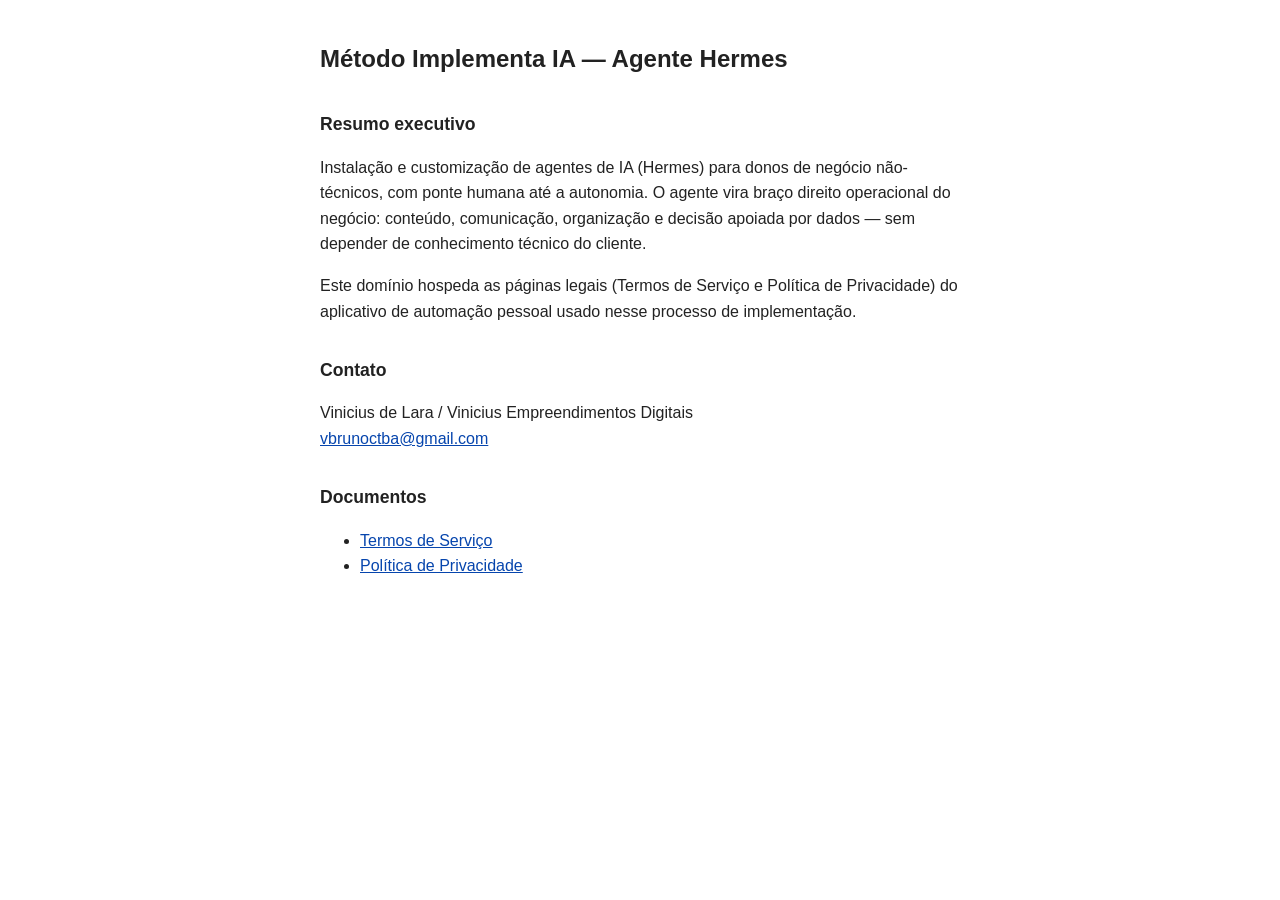
==== index.html @ 21a4d21d "chore: publish legal pages" ====
<!DOCTYPE html>
<html lang="pt-BR">
<head>
<meta charset="UTF-8">
<title>Método Implementa IA — Agente Hermes</title>
<meta name="viewport" content="width=device-width, initial-scale=1">
<style>
  body { font-family: -apple-system, Helvetica, Arial, sans-serif; max-width: 640px; margin: 40px auto; padding: 0 20px; line-height: 1.6; color: #222; }
  h1 { font-size: 1.5rem; }
  h2 { font-size: 1.1rem; margin-top: 2rem; }
  a { color: #0645ad; }
</style>
</head>
<body>
<h1>Método Implementa IA — Agente Hermes</h1>

<h2>Resumo executivo</h2>
<p>Instalação e customização de agentes de IA (Hermes) para donos de negócio não-técnicos, com ponte humana até a autonomia. O agente vira braço direito operacional do negócio: conteúdo, comunicação, organização e decisão apoiada por dados — sem depender de conhecimento técnico do cliente.</p>
<p>Este domínio hospeda as páginas legais (Termos de Serviço e Política de Privacidade) do aplicativo de automação pessoal usado nesse processo de implementação.</p>

<h2>Contato</h2>
<p>Vinicius de Lara / Vinicius Empreendimentos Digitais<br>
<a href="mailto:vbrunoctba@gmail.com">vbrunoctba@gmail.com</a></p>

<h2>Documentos</h2>
<ul>
  <li><a href="./termos.html">Termos de Serviço</a></li>
  <li><a href="./privacidade.html">Política de Privacidade</a></li>
</ul>
</body>
</html>
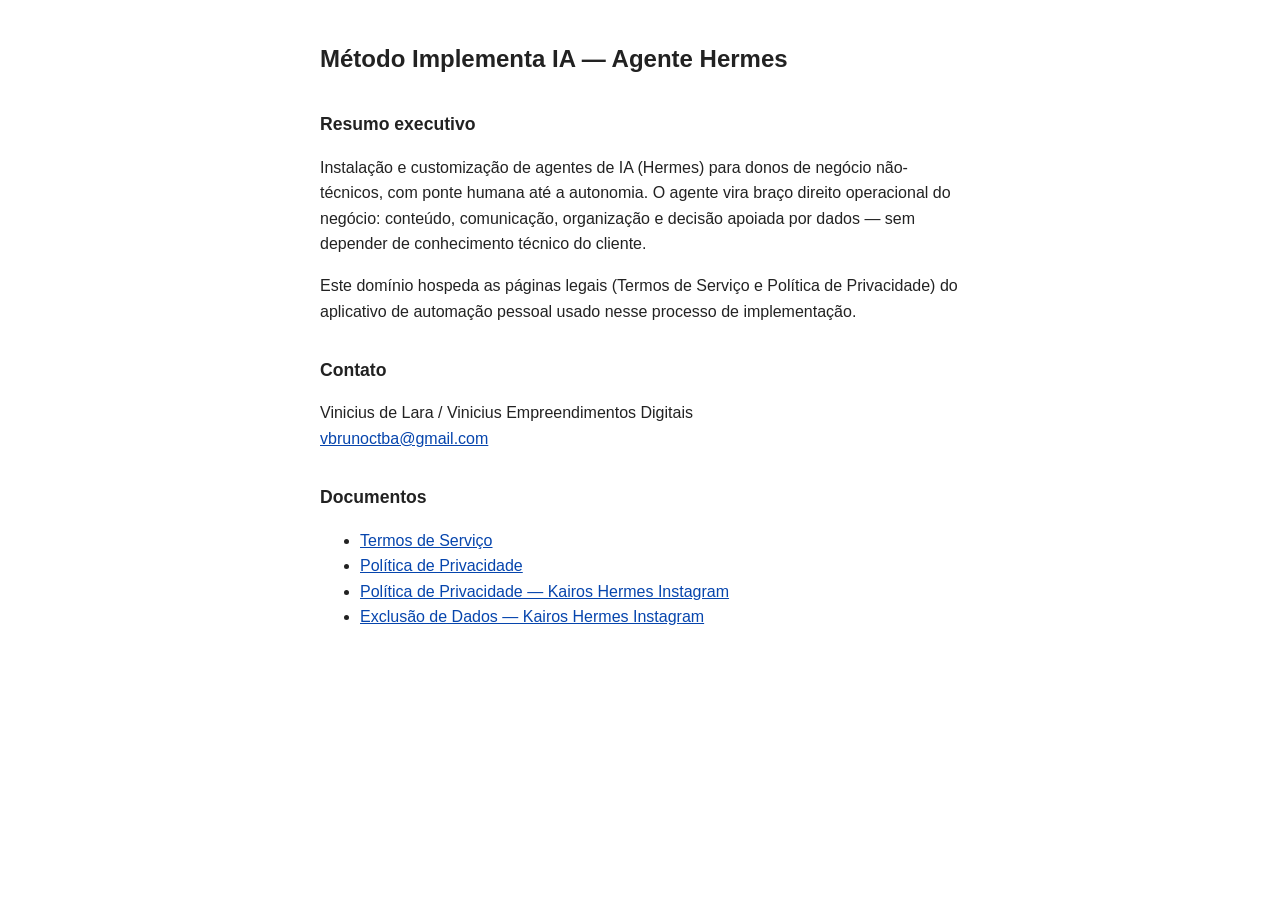
==== commit 5a8909fb: "docs: add Kairos Hermes Instagram legal pages" ====
--- a/index.html
+++ b/index.html
@@ -26,6 +26,8 @@
 <ul>
   <li><a href="./termos.html">Termos de Serviço</a></li>
   <li><a href="./privacidade.html">Política de Privacidade</a></li>
+  <li><a href="./privacidade-kairos-hermes-instagram.html">Política de Privacidade — Kairos Hermes Instagram</a></li>
+  <li><a href="./exclusao-dados-kairos-hermes-instagram.html">Exclusão de Dados — Kairos Hermes Instagram</a></li>
 </ul>
 </body>
 </html>
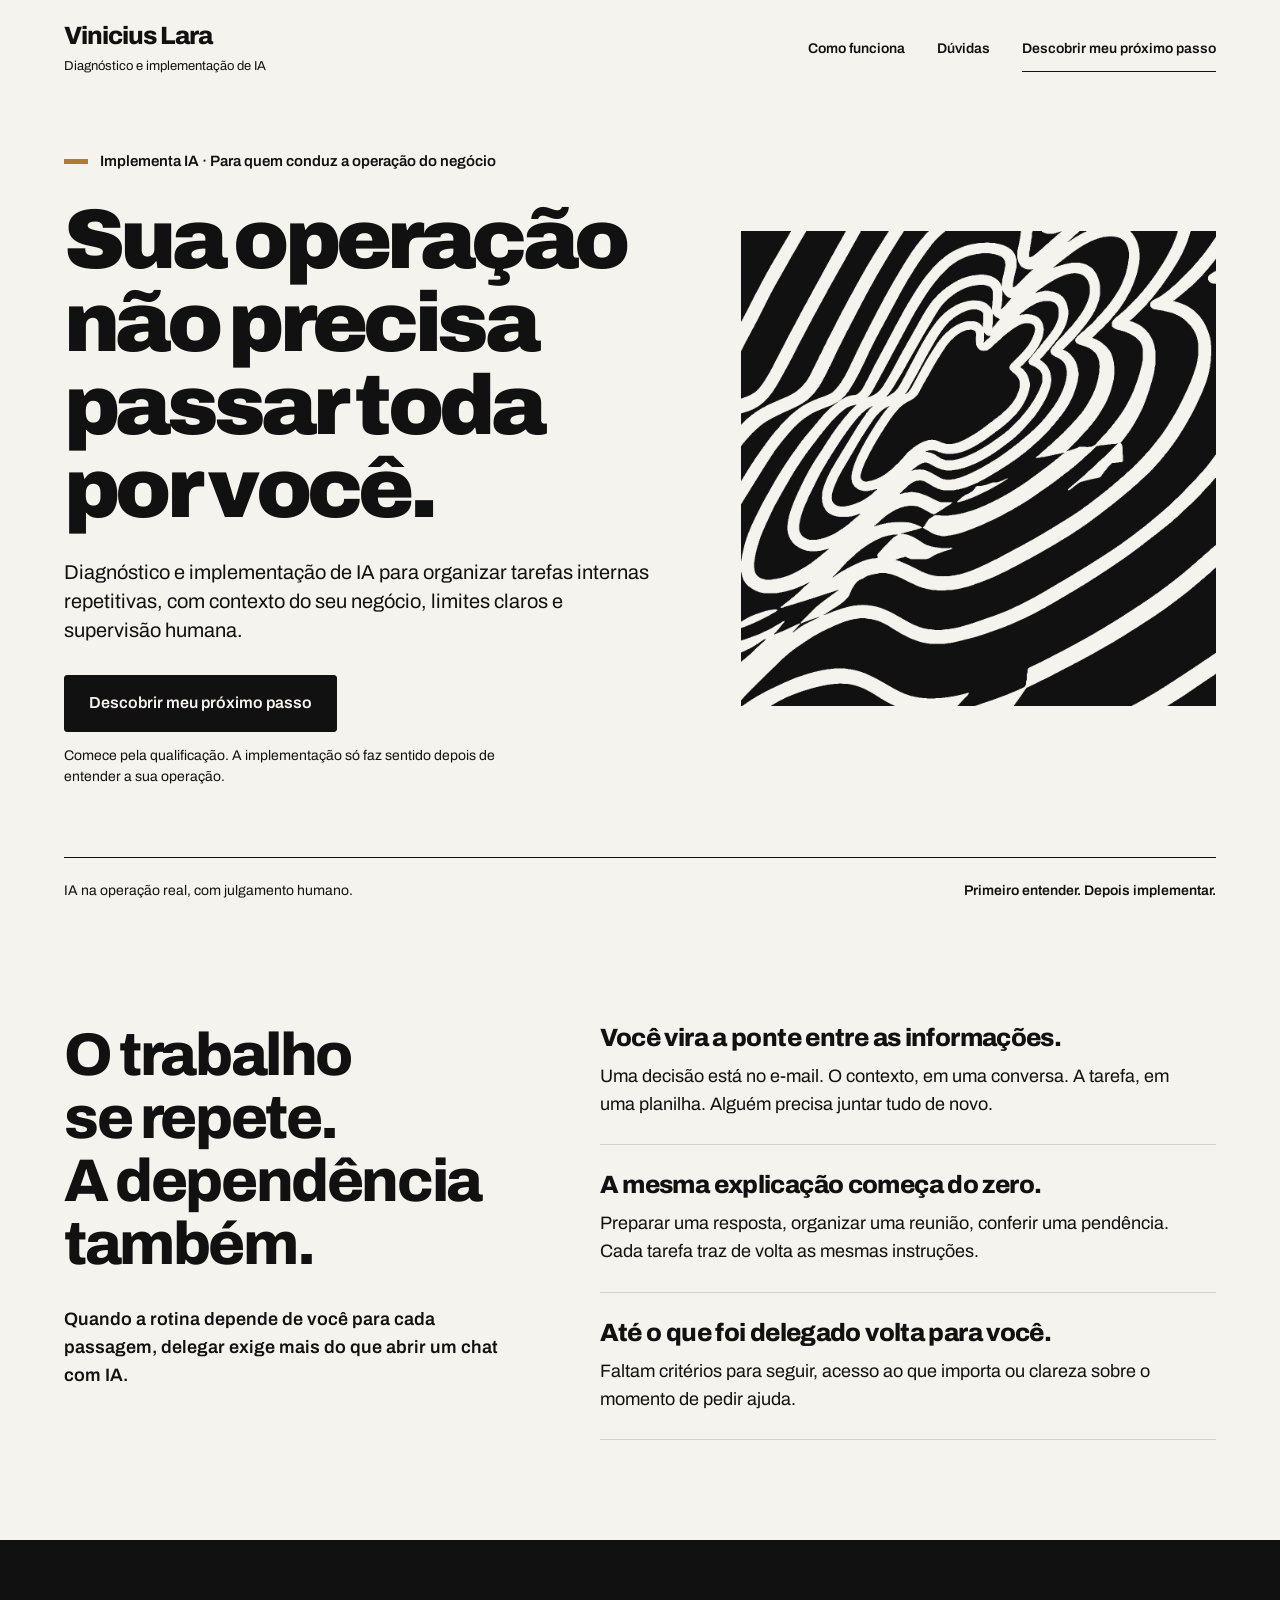
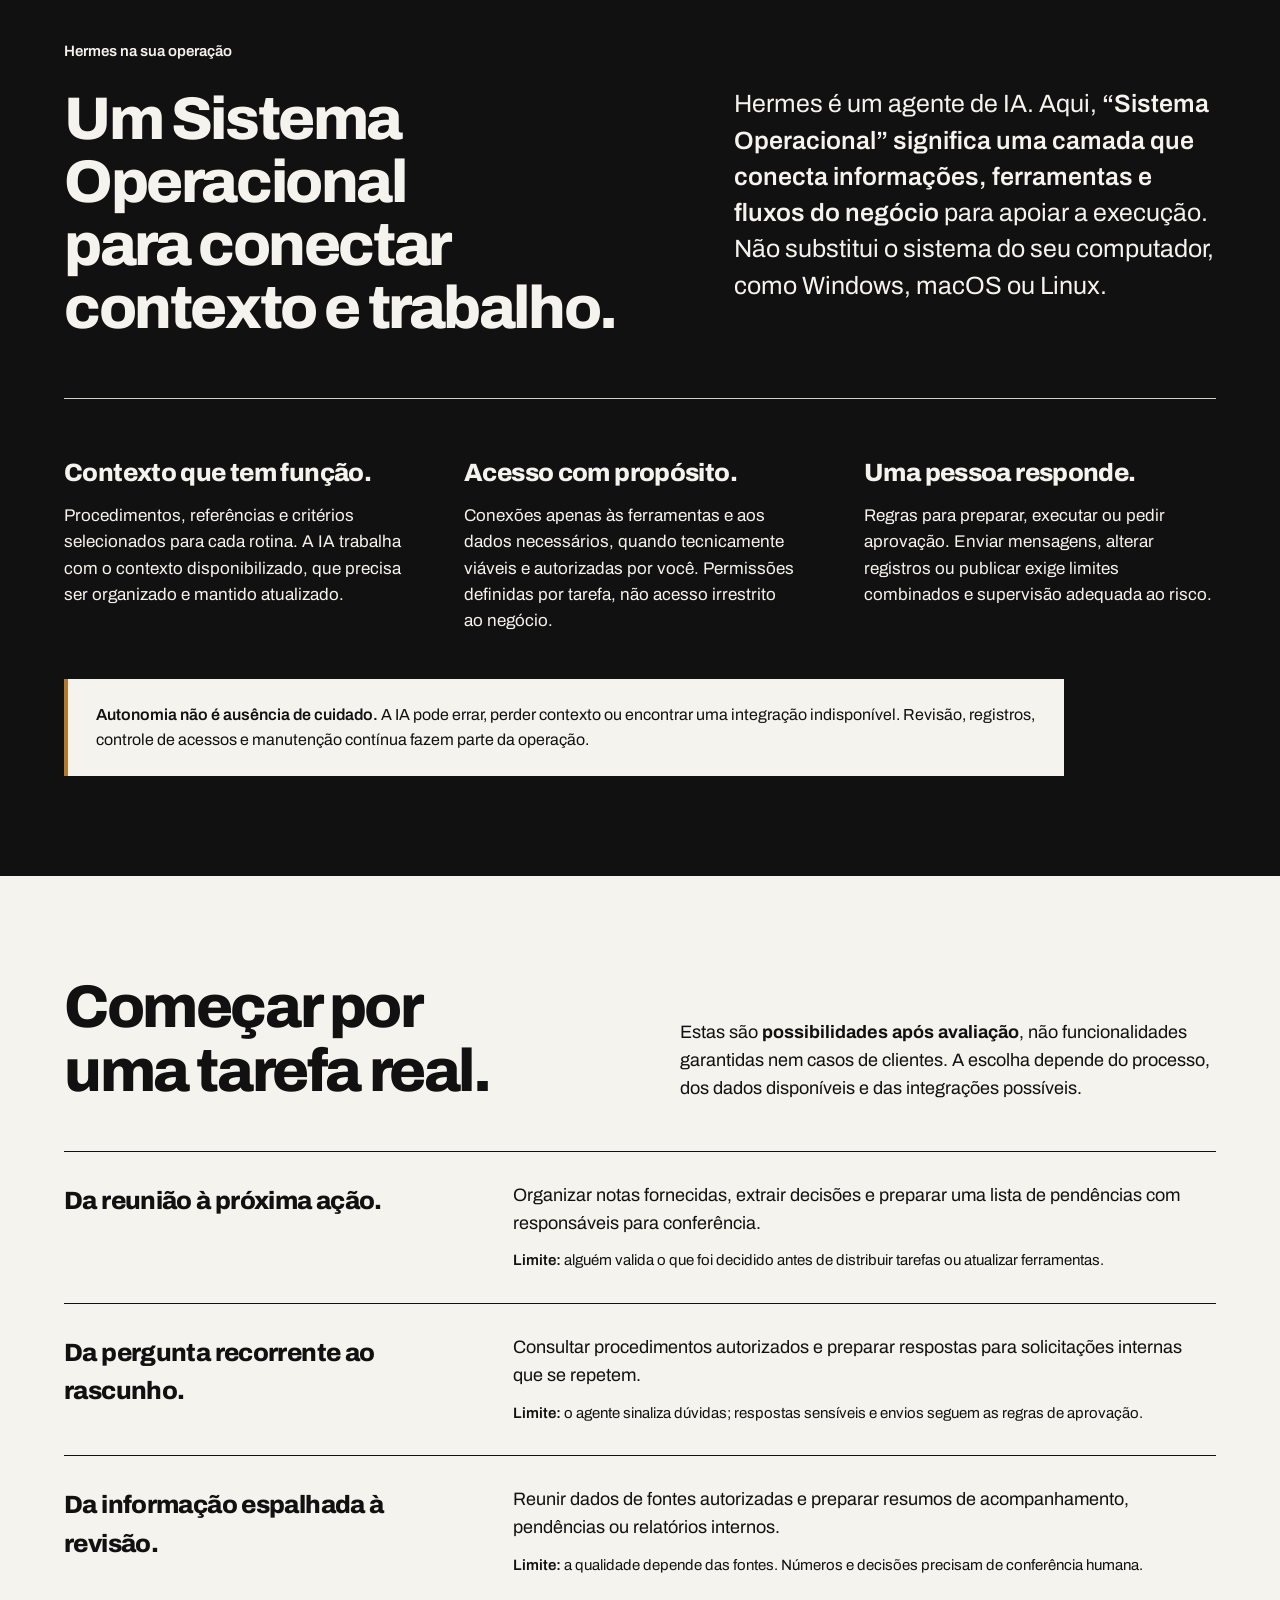
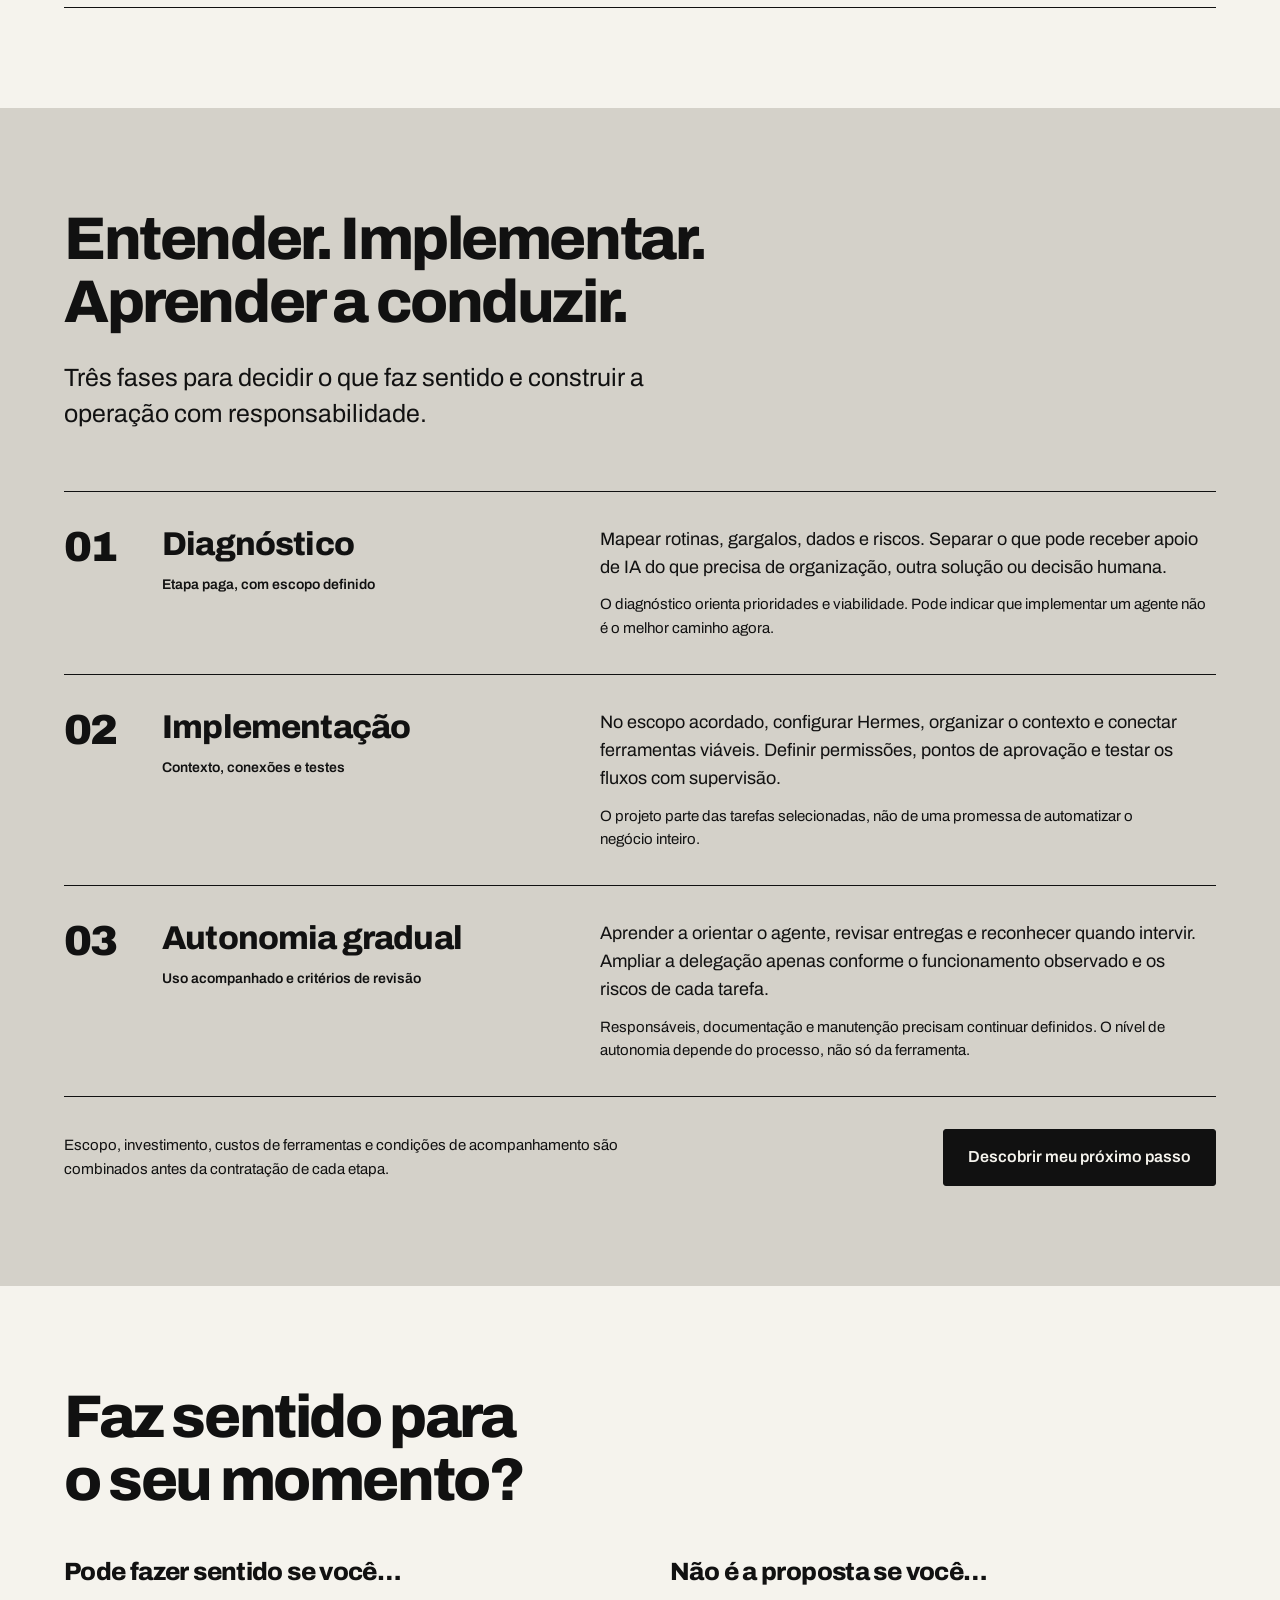
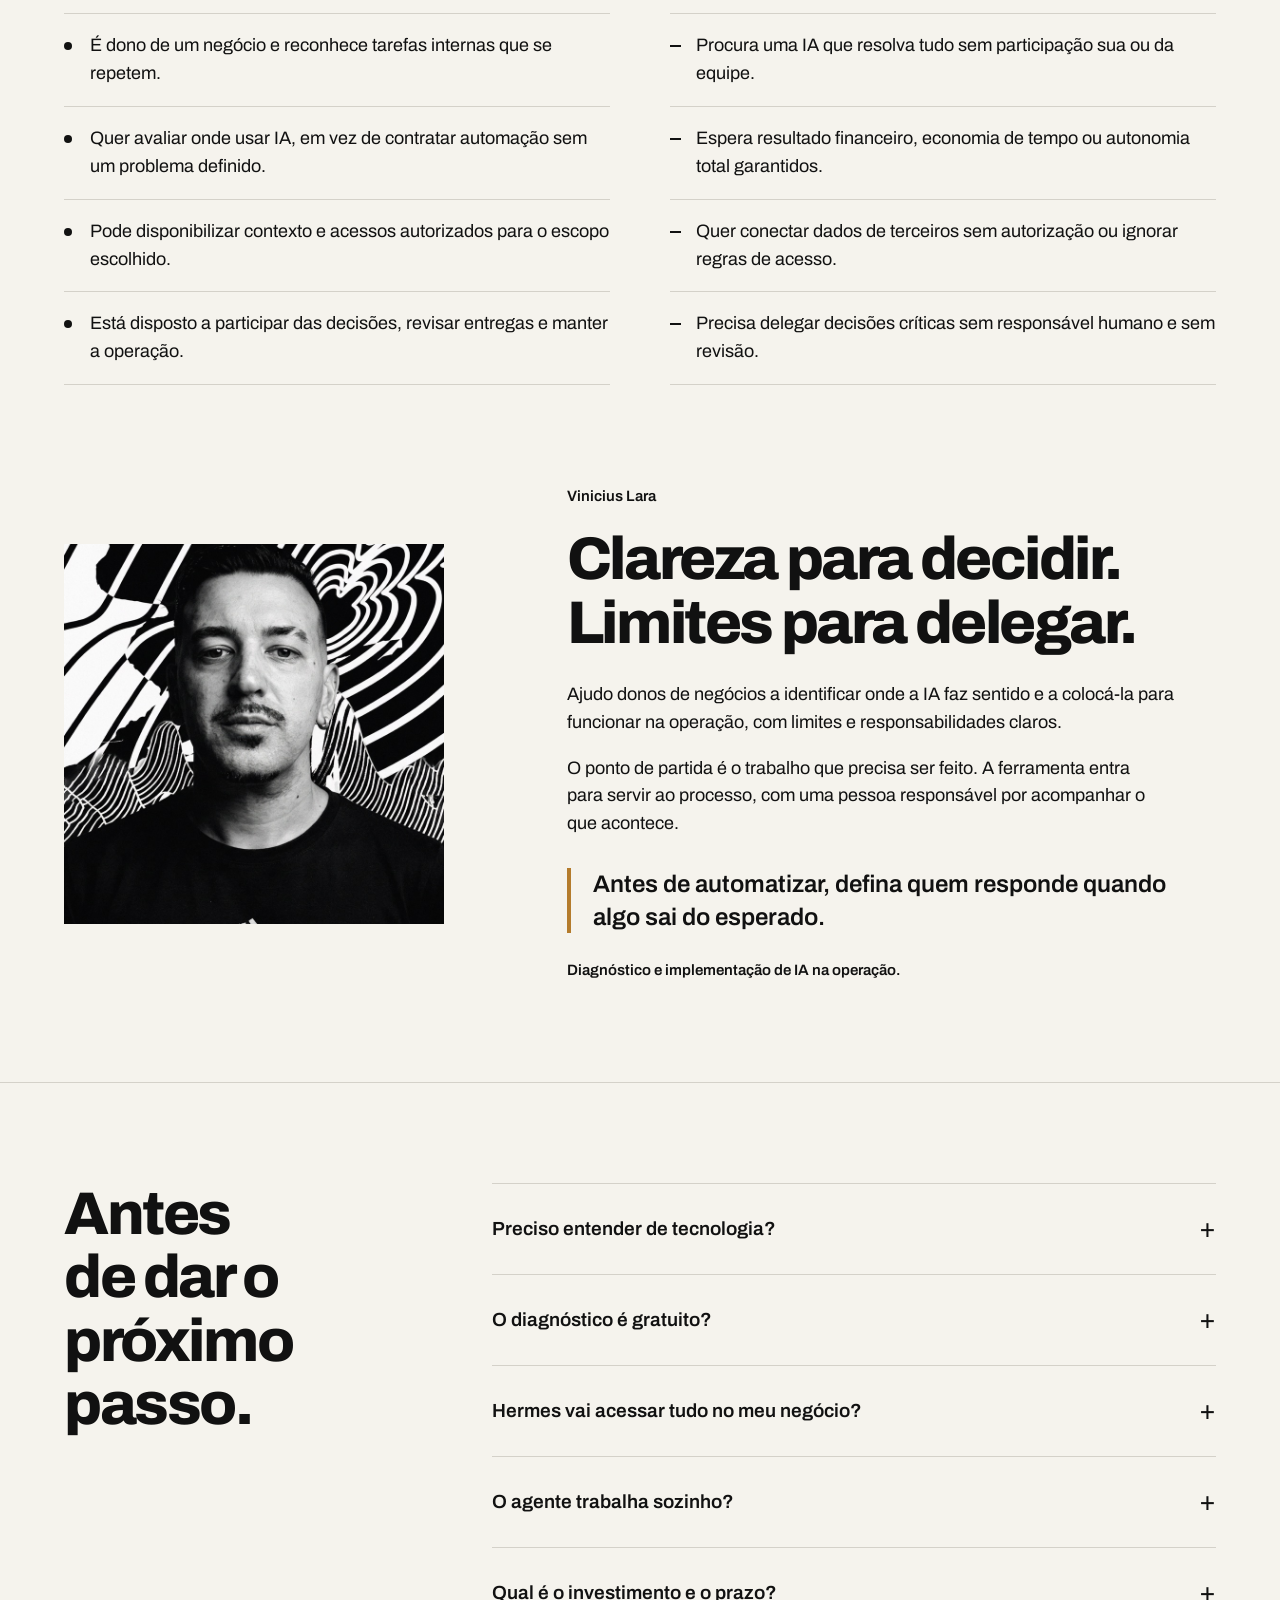
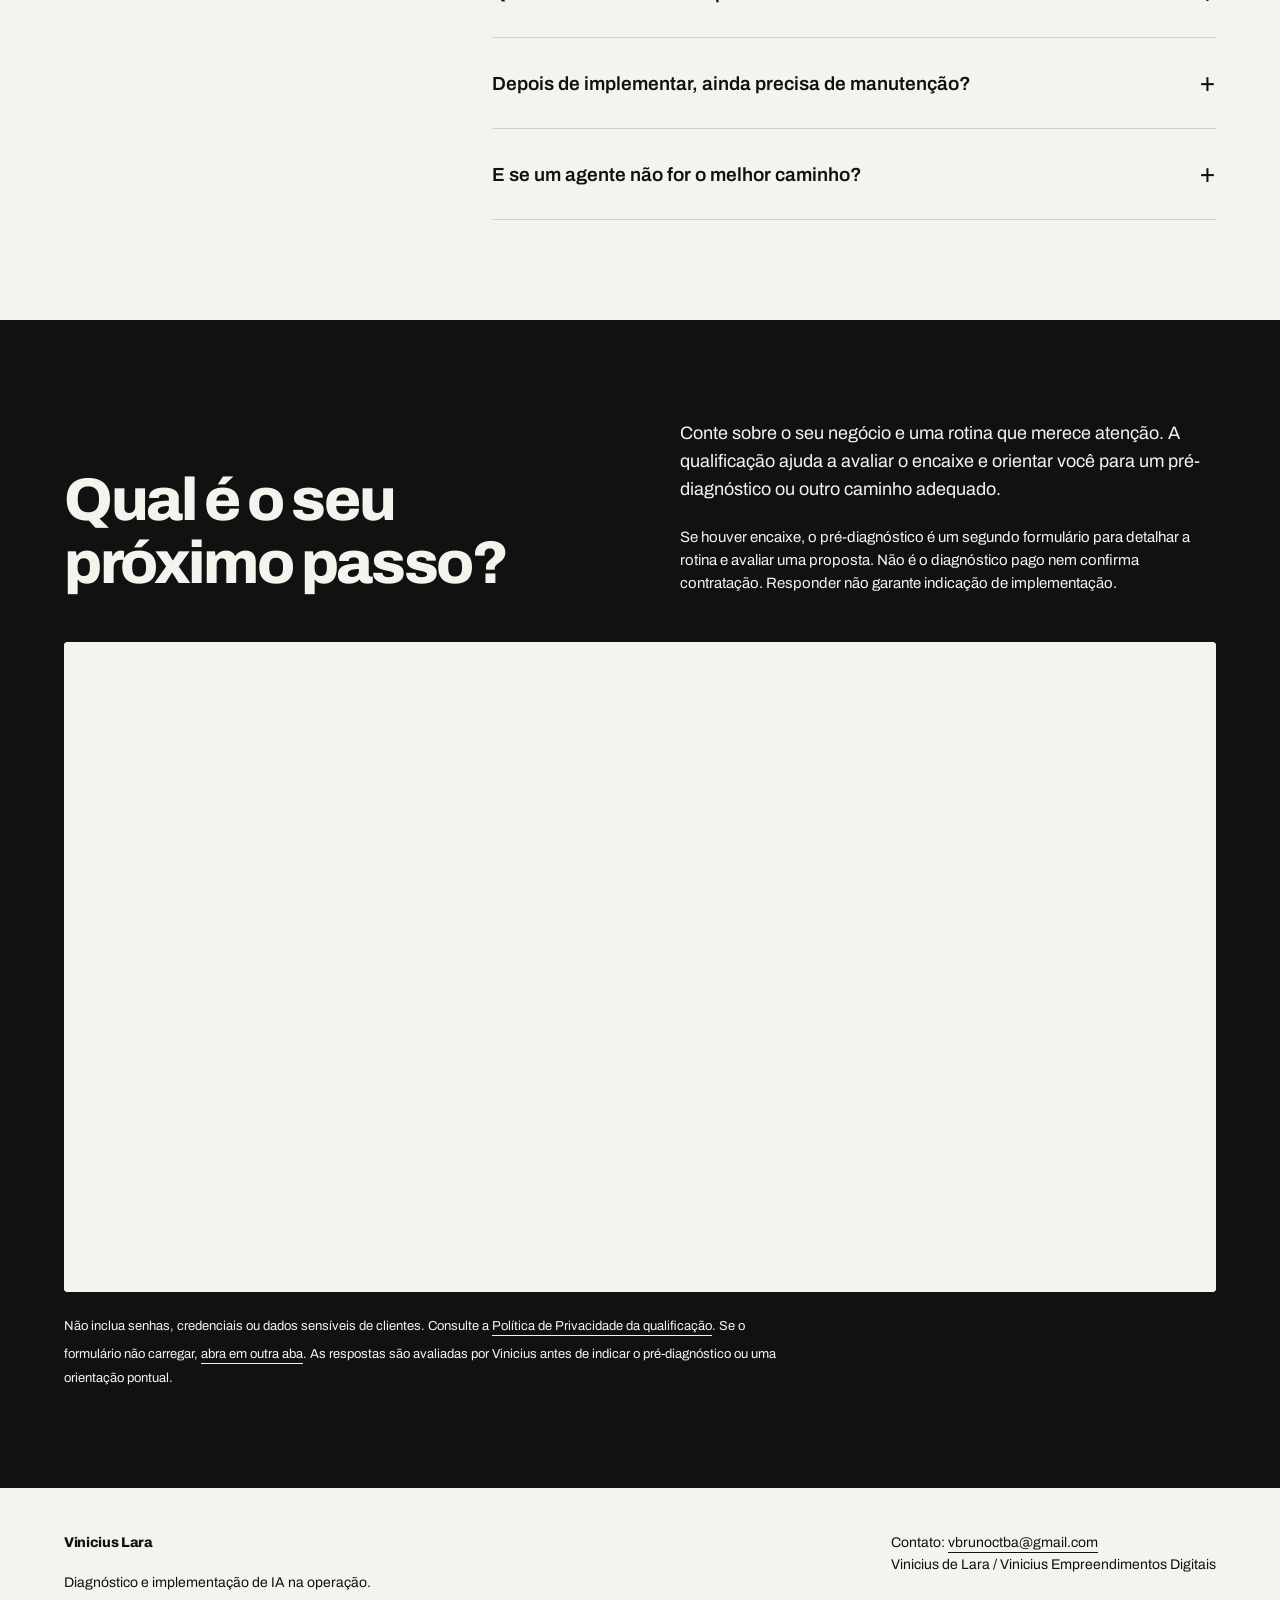
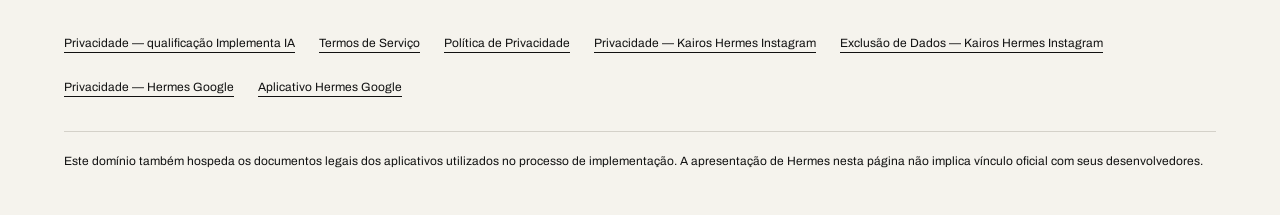
==== commit ea69edf2: "feat: publish Implementa IA sales landing v1 Co-Authored-By: Claude Sonnet 5 <noreply@anthropic.com>" ====
--- a/index.html
+++ b/index.html
@@ -1,33 +1,147 @@
 <!DOCTYPE html>
 <html lang="pt-BR">
 <head>
-<meta charset="UTF-8">
-<title>Método Implementa IA — Agente Hermes</title>
-<meta name="viewport" content="width=device-width, initial-scale=1">
-<style>
-  body { font-family: -apple-system, Helvetica, Arial, sans-serif; max-width: 640px; margin: 40px auto; padding: 0 20px; line-height: 1.6; color: #222; }
-  h1 { font-size: 1.5rem; }
-  h2 { font-size: 1.1rem; margin-top: 2rem; }
-  a { color: #0645ad; }
-</style>
+  <meta charset="UTF-8">
+  <meta name="viewport" content="width=device-width, initial-scale=1">
+  <meta name="theme-color" content="#F5F3ED">
+  <link rel="icon" href="./assets/grafismos/eco-espiral-escuro.png" type="image/png">
+  <title>Implementa IA — Vinicius Lara | IA na operação real</title>
+  <link rel="canonical" href="https://jornadaenergiacriativa.com.br/">
+  <meta property="og:title" content="Implementa IA — Vinicius Lara">
+  <meta property="og:description" content="Diagnóstico e implementação de IA na operação real, com contexto, limites e supervisão humana.">
+  <meta property="og:type" content="website">
+  <meta property="og:url" content="https://jornadaenergiacriativa.com.br/">
+  <meta property="og:image" content="https://jornadaenergiacriativa.com.br/assets/fotos/retrato-web-v1.jpg">
+  <meta name="description" content="Diagnóstico e implementação de IA para donos de negócios. Estruture tarefas internas com contexto, permissões claras e supervisão humana. Descubra seu próximo passo.">
+  <link rel="preload" href="./assets/fonts/Archivo%5Bwdth%2Cwght%5D.ttf" as="font" type="font/ttf" crossorigin>
+  <style>
+    @font-face{font-family:Archivo;src:url('./assets/fonts/Archivo%5Bwdth%2Cwght%5D.ttf') format('truetype');font-style:normal;font-weight:100 900;font-display:swap}
+    :root{--paper:#F5F3ED;--ink:#111111;--muted:#D4D1C9;--accent:#B47B2C;--gutter:clamp(22px,5vw,88px);color-scheme:light}
+    *{box-sizing:border-box}html{scroll-behavior:smooth;scroll-padding-top:24px}body{margin:0;background:var(--paper);color:var(--ink);font-family:Archivo,Arial,sans-serif;font-weight:400;font-stretch:100%;font-variation-settings:'wdth' 100;font-synthesis:none;font-size:18px;line-height:1.55}a{color:inherit;text-underline-offset:5px}a:hover{text-decoration-thickness:2px}button,a,summary{-webkit-tap-highlight-color:transparent}:focus-visible{outline:3px solid var(--accent);outline-offset:6px}::selection{background:var(--ink);color:var(--paper)}img{display:block;max-width:100%}h1,h2,h3,p{margin:0}h1,h2,h3{text-wrap:balance}p{text-wrap:pretty}h2{font-size:clamp(36px,4.7vw,66px);font-weight:800;line-height:1.05;letter-spacing:-.04em}h3{font-size:25px;font-weight:800;line-height:1.15;letter-spacing:-.025em}p+p{margin-top:18px}.wrap{max-width:1440px;margin-inline:auto;padding-inline:var(--gutter)}.section{padding-block:100px}.skip{position:absolute;left:22px;top:-100px;z-index:10;background:var(--paper);padding:16px}.skip:focus{top:12px}.small{font-size:14px;line-height:1.5}.label{font-size:15px;font-weight:600}.intro{font-size:clamp(20px,2vw,25px);line-height:1.45;max-width:650px}.button{min-height:56px;display:inline-flex;align-items:center;justify-content:center;padding:17px 24px;border:1px solid var(--ink);background:var(--ink);color:var(--paper);font-size:16px;font-weight:600;line-height:1.3;text-decoration:none;border-radius:3px;transition:background .18s,color .18s}.button:hover{background:var(--paper);color:var(--ink)}.button.light{background:var(--paper);color:var(--ink);border-color:var(--paper)}.button.light:hover{background:var(--ink);color:var(--paper)}
+    .header{min-height:98px;display:flex;justify-content:space-between;align-items:center;gap:24px}.name{font-size:25px;font-weight:800;letter-spacing:-.04em;line-height:1.1}.header .descriptor{font-size:13px;margin-top:7px}.header nav{display:flex;gap:32px;align-items:center;font-size:14px;font-weight:600}.header nav a{padding-block:12px;text-decoration:none}.header nav a:hover{text-decoration:underline}.header .nav-cta{border-bottom:1px solid var(--ink)}
+    .hero{position:relative;display:grid;grid-template-columns:minmax(0,1.36fr) minmax(0,1fr);gap:32px;padding-top:52px;padding-bottom:70px;align-items:center}.hero-copy{position:relative;z-index:1}.hero .label{display:flex;align-items:center;gap:12px;margin-bottom:26px}.hero .label::before{content:'';width:24px;height:5px;background:var(--accent);flex-shrink:0}h1{font-weight:900;font-size:clamp(52px,6.6vw,94px);letter-spacing:-.055em;line-height:.98;max-width:810px}.hero .intro{font-size:20px;margin-top:28px;max-width:590px}.hero .button{margin-top:30px}.hero-note{margin-top:13px;max-width:440px}.hero-art{position:relative;align-self:stretch;display:flex;align-items:center;min-height:460px;overflow:hidden}.hero-art img{width:100%;height:auto;aspect-ratio:1;object-fit:contain}.hero-bottom{border-top:1px solid var(--ink);display:flex;justify-content:space-between;gap:24px;padding-block:22px;font-size:14px}.hero-bottom span:last-child{font-weight:600}
+    .problem{display:grid;grid-template-columns:.85fr 1.15fr;gap:80px}.problem h2{max-width:510px}.problem-list{list-style:none;padding:0;margin:0}.problem-list li{padding:0 0 26px;margin-bottom:26px;border-bottom:1px solid var(--muted)}.problem-list li:last-child{margin-bottom:0}.problem-list h3{margin-bottom:10px}.problem-list p{max-width:580px}.problem-conclusion{margin-top:30px;font-weight:600;max-width:540px}
+    .dark{background:var(--ink);color:var(--paper)}.system-head{display:grid;grid-template-columns:1.1fr .9fr;gap:80px;align-items:start}.system-head .label{margin-bottom:24px}.system-head h2{max-width:650px}.system-head .intro{padding-top:46px}.system-head .intro strong{font-weight:600}.system-details{display:grid;grid-template-columns:repeat(3,minmax(0,1fr));gap:48px;padding-top:60px;margin-top:58px;border-top:1px solid var(--muted)}.system-details h3{margin-bottom:15px}.system-details p{font-size:17px}.limits{margin-top:44px;padding:24px 28px;border-left:4px solid var(--accent);background:var(--paper);color:var(--ink);font-size:16px;max-width:1000px}.limits strong{font-weight:600}
+    .section-heading{display:grid;grid-template-columns:1fr 1fr;gap:80px;align-items:end;margin-bottom:48px}.section-heading h2{max-width:620px}.section-heading p{max-width:560px}.examples{margin:0}.example{display:grid;grid-template-columns:.7fr 1.3fr;gap:70px;border-top:1px solid var(--ink);padding:30px 0}.example:last-child{border-bottom:1px solid var(--ink)}.example dt{font-size:25px;font-weight:800;letter-spacing:-.025em}.example dd{margin:0;max-width:690px}.example dd p+p{font-size:15px;margin-top:12px}.example dd strong{font-weight:600}
+    .process{background:var(--muted)}.process h2{max-width:780px}.process .intro{margin-top:26px}.phases{list-style:none;padding:0;margin:58px 0 0}.phase{display:grid;grid-template-columns:70px .8fr 1.2fr;gap:28px;padding:34px 0;border-top:1px solid var(--ink)}.phase:last-child{border-bottom:1px solid var(--ink)}.phase-number{font-size:42px;font-weight:900;line-height:1;letter-spacing:-.04em}.phase h3{font-size:33px}.phase .phase-tag{font-size:14px;margin-top:10px;font-weight:600}.phase p{max-width:610px}.phase p+p{font-size:15px;margin-top:12px}.process-bottom{display:flex;justify-content:space-between;align-items:center;gap:40px;margin-top:32px}.process-bottom p{font-size:15px;max-width:570px}
+    .fit-head{max-width:780px;margin-bottom:46px}.fit-columns{display:grid;grid-template-columns:1fr 1fr;gap:60px}.fit-columns h3{margin-bottom:26px}.fit-columns ul{list-style:none;padding:0;margin:0}.fit-columns li{position:relative;padding:18px 0 18px 26px;border-top:1px solid var(--muted)}.fit-columns li::before{content:'';position:absolute;left:0;top:28px;width:8px;height:8px;background:var(--ink);border-radius:50%}.notfit li::before{height:2px;top:31px;border-radius:0;width:11px}.fit-columns li:last-child{border-bottom:1px solid var(--muted)}
+    .person{display:grid;grid-template-columns:.8fr 1.2fr;gap:70px;align-items:center;padding-top:0}.portrait{max-width:380px}.portrait img{width:100%;height:auto;aspect-ratio:1;object-fit:cover}.person .label{margin-bottom:20px}.person h2{margin-bottom:26px}.person p{max-width:680px}.person .byline{font-weight:600;font-size:15px;margin-top:26px}.person .principle{font-size:24px;line-height:1.35;font-weight:600;margin-top:30px;padding-left:22px;border-left:4px solid var(--accent)}
+    .faq{border-top:1px solid var(--muted);display:grid;grid-template-columns:.65fr 1.35fr;gap:80px}.faq h2{max-width:320px}.faq-list{min-width:0}.faq details{border-bottom:1px solid var(--muted)}.faq details:first-child{border-top:1px solid var(--muted)}.faq summary{cursor:pointer;list-style:none;display:flex;align-items:center;justify-content:space-between;gap:20px;padding-block:24px;font-weight:600;font-size:19px}.faq summary::-webkit-details-marker{display:none}.faq summary::after{content:'+';font-size:27px;font-weight:400;flex-shrink:0}.faq details[open] summary::after{content:'−'}.faq details p{padding-bottom:25px;max-width:720px;font-size:17px}
+    .qualification{position:relative;overflow:hidden}.qualification .wrap{position:relative;z-index:1}.qualification-head{display:grid;grid-template-columns:1fr 1fr;gap:80px;align-items:end}.qualification h2{max-width:650px}.qualification-head p{max-width:590px}.qualification-note{font-size:15px;margin-top:22px}.form-shell{position:relative;min-height:470px;margin-top:46px;background:var(--paper);color:var(--ink);border-radius:4px;overflow:hidden}.form-pending{position:absolute;inset:0;display:flex;flex-direction:column;justify-content:center;align-items:center;text-align:center;padding:42px;gap:16px}.form-pending h3{font-size:28px}.form-pending p{max-width:470px;font-size:17px}.form-pending .contact{font-size:15px;font-weight:600;padding:8px}.form-shell iframe{position:relative;display:none;width:100%;height:650px;border:0;background:var(--paper)}.form-shell:has(iframe[src]:not([src=""])) .form-pending{display:none}.form-shell iframe[src]:not([src=""]){display:block}.data-note{font-size:13px;max-width:760px;margin-top:20px}.data-note a{display:inline-block;padding-block:4px}
+    footer{padding-block:44px}.footer-top{display:flex;justify-content:space-between;align-items:start;gap:40px;margin-bottom:32px}.footer-top p{max-width:460px;font-size:14px}.footer-name{font-weight:800;font-size:22px;letter-spacing:-.025em}.footer-links{display:flex;gap:8px 24px;flex-wrap:wrap;font-size:12px}.footer-links a{display:inline-flex;align-items:center;min-height:36px}.footer-meta{border-top:1px solid var(--muted);margin-top:26px;padding-top:20px;font-size:12px}
+    @media(min-width:1600px){.hero-art{min-height:530px}}
+    @media(max-width:1000px){.hero{gap:20px}.hero .intro{font-size:18px}.hero-art{min-height:380px}.problem,.system-head,.section-heading,.qualification-head{gap:40px}.system-details{gap:28px}.phase{grid-template-columns:50px .8fr 1.2fr;gap:22px}.phase h3{font-size:27px}.person{gap:40px}.faq{gap:40px}.section{padding-block:76px}.person{padding-top:0}}
+    @media(max-width:720px){body{font-size:17px}.header{min-height:84px}.name{font-size:23px}.header .descriptor{font-size:11px}.header nav{gap:12px;font-size:13px}.header nav .nav-section{display:none}.header .nav-cta{max-width:105px;line-height:1.3}.hero{display:flex;flex-direction:column;align-items:stretch;padding-top:34px;padding-bottom:28px;gap:34px}.hero .label{margin-bottom:23px;font-size:13px}h1{font-size:clamp(50px,10.8vw,76px);letter-spacing:-.05em;max-width:610px}.hero .intro{font-size:18px;margin-top:25px}.hero .button{margin-top:26px}.hero-note{font-size:13px}.hero-art{min-height:0;height:220px;align-self:auto;justify-content:center}.hero-art img{width:360px;max-width:none;flex-shrink:0}.hero-bottom{font-size:12px;gap:15px}.hero-bottom span{max-width:50%}.hero-bottom span:last-child{text-align:right}.section{padding-block:60px}h2{font-size:39px}.problem,.system-head,.section-heading,.qualification-head,.fit-columns,.person,.faq{grid-template-columns:1fr;gap:32px}.problem h2{max-width:520px}.problem-list h3{font-size:23px}.system-head .intro{padding-top:0;font-size:20px}.system-details{grid-template-columns:1fr;gap:30px;margin-top:34px;padding-top:34px}.system-details p{max-width:520px}.limits{padding:20px;margin-top:32px}.section-heading{margin-bottom:32px}.section-heading p{max-width:520px}.example{grid-template-columns:1fr;gap:12px;padding-block:26px}.example dt{font-size:23px}.phase{grid-template-columns:40px 1fr;gap:14px 20px;padding-block:28px}.phase-number{font-size:34px}.phase h3{font-size:28px}.phase-content{grid-column:2}.phases{margin-top:34px}.process-bottom{flex-direction:column;align-items:start;gap:24px}.fit-head{margin-bottom:32px}.fit-columns{gap:38px}.person{padding-top:0}.portrait{max-width:290px}.person .principle{font-size:22px}.faq h2{max-width:none}.faq summary{font-size:17px;padding-block:22px}.faq details p{font-size:16px}.qualification-head{gap:24px}.form-shell{min-height:410px;margin-top:32px}.form-pending{padding:28px}.form-pending h3{font-size:24px}.form-shell iframe{height:680px}.footer-top{flex-direction:column;gap:18px}.footer-links{display:grid;gap:4px}.footer-meta{font-size:11px}}
+    @media(max-width:370px){.button{font-size:15px;padding-inline:18px;width:100%}h1{font-size:47px}.hero .label{font-size:12px}h2{font-size:35px}.phase{gap:14px}.phase h3{font-size:25px}}
+    @media(prefers-reduced-motion:reduce){html{scroll-behavior:auto}*{transition:none!important}}
+    @media print{.header nav,.hero-art,.form-shell,.button{display:none}.section{padding-block:30px}.dark{background:var(--paper);color:var(--ink)}.faq details p{display:block}.wrap{padding-inline:20px}}
+  </style>
 </head>
 <body>
-<h1>Método Implementa IA — Agente Hermes</h1>
+<a class="skip" href="#conteudo">Pular para o conteúdo</a>
+<header class="header wrap">
+  <div><div class="name">Vinicius Lara</div><p class="descriptor">Diagnóstico e implementação de IA</p></div>
+  <nav aria-label="Navegação principal"><a class="nav-section" href="#como-funciona">Como funciona</a><a class="nav-section" href="#duvidas">Dúvidas</a><a class="nav-cta" href="#qualificacao">Descobrir meu próximo passo</a></nav>
+</header>
+<main id="conteudo">
+  <section class="hero wrap" aria-labelledby="titulo">
+    <div class="hero-copy">
+      <p class="label">Implementa IA · Para quem conduz a operação do negócio</p>
+      <h1 id="titulo">Sua operação não precisa passar toda por você.</h1>
+      <p class="intro">Diagnóstico e implementação de IA para organizar tarefas internas repetitivas, com contexto do seu negócio, limites claros e supervisão humana.</p>
+      <a class="button" href="#qualificacao">Descobrir meu próximo passo</a>
+      <p class="small hero-note">Comece pela qualificação. A implementação só faz sentido depois de entender a sua operação.</p>
+    </div>
+    <div class="hero-art" aria-hidden="true"><img src="./assets/grafismos/eco-espiral-escuro.png" width="1200" height="1200" alt="" fetchpriority="high"></div>
+  </section>
+  <div class="wrap"><div class="hero-bottom"><span>IA na operação real, com julgamento humano.</span><span>Primeiro entender. Depois implementar.</span></div></div>
 
-<h2>Resumo executivo</h2>
-<p>Instalação e customização de agentes de IA (Hermes) para donos de negócio não-técnicos, com ponte humana até a autonomia. O agente vira braço direito operacional do negócio: conteúdo, comunicação, organização e decisão apoiada por dados — sem depender de conhecimento técnico do cliente.</p>
-<p>Este domínio hospeda as páginas legais (Termos de Serviço e Política de Privacidade) do aplicativo de automação pessoal usado nesse processo de implementação.</p>
+  <section class="section wrap problem" aria-labelledby="problema-titulo">
+    <div><h2 id="problema-titulo">O trabalho se repete.<br>A dependência também.</h2><p class="problem-conclusion">Quando a rotina depende de você para cada passagem, delegar exige mais do que abrir um chat com IA.</p></div>
+    <ul class="problem-list">
+      <li><h3>Você vira a ponte entre as informações.</h3><p>Uma decisão está no e-mail. O contexto, em uma conversa. A tarefa, em uma planilha. Alguém precisa juntar tudo de novo.</p></li>
+      <li><h3>A mesma explicação começa do zero.</h3><p>Preparar uma resposta, organizar uma reunião, conferir uma pendência. Cada tarefa traz de volta as mesmas instruções.</p></li>
+      <li><h3>Até o que foi delegado volta para você.</h3><p>Faltam critérios para seguir, acesso ao que importa ou clareza sobre o momento de pedir ajuda.</p></li>
+    </ul>
+  </section>
 
-<h2>Contato</h2>
-<p>Vinicius de Lara / Vinicius Empreendimentos Digitais<br>
-<a href="mailto:vbrunoctba@gmail.com">vbrunoctba@gmail.com</a></p>
+  <section class="section dark" id="sistema" aria-labelledby="sistema-titulo">
+    <div class="wrap">
+      <div class="system-head">
+        <div><p class="label">Hermes na sua operação</p><h2 id="sistema-titulo">Um Sistema Operacional para conectar contexto e trabalho.</h2></div>
+        <p class="intro">Hermes é um agente de IA. Aqui, <strong>“Sistema Operacional” significa uma camada que conecta informações, ferramentas e fluxos do negócio</strong> para apoiar a execução. Não substitui o sistema do seu computador, como Windows, macOS ou Linux.</p>
+      </div>
+      <div class="system-details">
+        <div><h3>Contexto que tem função.</h3><p>Procedimentos, referências e critérios selecionados para cada rotina. A IA trabalha com o contexto disponibilizado, que precisa ser organizado e mantido atualizado.</p></div>
+        <div><h3>Acesso com propósito.</h3><p>Conexões apenas às ferramentas e aos dados necessários, quando tecnicamente viáveis e autorizadas por você. Permissões definidas por tarefa, não acesso irrestrito ao negócio.</p></div>
+        <div><h3>Uma pessoa responde.</h3><p>Regras para preparar, executar ou pedir aprovação. Enviar mensagens, alterar registros ou publicar exige limites combinados e supervisão adequada ao risco.</p></div>
+      </div>
+      <p class="limits"><strong>Autonomia não é ausência de cuidado.</strong> A IA pode errar, perder contexto ou encontrar uma integração indisponível. Revisão, registros, controle de acessos e manutenção contínua fazem parte da operação.</p>
+    </div>
+  </section>
 
-<h2>Documentos</h2>
-<ul>
-  <li><a href="./termos.html">Termos de Serviço</a></li>
-  <li><a href="./privacidade.html">Política de Privacidade</a></li>
-  <li><a href="./privacidade-kairos-hermes-instagram.html">Política de Privacidade — Kairos Hermes Instagram</a></li>
-  <li><a href="./exclusao-dados-kairos-hermes-instagram.html">Exclusão de Dados — Kairos Hermes Instagram</a></li>
-</ul>
+  <section class="section wrap" aria-labelledby="possibilidades-titulo">
+    <div class="section-heading"><h2 id="possibilidades-titulo">Começar por uma tarefa real.</h2><p>Estas são <strong>possibilidades após avaliação</strong>, não funcionalidades garantidas nem casos de clientes. A escolha depende do processo, dos dados disponíveis e das integrações possíveis.</p></div>
+    <dl class="examples">
+      <div class="example"><dt>Da reunião à próxima ação.</dt><dd><p>Organizar notas fornecidas, extrair decisões e preparar uma lista de pendências com responsáveis para conferência.</p><p><strong>Limite:</strong> alguém valida o que foi decidido antes de distribuir tarefas ou atualizar ferramentas.</p></dd></div>
+      <div class="example"><dt>Da pergunta recorrente ao rascunho.</dt><dd><p>Consultar procedimentos autorizados e preparar respostas para solicitações internas que se repetem.</p><p><strong>Limite:</strong> o agente sinaliza dúvidas; respostas sensíveis e envios seguem as regras de aprovação.</p></dd></div>
+      <div class="example"><dt>Da informação espalhada à revisão.</dt><dd><p>Reunir dados de fontes autorizadas e preparar resumos de acompanhamento, pendências ou relatórios internos.</p><p><strong>Limite:</strong> a qualidade depende das fontes. Números e decisões precisam de conferência humana.</p></dd></div>
+    </dl>
+  </section>
+
+  <section class="section process" id="como-funciona" aria-labelledby="processo-titulo">
+    <div class="wrap">
+      <h2 id="processo-titulo">Entender. Implementar.<br>Aprender a conduzir.</h2>
+      <p class="intro">Três fases para decidir o que faz sentido e construir a operação com responsabilidade.</p>
+      <ol class="phases">
+        <li class="phase"><span class="phase-number" aria-hidden="true">01</span><div><h3>Diagnóstico</h3><p class="phase-tag">Etapa paga, com escopo definido</p></div><div class="phase-content"><p>Mapear rotinas, gargalos, dados e riscos. Separar o que pode receber apoio de IA do que precisa de organização, outra solução ou decisão humana.</p><p>O diagnóstico orienta prioridades e viabilidade. Pode indicar que implementar um agente não é o melhor caminho agora.</p></div></li>
+        <li class="phase"><span class="phase-number" aria-hidden="true">02</span><div><h3>Implementação</h3><p class="phase-tag">Contexto, conexões e testes</p></div><div class="phase-content"><p>No escopo acordado, configurar Hermes, organizar o contexto e conectar ferramentas viáveis. Definir permissões, pontos de aprovação e testar os fluxos com supervisão.</p><p>O projeto parte das tarefas selecionadas, não de uma promessa de automatizar o negócio inteiro.</p></div></li>
+        <li class="phase"><span class="phase-number" aria-hidden="true">03</span><div><h3>Autonomia gradual</h3><p class="phase-tag">Uso acompanhado e critérios de revisão</p></div><div class="phase-content"><p>Aprender a orientar o agente, revisar entregas e reconhecer quando intervir. Ampliar a delegação apenas conforme o funcionamento observado e os riscos de cada tarefa.</p><p>Responsáveis, documentação e manutenção precisam continuar definidos. O nível de autonomia depende do processo, não só da ferramenta.</p></div></li>
+      </ol>
+      <div class="process-bottom"><p>Escopo, investimento, custos de ferramentas e condições de acompanhamento são combinados antes da contratação de cada etapa.</p><a class="button" href="#qualificacao">Descobrir meu próximo passo</a></div>
+    </div>
+  </section>
+
+  <section class="section wrap" aria-labelledby="perfil-titulo">
+    <h2 class="fit-head" id="perfil-titulo">Faz sentido para o seu momento?</h2>
+    <div class="fit-columns">
+      <div><h3>Pode fazer sentido se você…</h3><ul><li>É dono de um negócio e reconhece tarefas internas que se repetem.</li><li>Quer avaliar onde usar IA, em vez de contratar automação sem um problema definido.</li><li>Pode disponibilizar contexto e acessos autorizados para o escopo escolhido.</li><li>Está disposto a participar das decisões, revisar entregas e manter a operação.</li></ul></div>
+      <div class="notfit"><h3>Não é a proposta se você…</h3><ul><li>Procura uma IA que resolva tudo sem participação sua ou da equipe.</li><li>Espera resultado financeiro, economia de tempo ou autonomia total garantidos.</li><li>Quer conectar dados de terceiros sem autorização ou ignorar regras de acesso.</li><li>Precisa delegar decisões críticas sem responsável humano e sem revisão.</li></ul></div>
+    </div>
+  </section>
+
+  <section class="section wrap person" aria-labelledby="pessoa-titulo">
+    <div class="portrait"><img src="./assets/fotos/retrato-web-v1.jpg" alt="Retrato de Vinicius Lara" width="800" height="800" loading="lazy" decoding="async"></div>
+    <div><p class="label">Vinicius Lara</p><h2 id="pessoa-titulo">Clareza para decidir.<br>Limites para delegar.</h2><p>Ajudo donos de negócios a identificar onde a IA faz sentido e a colocá-la para funcionar na operação, com limites e responsabilidades claros.</p><p>O ponto de partida é o trabalho que precisa ser feito. A ferramenta entra para servir ao processo, com uma pessoa responsável por acompanhar o que acontece.</p><p class="principle">Antes de automatizar, defina quem responde quando algo sai do esperado.</p><p class="byline">Diagnóstico e implementação de IA na operação.</p></div>
+  </section>
+
+  <section class="section wrap faq" id="duvidas" aria-labelledby="faq-titulo">
+    <h2 id="faq-titulo">Antes de dar o próximo passo.</h2>
+    <div class="faq-list">
+      <details><summary>Preciso entender de tecnologia?</summary><p>Você não precisa chegar sabendo configurar um agente. Precisa conhecer o seu negócio e participar das decisões sobre tarefas, acessos e revisão. A implementação inclui orientação de uso dentro do escopo combinado.</p></details>
+      <details><summary>O diagnóstico é gratuito?</summary><p>Não. O diagnóstico é uma etapa paga, com escopo e condições definidos antes da contratação. A qualificação desta página serve para entender seu momento e indicar um próximo passo; ela não entrega nem substitui o diagnóstico.</p></details>
+      <details><summary>Hermes vai acessar tudo no meu negócio?</summary><p>Não é essa a proposta. Os acessos devem ser limitados ao necessário e depender da sua autorização, da viabilidade técnica e das regras de cada serviço. O tratamento de dados, os provedores envolvidos e as permissões precisam ser avaliados antes de conectar informações sensíveis.</p></details>
+      <details><summary>O agente trabalha sozinho?</summary><p>O nível de autonomia é definido por tarefa. Ele pode preparar materiais para revisão e, quando houver autorização e condições técnicas, executar ações delimitadas. Ações sensíveis exigem aprovação ou controles adequados. A IA pode errar; a responsabilidade humana permanece.</p></details>
+      <details><summary>Qual é o investimento e o prazo?</summary><p>Dependem das rotinas escolhidas, das integrações e do acompanhamento necessário. Valores, escopo, prazos e eventuais custos de infraestrutura, modelos de IA e ferramentas são apresentados antes da contratação. Esta página não promete um prazo ou resultado padrão.</p></details>
+      <details><summary>Depois de implementar, ainda precisa de manutenção?</summary><p>Sim. Processos mudam, permissões expiram, ferramentas recebem atualizações e o contexto precisa ser revisto. É necessário definir quem acompanha os fluxos, confere os registros, trata falhas e mantém os acessos. O formato de manutenção e suporte deve ser combinado no escopo.</p></details>
+      <details><summary>E se um agente não for o melhor caminho?</summary><p>A avaliação pode apontar para organizar um processo, ajustar uma ferramenta existente ou adiar a implementação. O próximo passo deve servir ao seu momento, não obrigar você a contratar um agente.</p></details>
+    </div>
+  </section>
+
+  <section class="section dark qualification" id="qualificacao" aria-labelledby="qualificacao-titulo">
+    <div class="wrap">
+      <div class="qualification-head"><h2 id="qualificacao-titulo">Qual é o seu próximo passo?</h2><div><p>Conte sobre o seu negócio e uma rotina que merece atenção. A qualificação ajuda a avaliar o encaixe e orientar você para um pré-diagnóstico ou outro caminho adequado.</p><p class="qualification-note">Se houver encaixe, o pré-diagnóstico é um segundo formulário para detalhar a rotina e avaliar uma proposta. Não é o diagnóstico pago nem confirma contratação. Responder não garante indicação de implementação.</p></div></div>
+      <div class="form-shell" id="qualification-embed">
+        <iframe id="qualification-form" src="https://viniciuscwb.typeform.com/to/xsjKtx7v" data-embed="typeform" title="Qualificação — descobrir meu próximo passo" loading="lazy" referrerpolicy="strict-origin-when-cross-origin" allow="fullscreen"></iframe>
+      </div>
+      <p class="data-note">Não inclua senhas, credenciais ou dados sensíveis de clientes. Consulte a <a href="./privacidade-qualificacao.html">Política de Privacidade da qualificação</a>. Se o formulário não carregar, <a href="https://viniciuscwb.typeform.com/to/xsjKtx7v" target="_blank" rel="noopener">abra em outra aba</a>. As respostas são avaliadas por Vinicius antes de indicar o pré-diagnóstico ou uma orientação pontual.</p>
+    </div>
+  </section>
+</main>
+<footer class="wrap">
+  <div class="footer-top"><div><p class="footer-name">Vinicius Lara</p><p>Diagnóstico e implementação de IA na operação.</p></div><p>Contato: <a href="mailto:vbrunoctba@gmail.com">vbrunoctba@gmail.com</a><br>Vinicius de Lara / Vinicius Empreendimentos Digitais</p></div>
+  <nav class="footer-links" aria-label="Documentos legais"><a href="./privacidade-qualificacao.html">Privacidade — qualificação Implementa IA</a><a href="./termos.html">Termos de Serviço</a><a href="./privacidade.html">Política de Privacidade</a><a href="./privacidade-kairos-hermes-instagram.html">Privacidade — Kairos Hermes Instagram</a><a href="./exclusao-dados-kairos-hermes-instagram.html">Exclusão de Dados — Kairos Hermes Instagram</a><a href="./privacidade-hermes-google.html">Privacidade — Hermes Google</a><a href="./hermes-google.html">Aplicativo Hermes Google</a></nav>
+  <p class="footer-meta">Este domínio também hospeda os documentos legais dos aplicativos utilizados no processo de implementação. A apresentação de Hermes nesta página não implica vínculo oficial com seus desenvolvedores.</p>
+</footer>
 </body>
 </html>
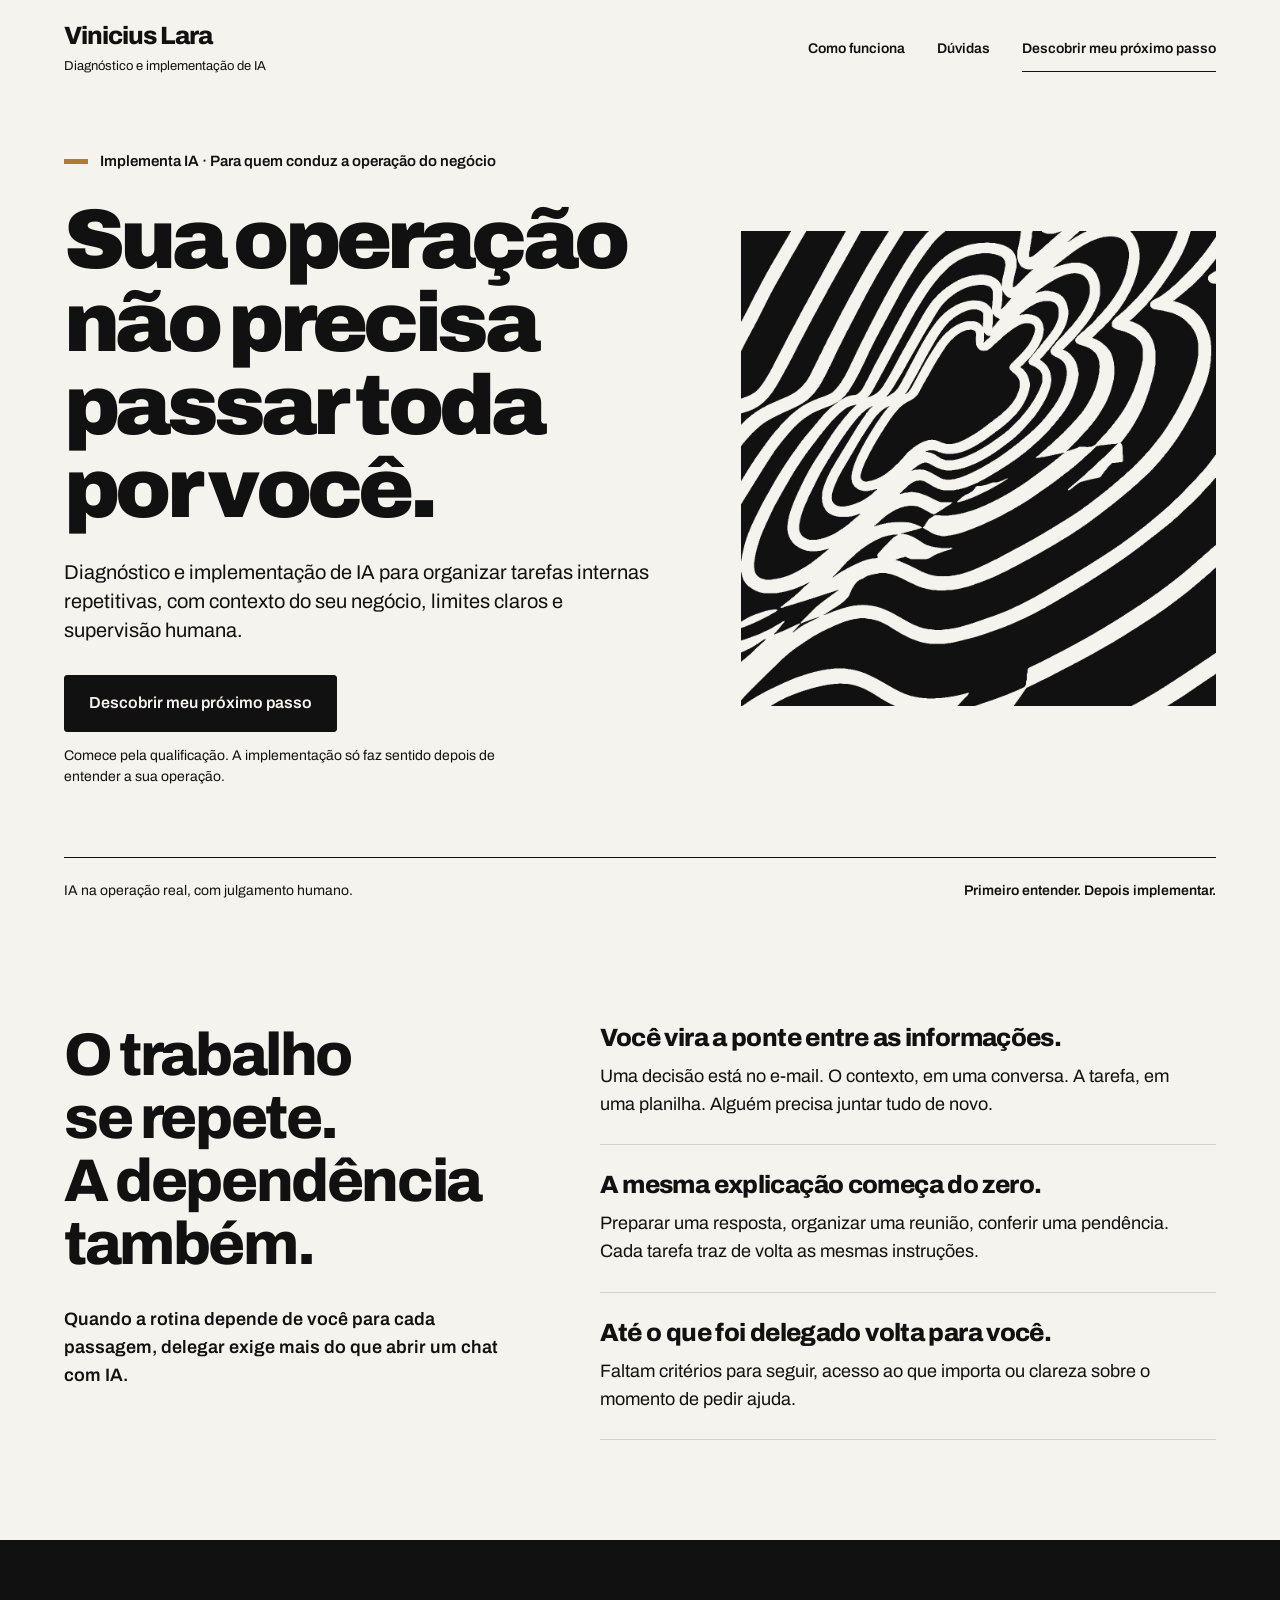
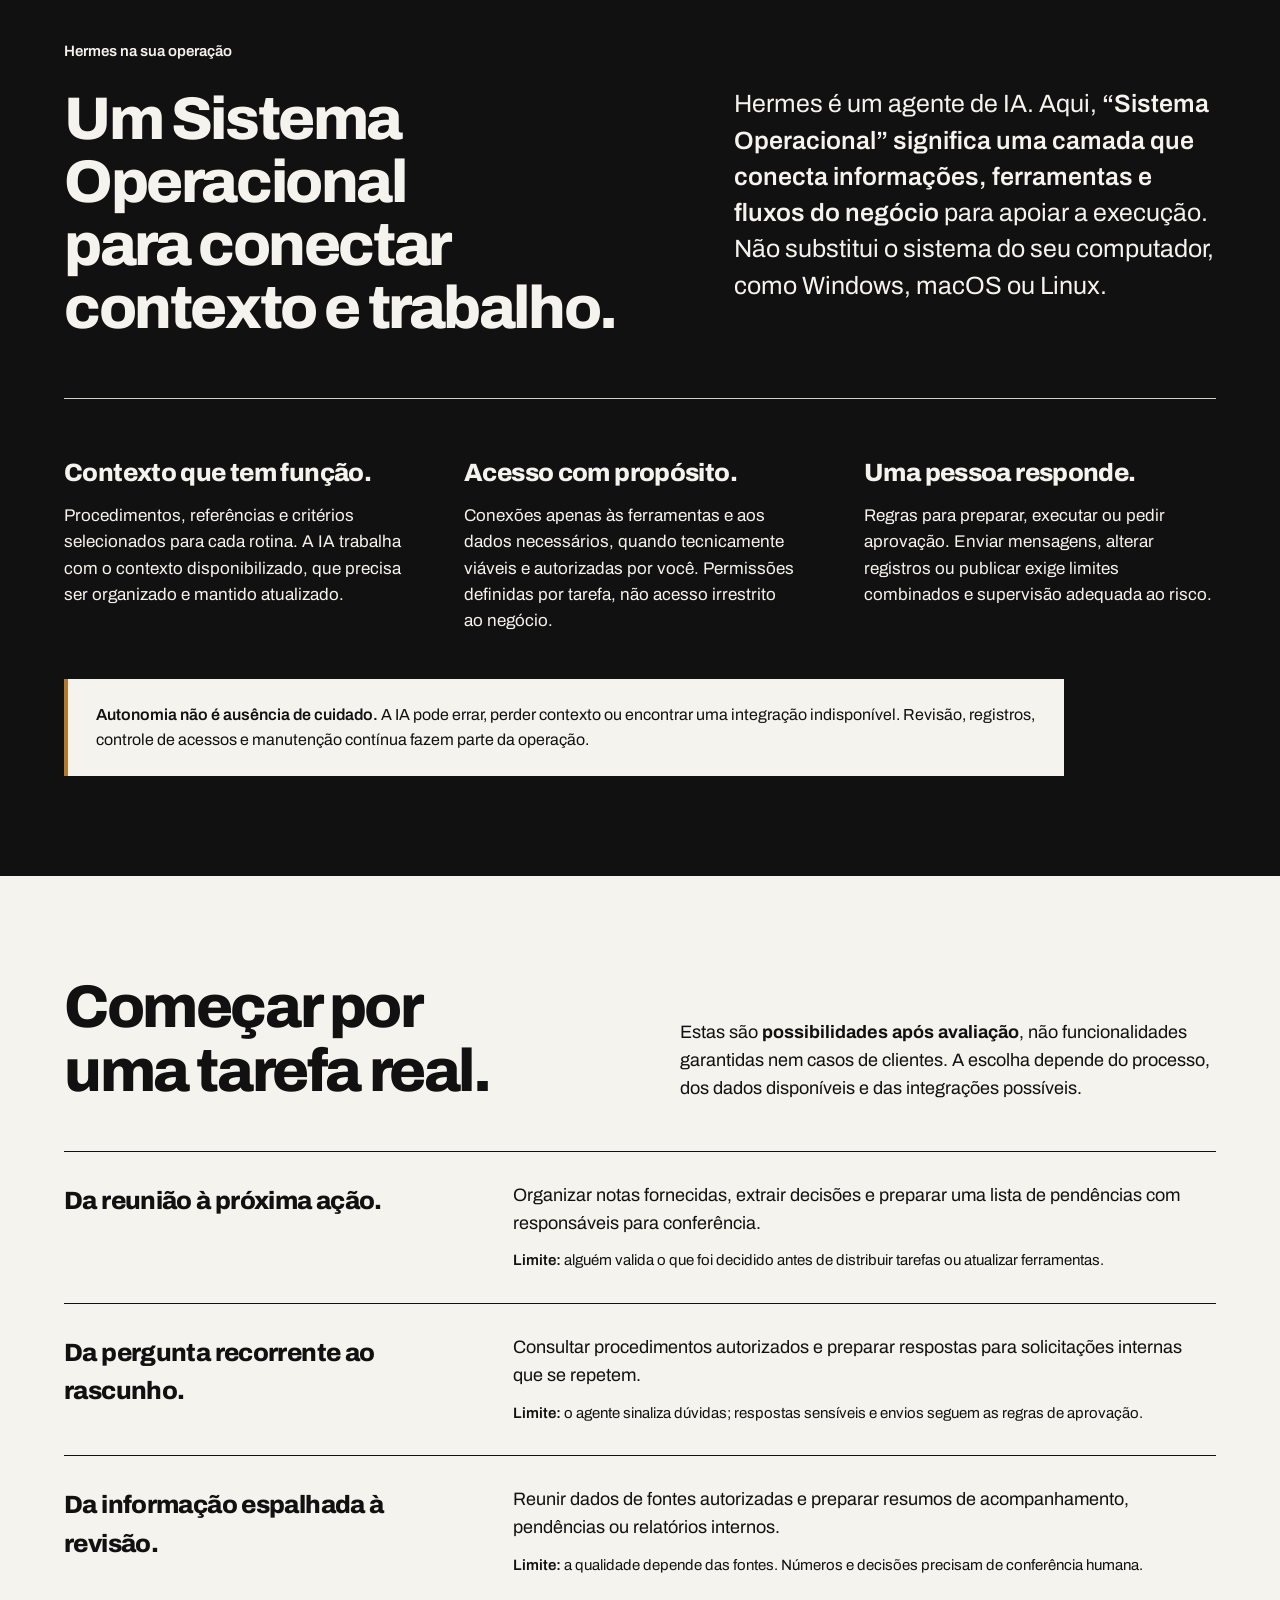
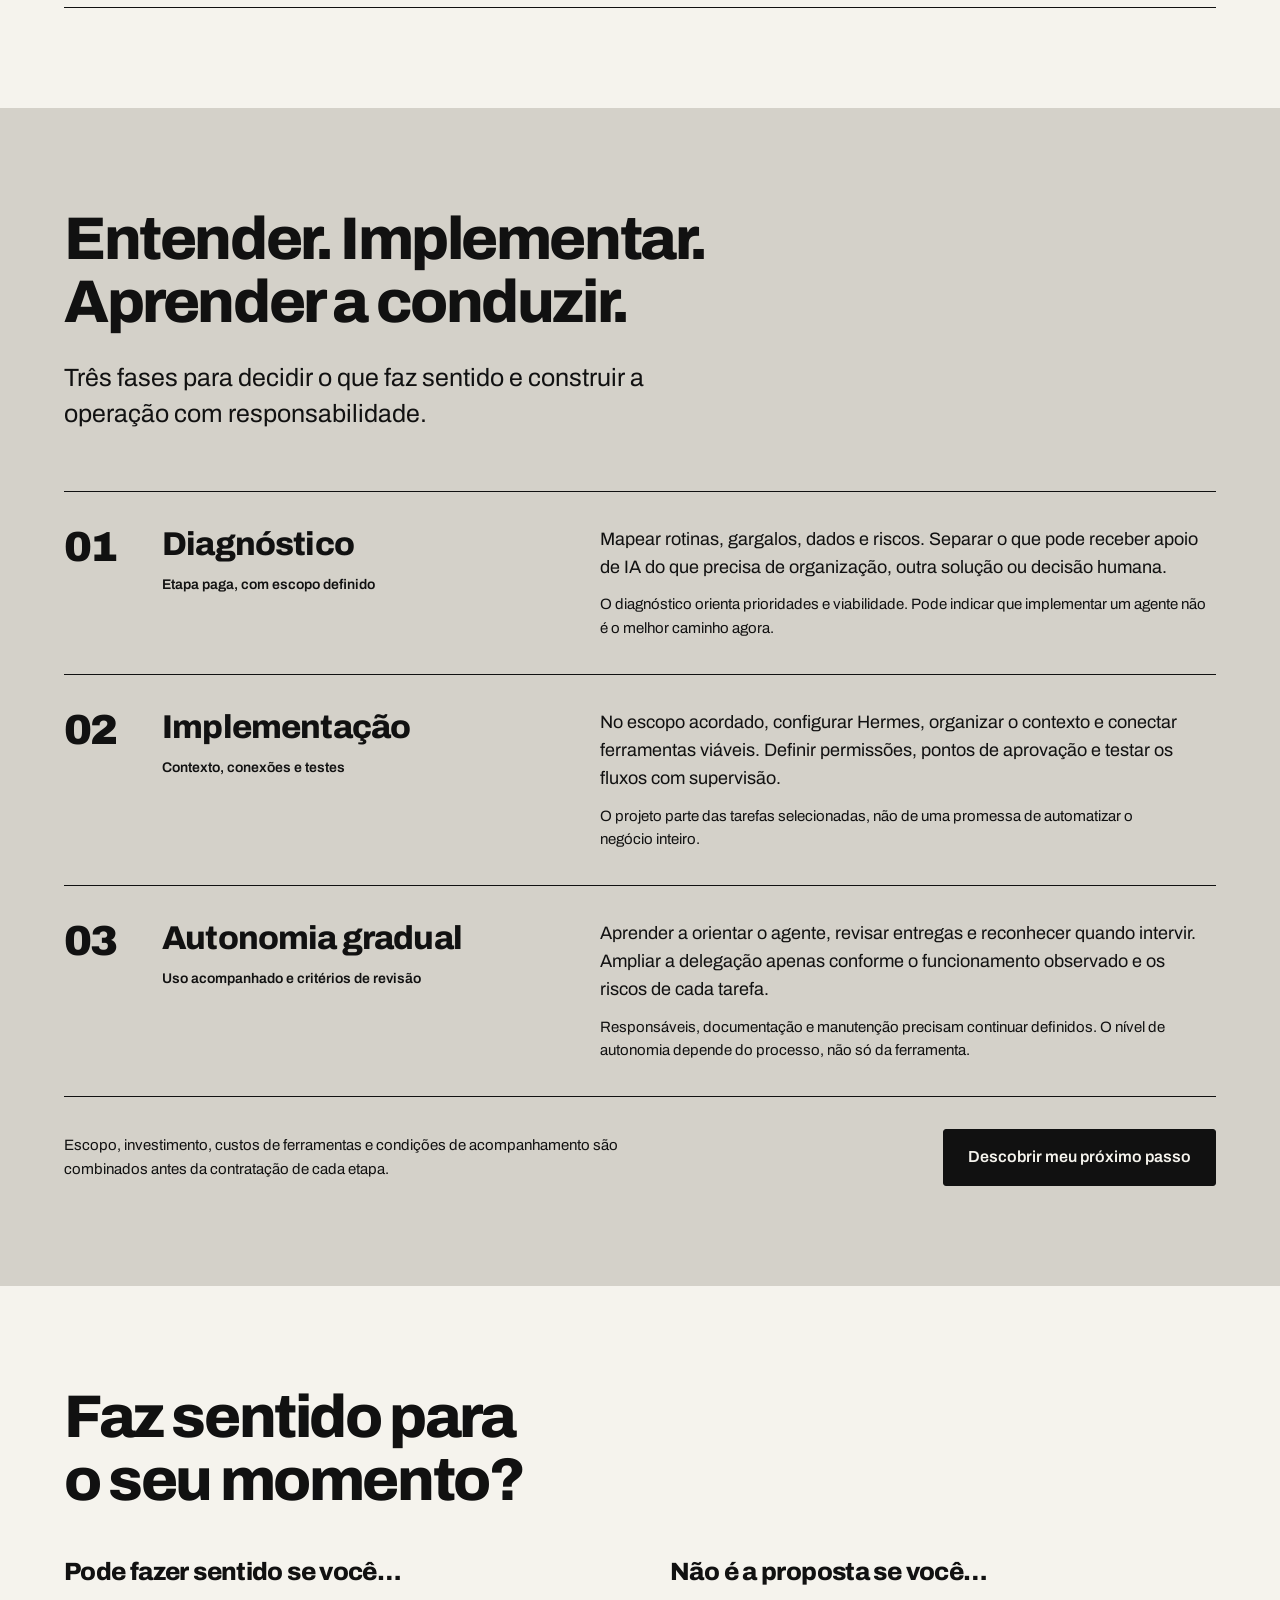
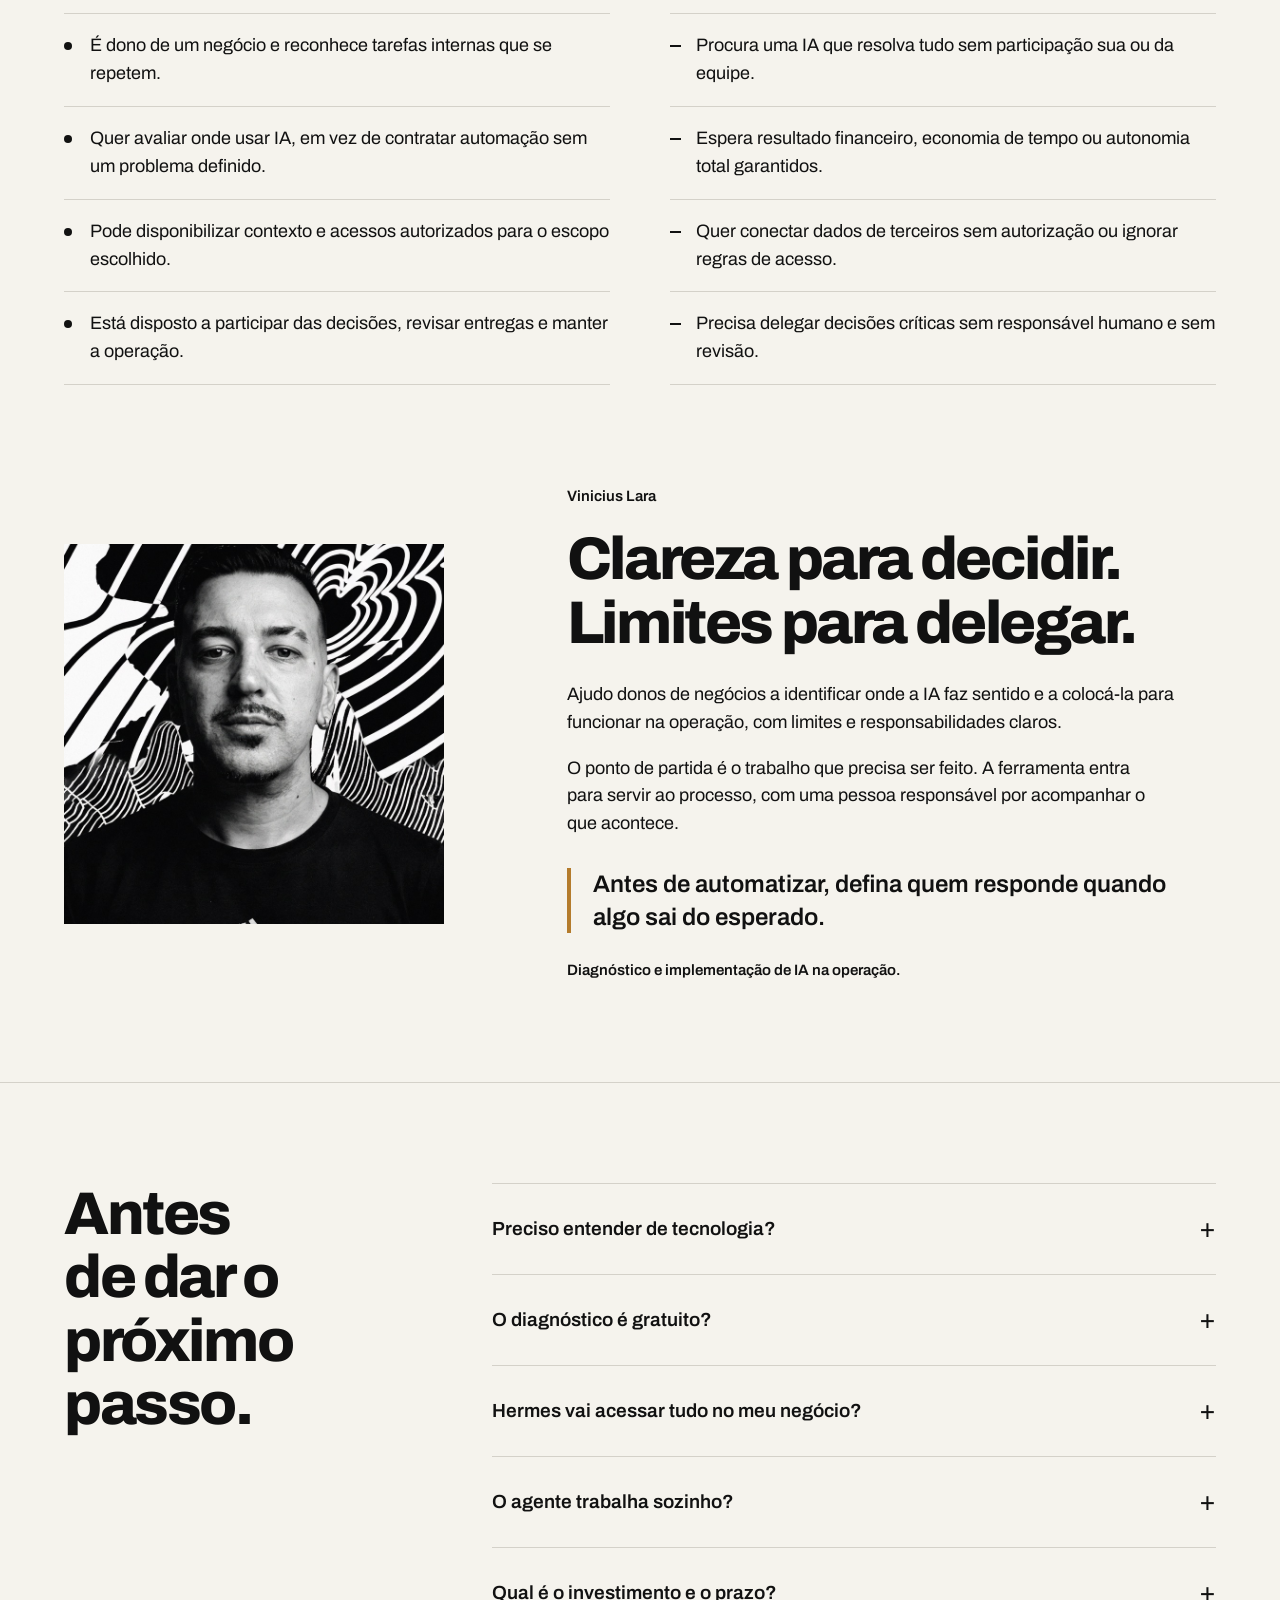
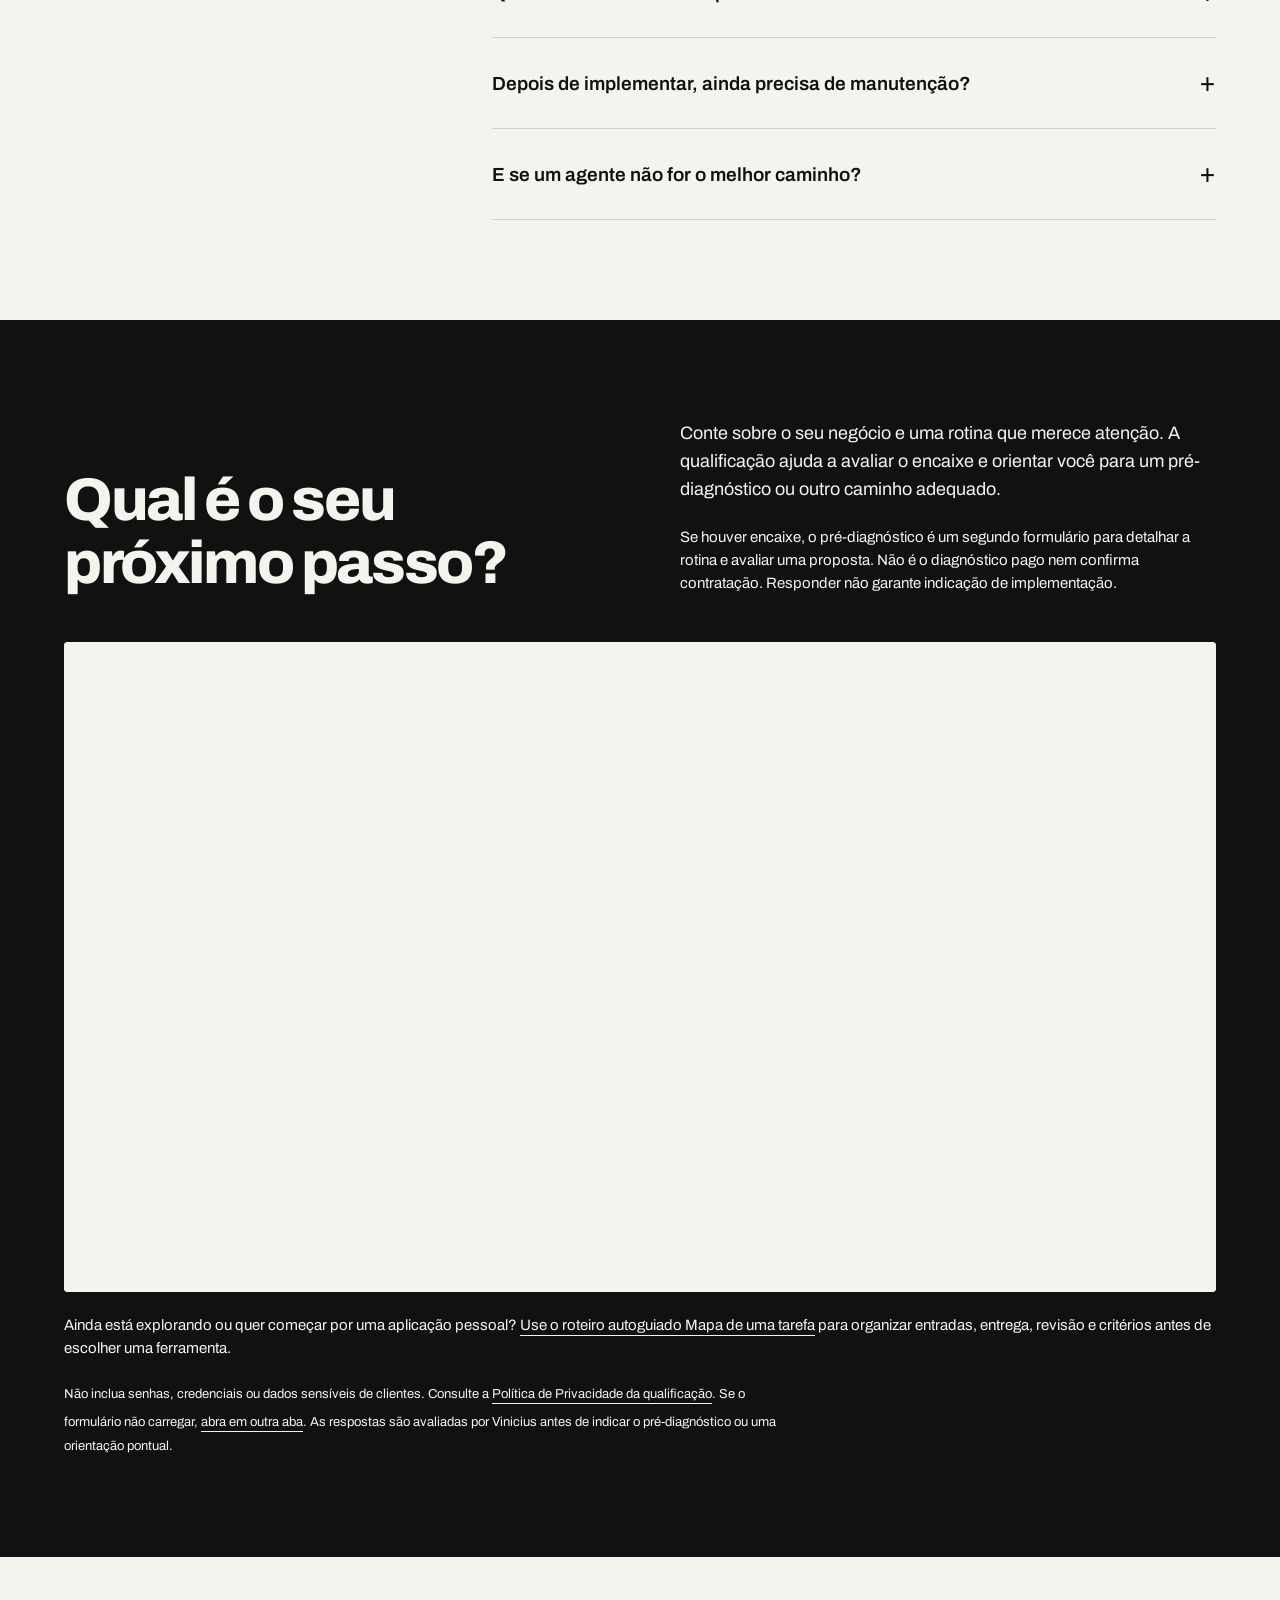
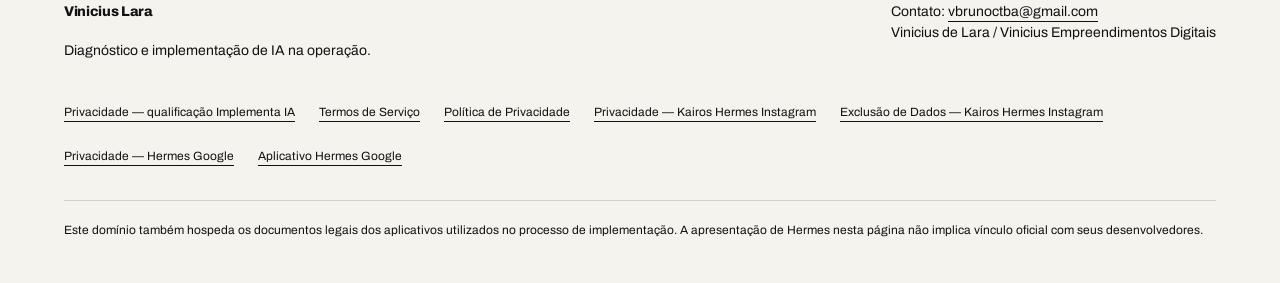
==== commit ed7915a6: "feat: offer self-guided task map for exploratory leads" ====
--- a/index.html
+++ b/index.html
@@ -134,6 +134,7 @@
       <div class="form-shell" id="qualification-embed">
         <iframe id="qualification-form" src="https://viniciuscwb.typeform.com/to/xsjKtx7v" data-embed="typeform" title="Qualificação — descobrir meu próximo passo" loading="lazy" referrerpolicy="strict-origin-when-cross-origin" allow="fullscreen"></iframe>
       </div>
+      <p class="qualification-note">Ainda está explorando ou quer começar por uma aplicação pessoal? <a href="./mapa-tarefa.html">Use o roteiro autoguiado Mapa de uma tarefa</a> para organizar entradas, entrega, revisão e critérios antes de escolher uma ferramenta.</p>
       <p class="data-note">Não inclua senhas, credenciais ou dados sensíveis de clientes. Consulte a <a href="./privacidade-qualificacao.html">Política de Privacidade da qualificação</a>. Se o formulário não carregar, <a href="https://viniciuscwb.typeform.com/to/xsjKtx7v" target="_blank" rel="noopener">abra em outra aba</a>. As respostas são avaliadas por Vinicius antes de indicar o pré-diagnóstico ou uma orientação pontual.</p>
     </div>
   </section>
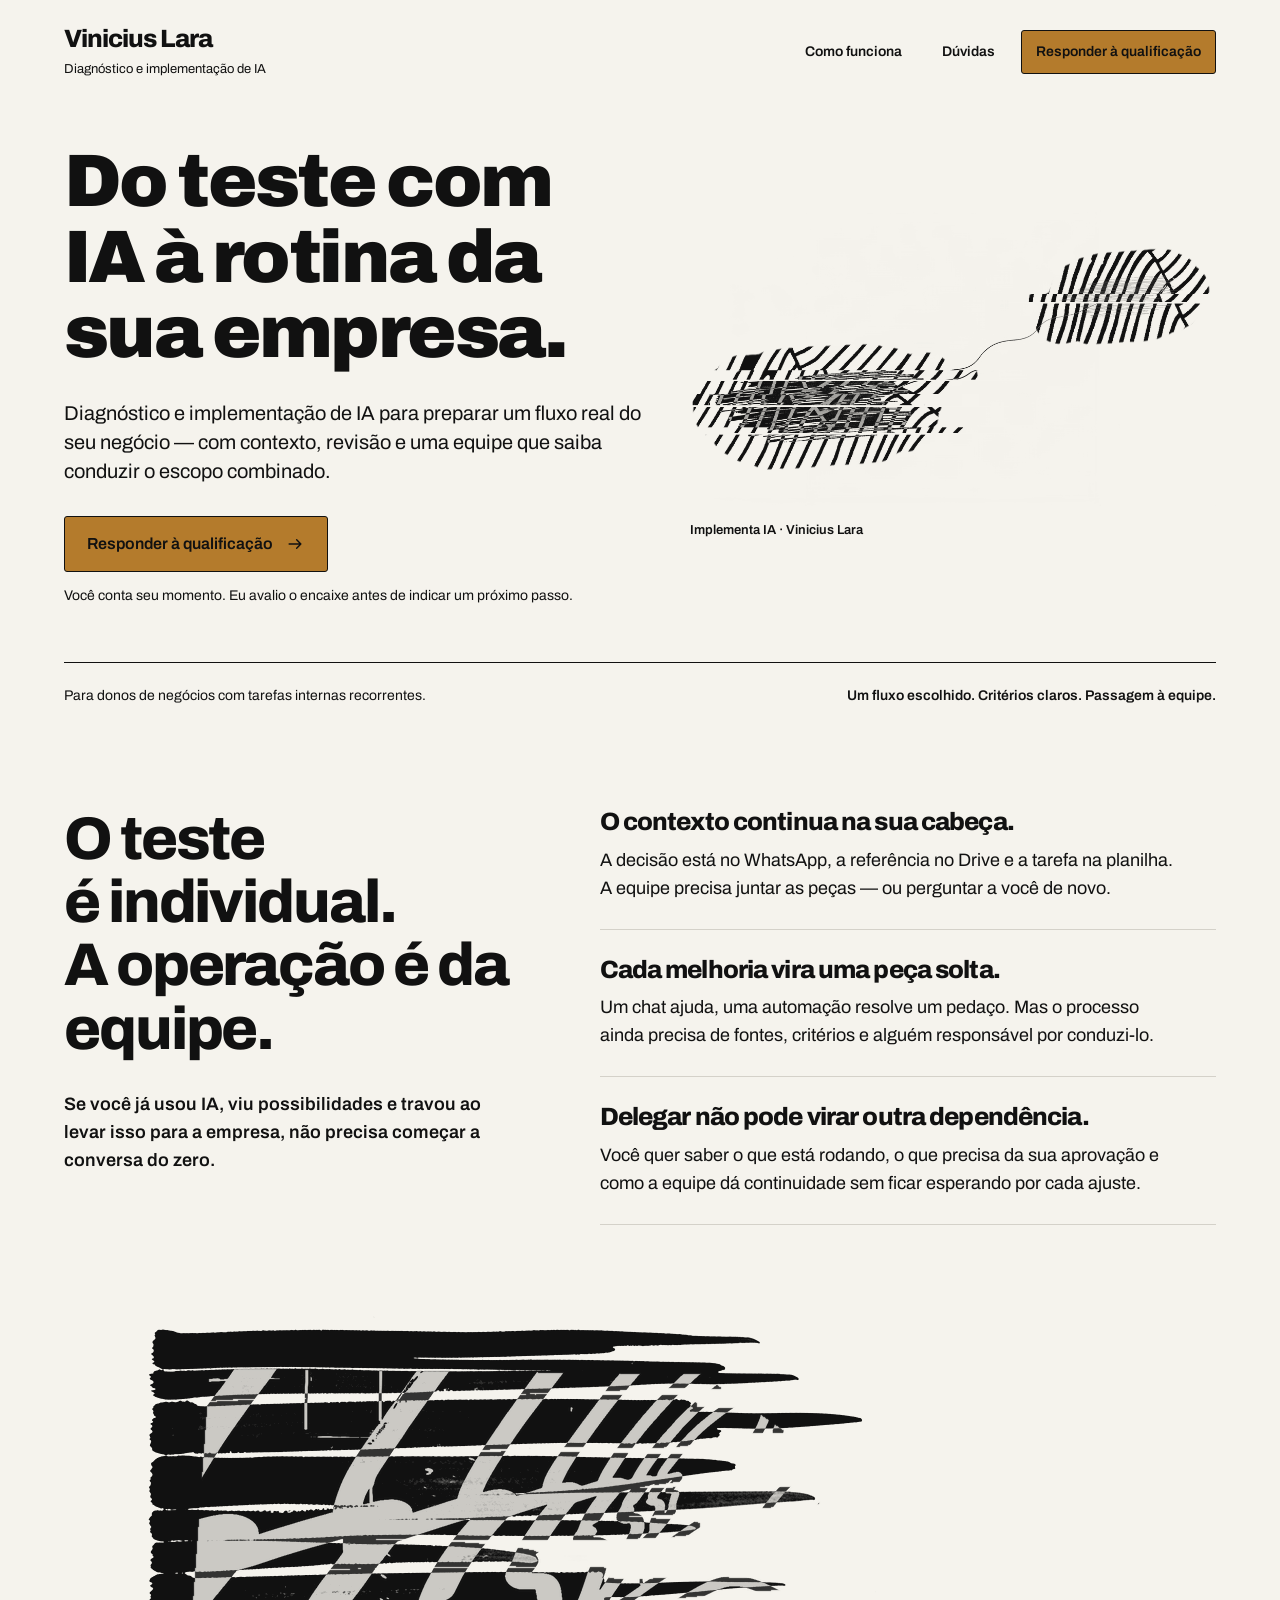
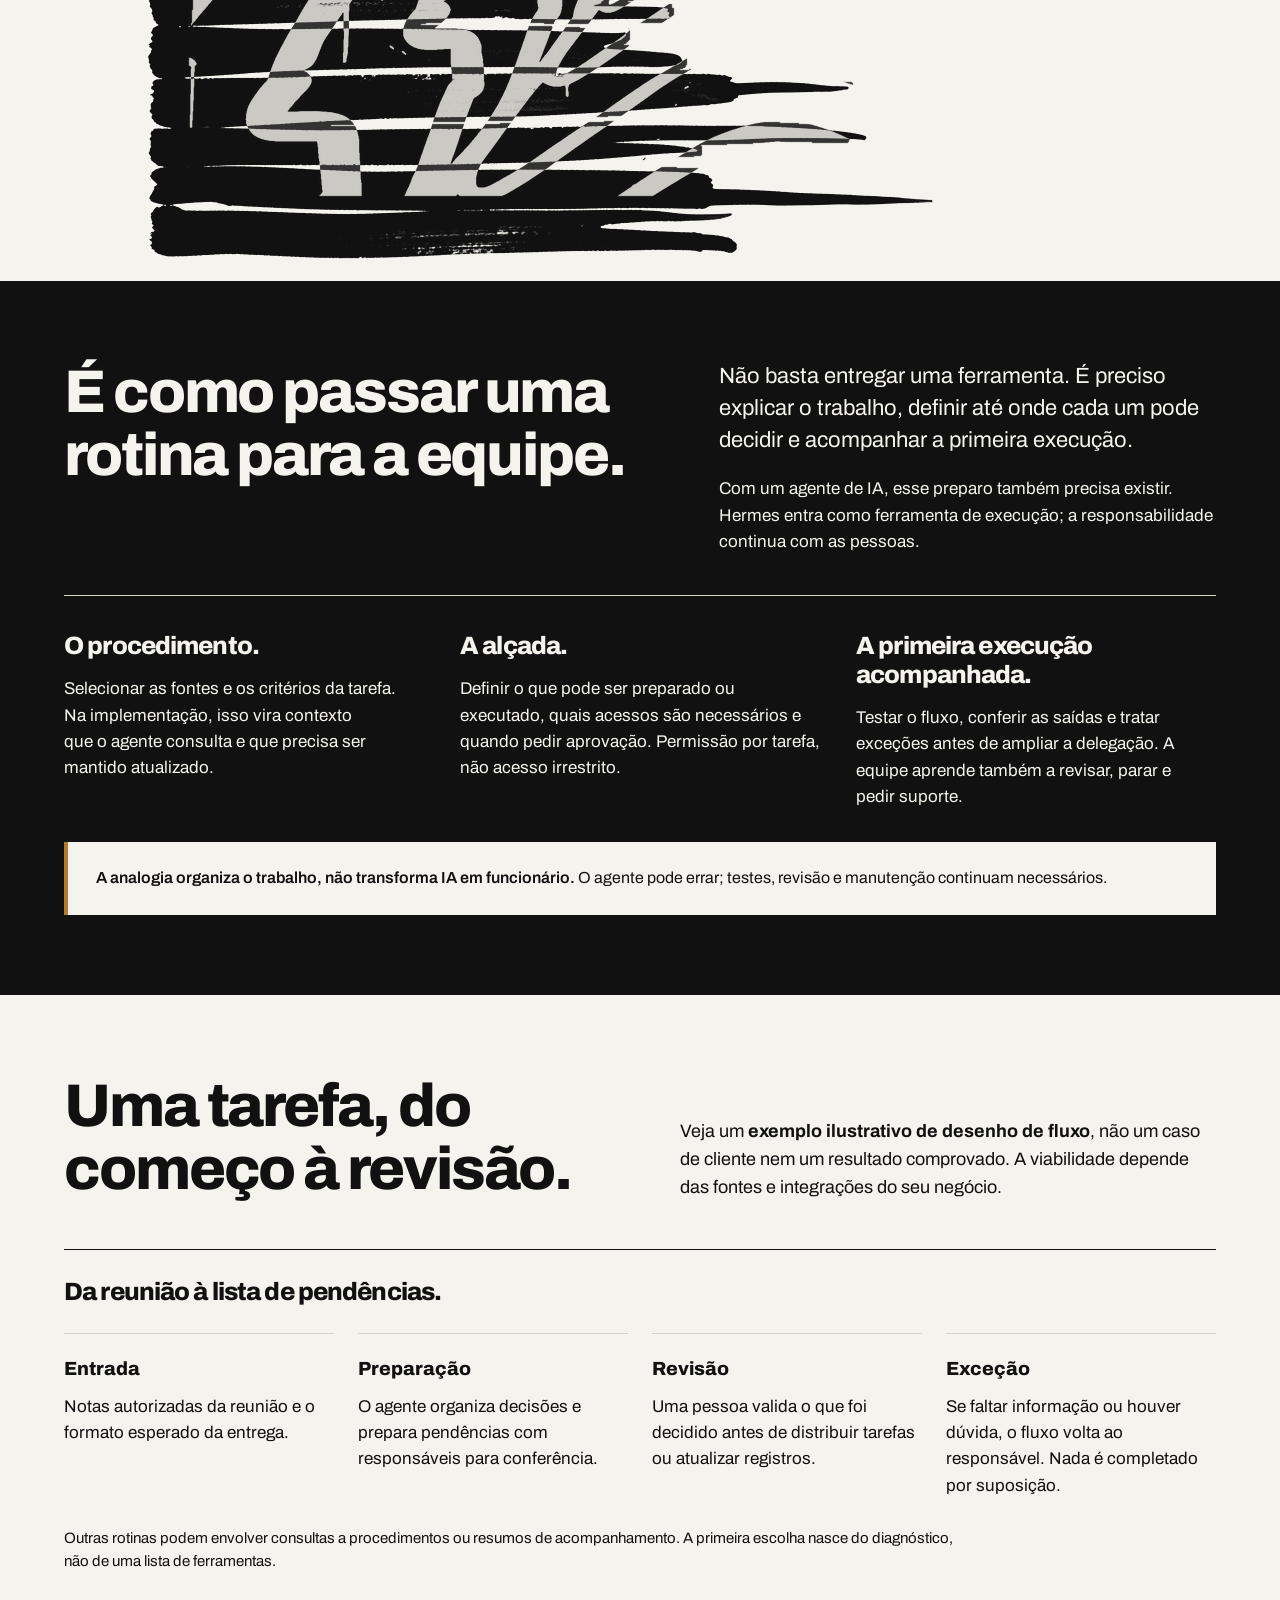
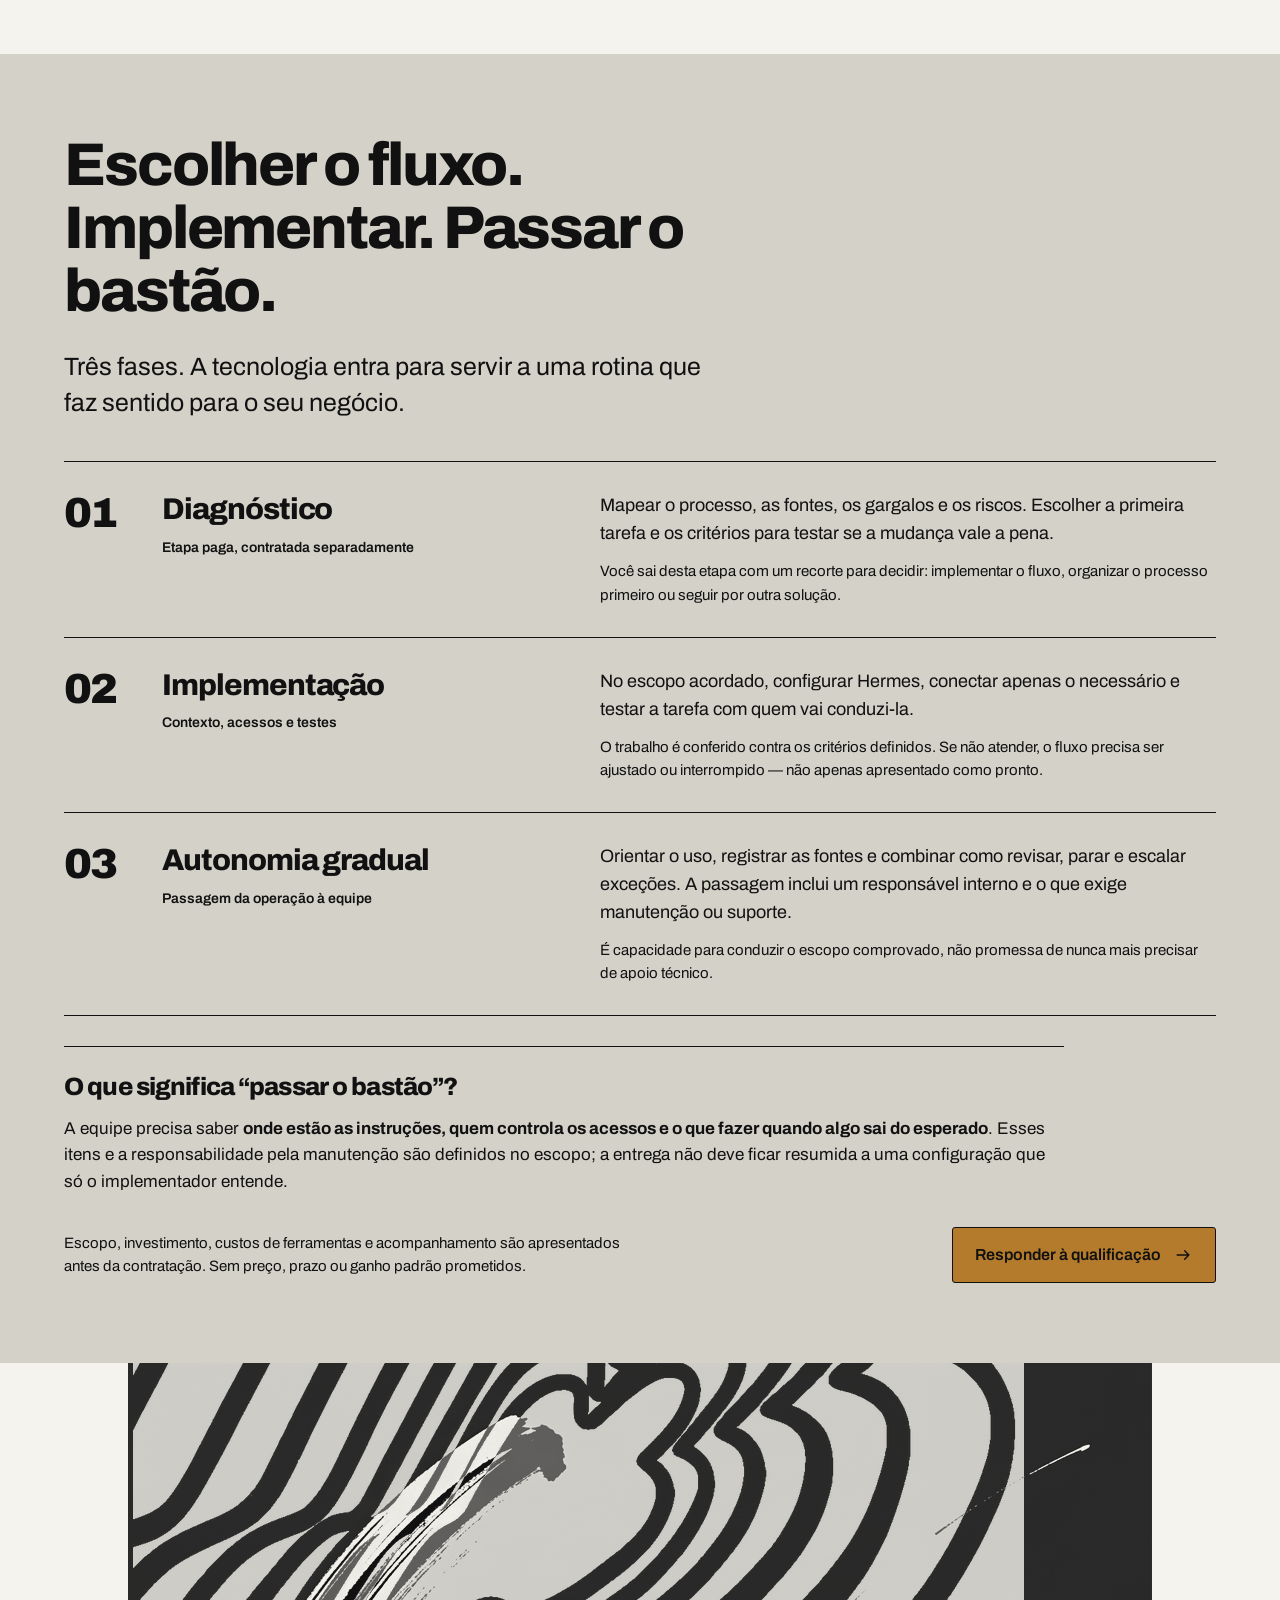
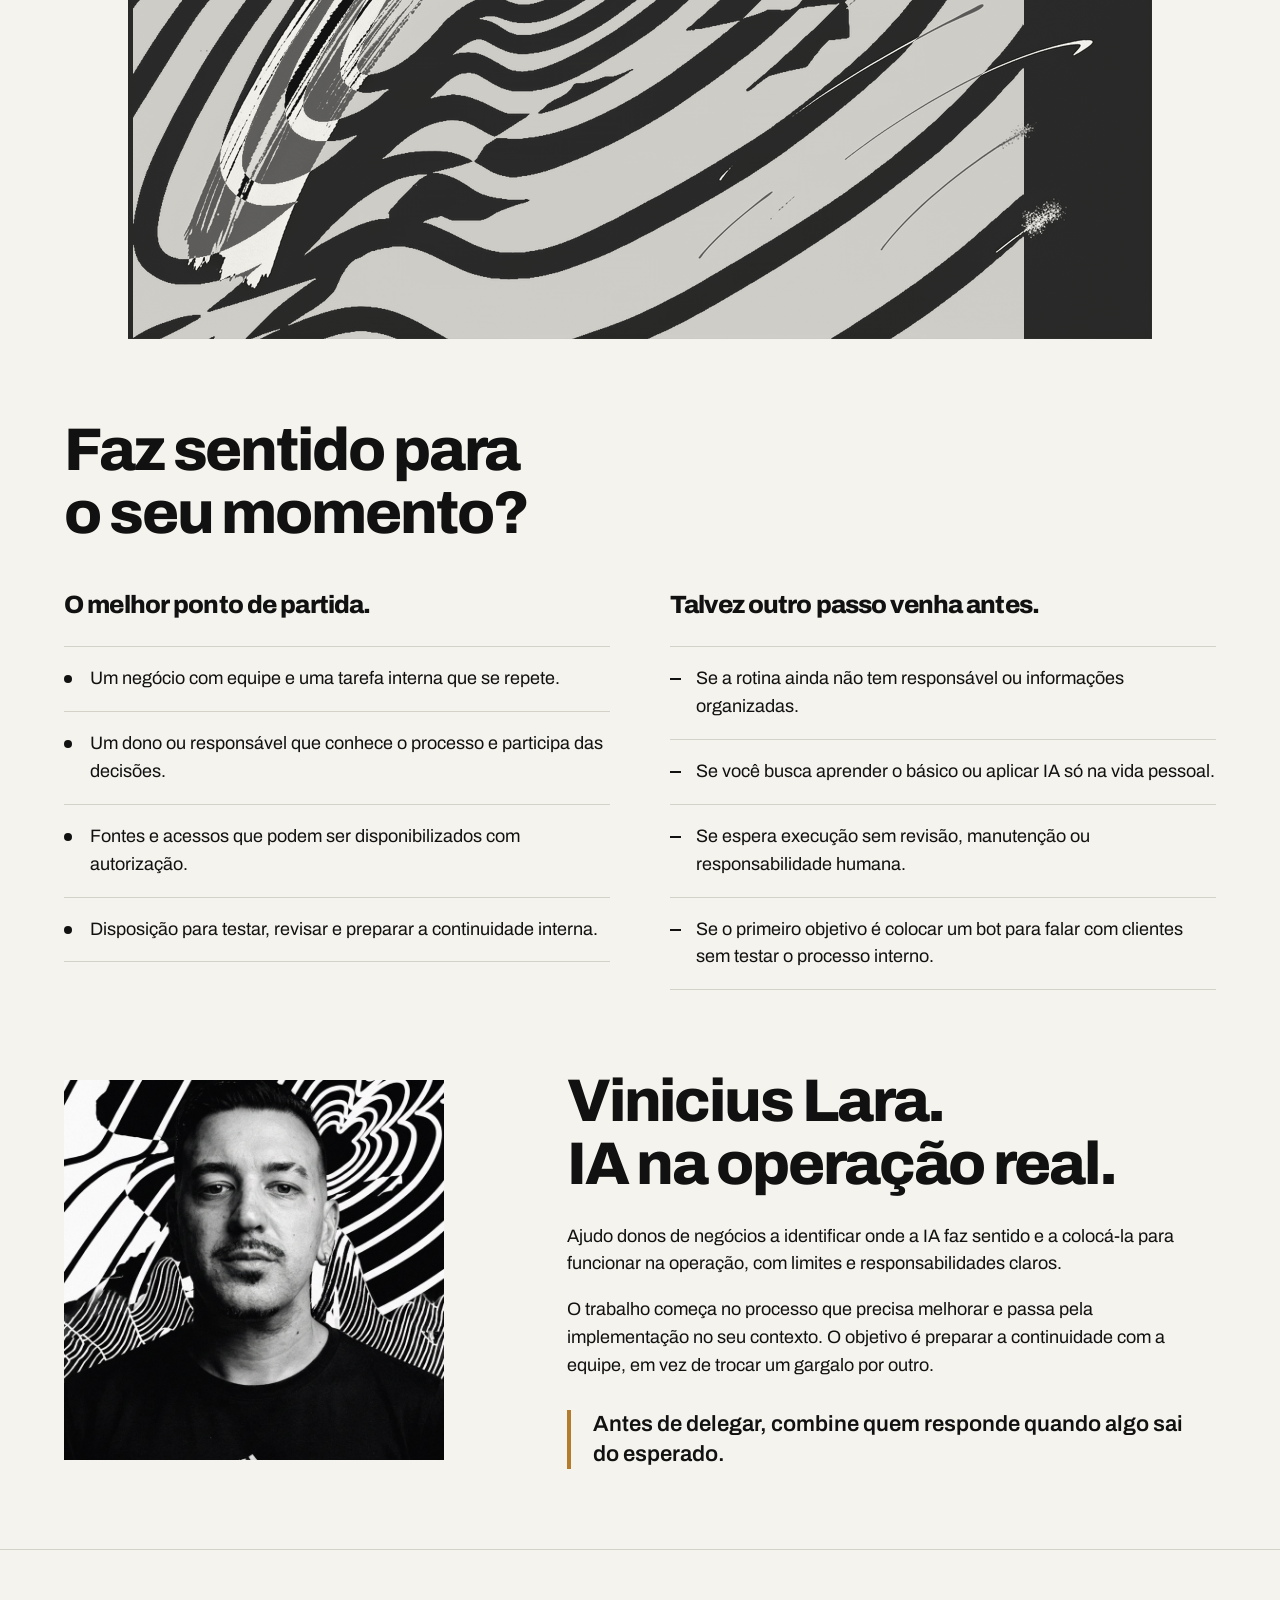
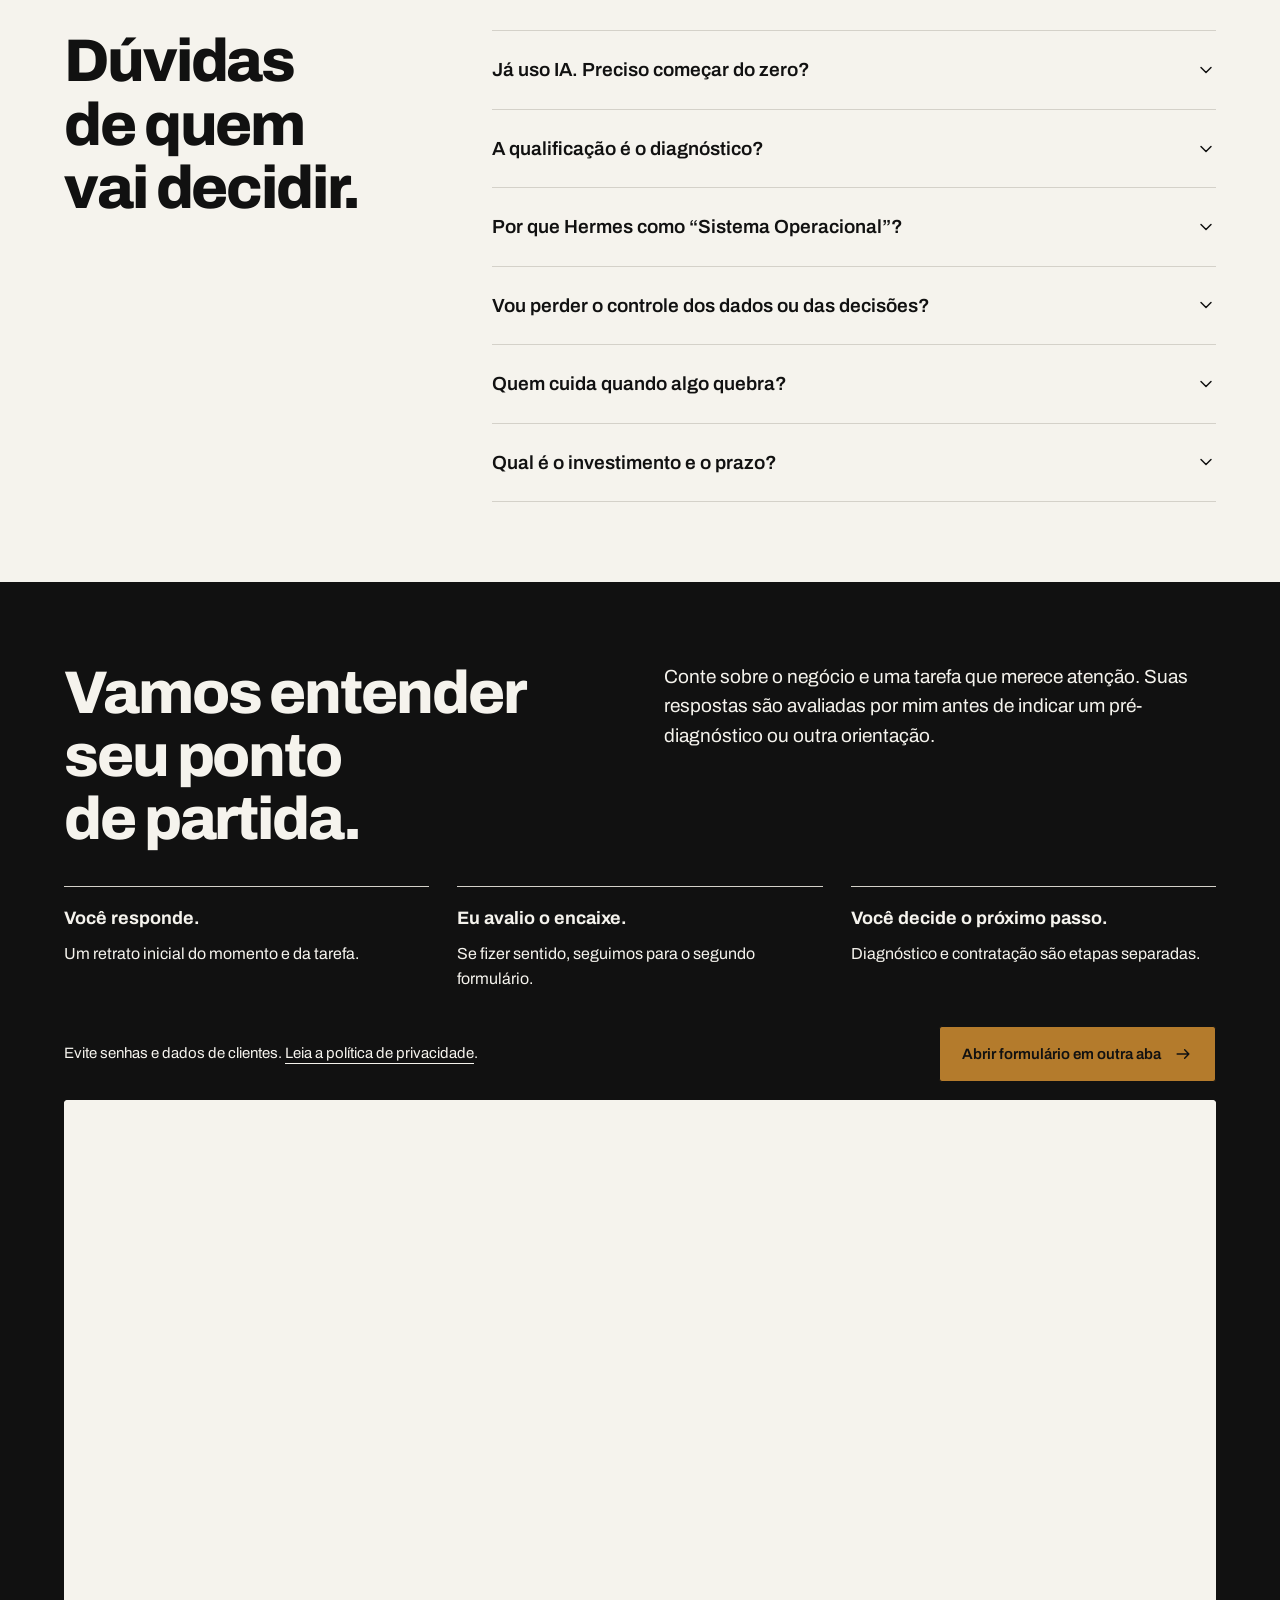
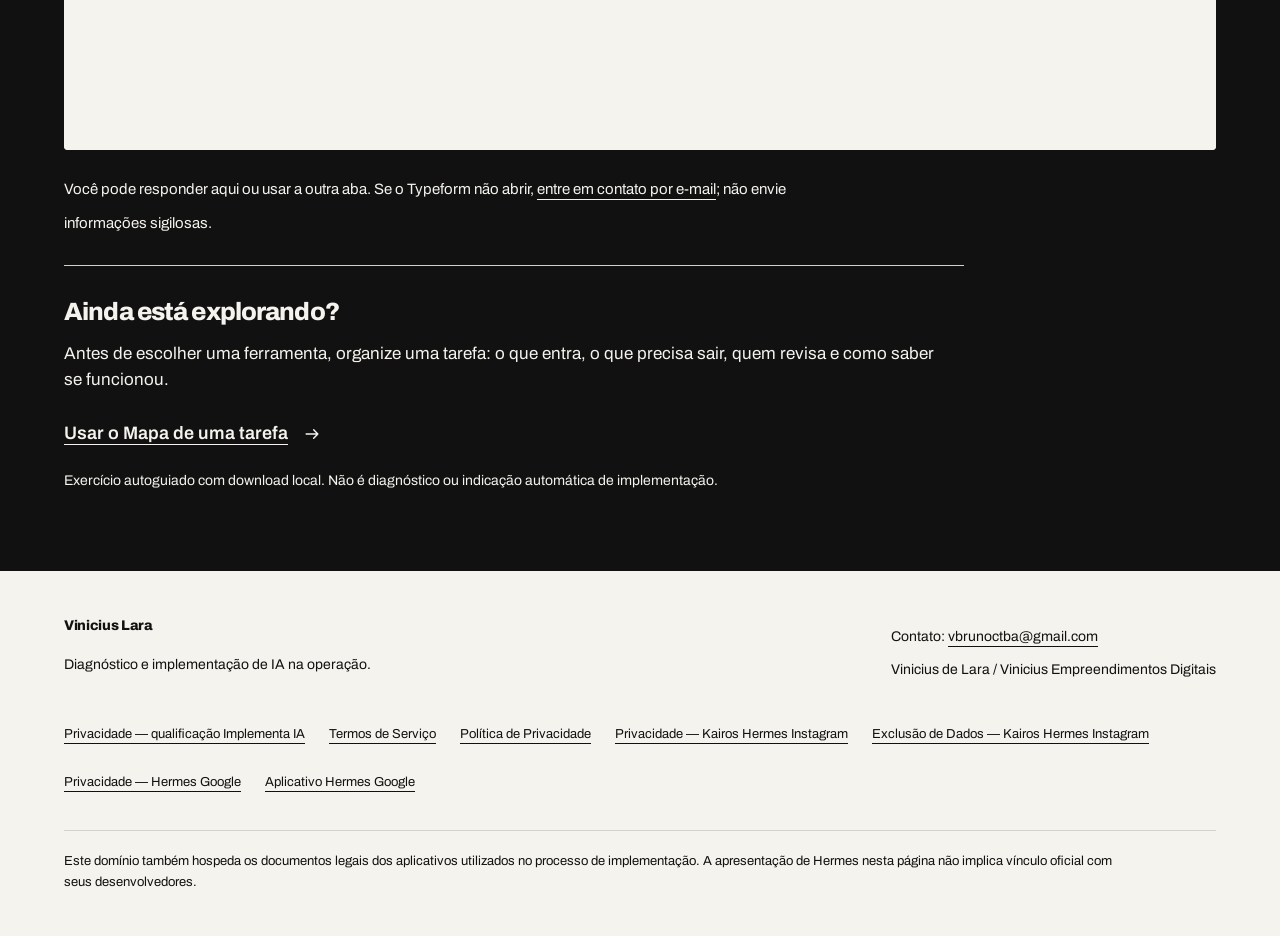
==== commit bdbe8af1: "feat: refine Implementa IA copy and responsive brand UI Co-Authored-By: Claude Sonnet 5 <noreply@ant" ====
--- a/index.html
+++ b/index.html
@@ -12,130 +12,118 @@
   <meta property="og:type" content="website">
   <meta property="og:url" content="https://jornadaenergiacriativa.com.br/">
   <meta property="og:image" content="https://jornadaenergiacriativa.com.br/assets/fotos/retrato-web-v1.jpg">
-  <meta name="description" content="Diagnóstico e implementação de IA para donos de negócios. Estruture tarefas internas com contexto, permissões claras e supervisão humana. Descubra seu próximo passo.">
-  <link rel="preload" href="./assets/fonts/Archivo%5Bwdth%2Cwght%5D.ttf" as="font" type="font/ttf" crossorigin>
-  <style>
-    @font-face{font-family:Archivo;src:url('./assets/fonts/Archivo%5Bwdth%2Cwght%5D.ttf') format('truetype');font-style:normal;font-weight:100 900;font-display:swap}
-    :root{--paper:#F5F3ED;--ink:#111111;--muted:#D4D1C9;--accent:#B47B2C;--gutter:clamp(22px,5vw,88px);color-scheme:light}
-    *{box-sizing:border-box}html{scroll-behavior:smooth;scroll-padding-top:24px}body{margin:0;background:var(--paper);color:var(--ink);font-family:Archivo,Arial,sans-serif;font-weight:400;font-stretch:100%;font-variation-settings:'wdth' 100;font-synthesis:none;font-size:18px;line-height:1.55}a{color:inherit;text-underline-offset:5px}a:hover{text-decoration-thickness:2px}button,a,summary{-webkit-tap-highlight-color:transparent}:focus-visible{outline:3px solid var(--accent);outline-offset:6px}::selection{background:var(--ink);color:var(--paper)}img{display:block;max-width:100%}h1,h2,h3,p{margin:0}h1,h2,h3{text-wrap:balance}p{text-wrap:pretty}h2{font-size:clamp(36px,4.7vw,66px);font-weight:800;line-height:1.05;letter-spacing:-.04em}h3{font-size:25px;font-weight:800;line-height:1.15;letter-spacing:-.025em}p+p{margin-top:18px}.wrap{max-width:1440px;margin-inline:auto;padding-inline:var(--gutter)}.section{padding-block:100px}.skip{position:absolute;left:22px;top:-100px;z-index:10;background:var(--paper);padding:16px}.skip:focus{top:12px}.small{font-size:14px;line-height:1.5}.label{font-size:15px;font-weight:600}.intro{font-size:clamp(20px,2vw,25px);line-height:1.45;max-width:650px}.button{min-height:56px;display:inline-flex;align-items:center;justify-content:center;padding:17px 24px;border:1px solid var(--ink);background:var(--ink);color:var(--paper);font-size:16px;font-weight:600;line-height:1.3;text-decoration:none;border-radius:3px;transition:background .18s,color .18s}.button:hover{background:var(--paper);color:var(--ink)}.button.light{background:var(--paper);color:var(--ink);border-color:var(--paper)}.button.light:hover{background:var(--ink);color:var(--paper)}
-    .header{min-height:98px;display:flex;justify-content:space-between;align-items:center;gap:24px}.name{font-size:25px;font-weight:800;letter-spacing:-.04em;line-height:1.1}.header .descriptor{font-size:13px;margin-top:7px}.header nav{display:flex;gap:32px;align-items:center;font-size:14px;font-weight:600}.header nav a{padding-block:12px;text-decoration:none}.header nav a:hover{text-decoration:underline}.header .nav-cta{border-bottom:1px solid var(--ink)}
-    .hero{position:relative;display:grid;grid-template-columns:minmax(0,1.36fr) minmax(0,1fr);gap:32px;padding-top:52px;padding-bottom:70px;align-items:center}.hero-copy{position:relative;z-index:1}.hero .label{display:flex;align-items:center;gap:12px;margin-bottom:26px}.hero .label::before{content:'';width:24px;height:5px;background:var(--accent);flex-shrink:0}h1{font-weight:900;font-size:clamp(52px,6.6vw,94px);letter-spacing:-.055em;line-height:.98;max-width:810px}.hero .intro{font-size:20px;margin-top:28px;max-width:590px}.hero .button{margin-top:30px}.hero-note{margin-top:13px;max-width:440px}.hero-art{position:relative;align-self:stretch;display:flex;align-items:center;min-height:460px;overflow:hidden}.hero-art img{width:100%;height:auto;aspect-ratio:1;object-fit:contain}.hero-bottom{border-top:1px solid var(--ink);display:flex;justify-content:space-between;gap:24px;padding-block:22px;font-size:14px}.hero-bottom span:last-child{font-weight:600}
-    .problem{display:grid;grid-template-columns:.85fr 1.15fr;gap:80px}.problem h2{max-width:510px}.problem-list{list-style:none;padding:0;margin:0}.problem-list li{padding:0 0 26px;margin-bottom:26px;border-bottom:1px solid var(--muted)}.problem-list li:last-child{margin-bottom:0}.problem-list h3{margin-bottom:10px}.problem-list p{max-width:580px}.problem-conclusion{margin-top:30px;font-weight:600;max-width:540px}
-    .dark{background:var(--ink);color:var(--paper)}.system-head{display:grid;grid-template-columns:1.1fr .9fr;gap:80px;align-items:start}.system-head .label{margin-bottom:24px}.system-head h2{max-width:650px}.system-head .intro{padding-top:46px}.system-head .intro strong{font-weight:600}.system-details{display:grid;grid-template-columns:repeat(3,minmax(0,1fr));gap:48px;padding-top:60px;margin-top:58px;border-top:1px solid var(--muted)}.system-details h3{margin-bottom:15px}.system-details p{font-size:17px}.limits{margin-top:44px;padding:24px 28px;border-left:4px solid var(--accent);background:var(--paper);color:var(--ink);font-size:16px;max-width:1000px}.limits strong{font-weight:600}
-    .section-heading{display:grid;grid-template-columns:1fr 1fr;gap:80px;align-items:end;margin-bottom:48px}.section-heading h2{max-width:620px}.section-heading p{max-width:560px}.examples{margin:0}.example{display:grid;grid-template-columns:.7fr 1.3fr;gap:70px;border-top:1px solid var(--ink);padding:30px 0}.example:last-child{border-bottom:1px solid var(--ink)}.example dt{font-size:25px;font-weight:800;letter-spacing:-.025em}.example dd{margin:0;max-width:690px}.example dd p+p{font-size:15px;margin-top:12px}.example dd strong{font-weight:600}
-    .process{background:var(--muted)}.process h2{max-width:780px}.process .intro{margin-top:26px}.phases{list-style:none;padding:0;margin:58px 0 0}.phase{display:grid;grid-template-columns:70px .8fr 1.2fr;gap:28px;padding:34px 0;border-top:1px solid var(--ink)}.phase:last-child{border-bottom:1px solid var(--ink)}.phase-number{font-size:42px;font-weight:900;line-height:1;letter-spacing:-.04em}.phase h3{font-size:33px}.phase .phase-tag{font-size:14px;margin-top:10px;font-weight:600}.phase p{max-width:610px}.phase p+p{font-size:15px;margin-top:12px}.process-bottom{display:flex;justify-content:space-between;align-items:center;gap:40px;margin-top:32px}.process-bottom p{font-size:15px;max-width:570px}
-    .fit-head{max-width:780px;margin-bottom:46px}.fit-columns{display:grid;grid-template-columns:1fr 1fr;gap:60px}.fit-columns h3{margin-bottom:26px}.fit-columns ul{list-style:none;padding:0;margin:0}.fit-columns li{position:relative;padding:18px 0 18px 26px;border-top:1px solid var(--muted)}.fit-columns li::before{content:'';position:absolute;left:0;top:28px;width:8px;height:8px;background:var(--ink);border-radius:50%}.notfit li::before{height:2px;top:31px;border-radius:0;width:11px}.fit-columns li:last-child{border-bottom:1px solid var(--muted)}
-    .person{display:grid;grid-template-columns:.8fr 1.2fr;gap:70px;align-items:center;padding-top:0}.portrait{max-width:380px}.portrait img{width:100%;height:auto;aspect-ratio:1;object-fit:cover}.person .label{margin-bottom:20px}.person h2{margin-bottom:26px}.person p{max-width:680px}.person .byline{font-weight:600;font-size:15px;margin-top:26px}.person .principle{font-size:24px;line-height:1.35;font-weight:600;margin-top:30px;padding-left:22px;border-left:4px solid var(--accent)}
-    .faq{border-top:1px solid var(--muted);display:grid;grid-template-columns:.65fr 1.35fr;gap:80px}.faq h2{max-width:320px}.faq-list{min-width:0}.faq details{border-bottom:1px solid var(--muted)}.faq details:first-child{border-top:1px solid var(--muted)}.faq summary{cursor:pointer;list-style:none;display:flex;align-items:center;justify-content:space-between;gap:20px;padding-block:24px;font-weight:600;font-size:19px}.faq summary::-webkit-details-marker{display:none}.faq summary::after{content:'+';font-size:27px;font-weight:400;flex-shrink:0}.faq details[open] summary::after{content:'−'}.faq details p{padding-bottom:25px;max-width:720px;font-size:17px}
-    .qualification{position:relative;overflow:hidden}.qualification .wrap{position:relative;z-index:1}.qualification-head{display:grid;grid-template-columns:1fr 1fr;gap:80px;align-items:end}.qualification h2{max-width:650px}.qualification-head p{max-width:590px}.qualification-note{font-size:15px;margin-top:22px}.form-shell{position:relative;min-height:470px;margin-top:46px;background:var(--paper);color:var(--ink);border-radius:4px;overflow:hidden}.form-pending{position:absolute;inset:0;display:flex;flex-direction:column;justify-content:center;align-items:center;text-align:center;padding:42px;gap:16px}.form-pending h3{font-size:28px}.form-pending p{max-width:470px;font-size:17px}.form-pending .contact{font-size:15px;font-weight:600;padding:8px}.form-shell iframe{position:relative;display:none;width:100%;height:650px;border:0;background:var(--paper)}.form-shell:has(iframe[src]:not([src=""])) .form-pending{display:none}.form-shell iframe[src]:not([src=""]){display:block}.data-note{font-size:13px;max-width:760px;margin-top:20px}.data-note a{display:inline-block;padding-block:4px}
-    footer{padding-block:44px}.footer-top{display:flex;justify-content:space-between;align-items:start;gap:40px;margin-bottom:32px}.footer-top p{max-width:460px;font-size:14px}.footer-name{font-weight:800;font-size:22px;letter-spacing:-.025em}.footer-links{display:flex;gap:8px 24px;flex-wrap:wrap;font-size:12px}.footer-links a{display:inline-flex;align-items:center;min-height:36px}.footer-meta{border-top:1px solid var(--muted);margin-top:26px;padding-top:20px;font-size:12px}
-    @media(min-width:1600px){.hero-art{min-height:530px}}
-    @media(max-width:1000px){.hero{gap:20px}.hero .intro{font-size:18px}.hero-art{min-height:380px}.problem,.system-head,.section-heading,.qualification-head{gap:40px}.system-details{gap:28px}.phase{grid-template-columns:50px .8fr 1.2fr;gap:22px}.phase h3{font-size:27px}.person{gap:40px}.faq{gap:40px}.section{padding-block:76px}.person{padding-top:0}}
-    @media(max-width:720px){body{font-size:17px}.header{min-height:84px}.name{font-size:23px}.header .descriptor{font-size:11px}.header nav{gap:12px;font-size:13px}.header nav .nav-section{display:none}.header .nav-cta{max-width:105px;line-height:1.3}.hero{display:flex;flex-direction:column;align-items:stretch;padding-top:34px;padding-bottom:28px;gap:34px}.hero .label{margin-bottom:23px;font-size:13px}h1{font-size:clamp(50px,10.8vw,76px);letter-spacing:-.05em;max-width:610px}.hero .intro{font-size:18px;margin-top:25px}.hero .button{margin-top:26px}.hero-note{font-size:13px}.hero-art{min-height:0;height:220px;align-self:auto;justify-content:center}.hero-art img{width:360px;max-width:none;flex-shrink:0}.hero-bottom{font-size:12px;gap:15px}.hero-bottom span{max-width:50%}.hero-bottom span:last-child{text-align:right}.section{padding-block:60px}h2{font-size:39px}.problem,.system-head,.section-heading,.qualification-head,.fit-columns,.person,.faq{grid-template-columns:1fr;gap:32px}.problem h2{max-width:520px}.problem-list h3{font-size:23px}.system-head .intro{padding-top:0;font-size:20px}.system-details{grid-template-columns:1fr;gap:30px;margin-top:34px;padding-top:34px}.system-details p{max-width:520px}.limits{padding:20px;margin-top:32px}.section-heading{margin-bottom:32px}.section-heading p{max-width:520px}.example{grid-template-columns:1fr;gap:12px;padding-block:26px}.example dt{font-size:23px}.phase{grid-template-columns:40px 1fr;gap:14px 20px;padding-block:28px}.phase-number{font-size:34px}.phase h3{font-size:28px}.phase-content{grid-column:2}.phases{margin-top:34px}.process-bottom{flex-direction:column;align-items:start;gap:24px}.fit-head{margin-bottom:32px}.fit-columns{gap:38px}.person{padding-top:0}.portrait{max-width:290px}.person .principle{font-size:22px}.faq h2{max-width:none}.faq summary{font-size:17px;padding-block:22px}.faq details p{font-size:16px}.qualification-head{gap:24px}.form-shell{min-height:410px;margin-top:32px}.form-pending{padding:28px}.form-pending h3{font-size:24px}.form-shell iframe{height:680px}.footer-top{flex-direction:column;gap:18px}.footer-links{display:grid;gap:4px}.footer-meta{font-size:11px}}
-    @media(max-width:370px){.button{font-size:15px;padding-inline:18px;width:100%}h1{font-size:47px}.hero .label{font-size:12px}h2{font-size:35px}.phase{gap:14px}.phase h3{font-size:25px}}
-    @media(prefers-reduced-motion:reduce){html{scroll-behavior:auto}*{transition:none!important}}
-    @media print{.header nav,.hero-art,.form-shell,.button{display:none}.section{padding-block:30px}.dark{background:var(--paper);color:var(--ink)}.faq details p{display:block}.wrap{padding-inline:20px}}
-  </style>
+  <meta name="description" content="Do teste com IA à rotina da empresa: diagnóstico, implementação de um fluxo interno e passagem à equipe, com revisão humana e escopo combinado.">
+  <link rel="preload" href="./assets/fonts/Archivo-variable.woff2" as="font" type="font/woff2" crossorigin>
+  <link rel="stylesheet" href="./assets/site.css">
+  <link rel="stylesheet" href="./assets/brand.css">
 </head>
 <body>
 <a class="skip" href="#conteudo">Pular para o conteúdo</a>
 <header class="header wrap">
   <div><div class="name">Vinicius Lara</div><p class="descriptor">Diagnóstico e implementação de IA</p></div>
-  <nav aria-label="Navegação principal"><a class="nav-section" href="#como-funciona">Como funciona</a><a class="nav-section" href="#duvidas">Dúvidas</a><a class="nav-cta" href="#qualificacao">Descobrir meu próximo passo</a></nav>
+  <nav aria-label="Navegação principal"><a class="nav-section" href="#como-funciona">Como funciona</a><a class="nav-section" href="#duvidas">Dúvidas</a><a class="nav-cta" href="#qualificacao">Responder à qualificação</a></nav>
 </header>
 <main id="conteudo">
   <section class="hero wrap" aria-labelledby="titulo">
     <div class="hero-copy">
-      <p class="label">Implementa IA · Para quem conduz a operação do negócio</p>
-      <h1 id="titulo">Sua operação não precisa passar toda por você.</h1>
-      <p class="intro">Diagnóstico e implementação de IA para organizar tarefas internas repetitivas, com contexto do seu negócio, limites claros e supervisão humana.</p>
-      <a class="button" href="#qualificacao">Descobrir meu próximo passo</a>
-      <p class="small hero-note">Comece pela qualificação. A implementação só faz sentido depois de entender a sua operação.</p>
+      <h1 id="titulo">Do teste com IA à rotina da sua empresa.</h1>
+      <p class="intro">Diagnóstico e implementação de IA para preparar um fluxo real do seu negócio — com contexto, revisão e uma equipe que saiba conduzir o escopo combinado.</p>
+      <a class="button" href="#qualificacao">Responder à qualificação <svg aria-hidden="true" viewBox="0 0 24 24"><path d="M5 12h14m-5-5 5 5-5 5"/></svg></a>
+      <p class="small hero-note">Você conta seu momento. Eu avalio o encaixe antes de indicar um próximo passo.</p>
     </div>
-    <div class="hero-art" aria-hidden="true"><img src="./assets/grafismos/eco-espiral-escuro.png" width="1200" height="1200" alt="" fetchpriority="high"></div>
+    <figure class="hero-art" aria-hidden="true"><img src="./assets/colecao/C02-25.webp" width="1024" height="576" alt="" fetchpriority="high"><figcaption>Implementa IA · Vinicius Lara</figcaption></figure>
   </section>
-  <div class="wrap"><div class="hero-bottom"><span>IA na operação real, com julgamento humano.</span><span>Primeiro entender. Depois implementar.</span></div></div>
+  <div class="wrap"><div class="hero-bottom"><span>Para donos de negócios com tarefas internas recorrentes.</span><span>Um fluxo escolhido. Critérios claros. Passagem à equipe.</span></div></div>
 
   <section class="section wrap problem" aria-labelledby="problema-titulo">
-    <div><h2 id="problema-titulo">O trabalho se repete.<br>A dependência também.</h2><p class="problem-conclusion">Quando a rotina depende de você para cada passagem, delegar exige mais do que abrir um chat com IA.</p></div>
+    <div><h2 id="problema-titulo">O teste é individual.<br>A operação é da equipe.</h2><p class="problem-conclusion">Se você já usou IA, viu possibilidades e travou ao levar isso para a empresa, não precisa começar a conversa do zero.</p></div>
     <ul class="problem-list">
-      <li><h3>Você vira a ponte entre as informações.</h3><p>Uma decisão está no e-mail. O contexto, em uma conversa. A tarefa, em uma planilha. Alguém precisa juntar tudo de novo.</p></li>
-      <li><h3>A mesma explicação começa do zero.</h3><p>Preparar uma resposta, organizar uma reunião, conferir uma pendência. Cada tarefa traz de volta as mesmas instruções.</p></li>
-      <li><h3>Até o que foi delegado volta para você.</h3><p>Faltam critérios para seguir, acesso ao que importa ou clareza sobre o momento de pedir ajuda.</p></li>
+      <li><h3>O contexto continua na sua cabeça.</h3><p>A decisão está no WhatsApp, a referência no Drive e a tarefa na planilha. A equipe precisa juntar as peças — ou perguntar a você de novo.</p></li>
+      <li><h3>Cada melhoria vira uma peça solta.</h3><p>Um chat ajuda, uma automação resolve um pedaço. Mas o processo ainda precisa de fontes, critérios e alguém responsável por conduzi-lo.</p></li>
+      <li><h3>Delegar não pode virar outra dependência.</h3><p>Você quer saber o que está rodando, o que precisa da sua aprovação e como a equipe dá continuidade sem ficar esperando por cada ajuste.</p></li>
     </ul>
   </section>
+
+  <figure class="brand-divider" aria-hidden="true"><img src="./assets/colecao/C02-11.webp" width="1024" height="576" alt="" loading="lazy" decoding="async"></figure>
 
   <section class="section dark" id="sistema" aria-labelledby="sistema-titulo">
     <div class="wrap">
       <div class="system-head">
-        <div><p class="label">Hermes na sua operação</p><h2 id="sistema-titulo">Um Sistema Operacional para conectar contexto e trabalho.</h2></div>
-        <p class="intro">Hermes é um agente de IA. Aqui, <strong>“Sistema Operacional” significa uma camada que conecta informações, ferramentas e fluxos do negócio</strong> para apoiar a execução. Não substitui o sistema do seu computador, como Windows, macOS ou Linux.</p>
+        <div><h2 id="sistema-titulo">É como passar uma rotina para a equipe.</h2></div>
+        <div><p class="intro">Não basta entregar uma ferramenta. É preciso explicar o trabalho, definir até onde cada um pode decidir e acompanhar a primeira execução.</p><p class="system-bridge">Com um agente de IA, esse preparo também precisa existir. Hermes entra como ferramenta de execução; a responsabilidade continua com as pessoas.</p></div>
       </div>
       <div class="system-details">
-        <div><h3>Contexto que tem função.</h3><p>Procedimentos, referências e critérios selecionados para cada rotina. A IA trabalha com o contexto disponibilizado, que precisa ser organizado e mantido atualizado.</p></div>
-        <div><h3>Acesso com propósito.</h3><p>Conexões apenas às ferramentas e aos dados necessários, quando tecnicamente viáveis e autorizadas por você. Permissões definidas por tarefa, não acesso irrestrito ao negócio.</p></div>
-        <div><h3>Uma pessoa responde.</h3><p>Regras para preparar, executar ou pedir aprovação. Enviar mensagens, alterar registros ou publicar exige limites combinados e supervisão adequada ao risco.</p></div>
+        <div><h3>O procedimento.</h3><p>Selecionar as fontes e os critérios da tarefa. Na implementação, isso vira contexto que o agente consulta e que precisa ser mantido atualizado.</p></div>
+        <div><h3>A alçada.</h3><p>Definir o que pode ser preparado ou executado, quais acessos são necessários e quando pedir aprovação. Permissão por tarefa, não acesso irrestrito.</p></div>
+        <div><h3>A primeira execução acompanhada.</h3><p>Testar o fluxo, conferir as saídas e tratar exceções antes de ampliar a delegação. A equipe aprende também a revisar, parar e pedir suporte.</p></div>
       </div>
-      <p class="limits"><strong>Autonomia não é ausência de cuidado.</strong> A IA pode errar, perder contexto ou encontrar uma integração indisponível. Revisão, registros, controle de acessos e manutenção contínua fazem parte da operação.</p>
+      <p class="limits"><strong>A analogia organiza o trabalho, não transforma IA em funcionário.</strong> O agente pode errar; testes, revisão e manutenção continuam necessários.</p>
     </div>
   </section>
 
   <section class="section wrap" aria-labelledby="possibilidades-titulo">
-    <div class="section-heading"><h2 id="possibilidades-titulo">Começar por uma tarefa real.</h2><p>Estas são <strong>possibilidades após avaliação</strong>, não funcionalidades garantidas nem casos de clientes. A escolha depende do processo, dos dados disponíveis e das integrações possíveis.</p></div>
-    <dl class="examples">
-      <div class="example"><dt>Da reunião à próxima ação.</dt><dd><p>Organizar notas fornecidas, extrair decisões e preparar uma lista de pendências com responsáveis para conferência.</p><p><strong>Limite:</strong> alguém valida o que foi decidido antes de distribuir tarefas ou atualizar ferramentas.</p></dd></div>
-      <div class="example"><dt>Da pergunta recorrente ao rascunho.</dt><dd><p>Consultar procedimentos autorizados e preparar respostas para solicitações internas que se repetem.</p><p><strong>Limite:</strong> o agente sinaliza dúvidas; respostas sensíveis e envios seguem as regras de aprovação.</p></dd></div>
-      <div class="example"><dt>Da informação espalhada à revisão.</dt><dd><p>Reunir dados de fontes autorizadas e preparar resumos de acompanhamento, pendências ou relatórios internos.</p><p><strong>Limite:</strong> a qualidade depende das fontes. Números e decisões precisam de conferência humana.</p></dd></div>
-    </dl>
+    <div class="section-heading"><h2 id="possibilidades-titulo">Uma tarefa, do começo à revisão.</h2><p>Veja um <strong>exemplo ilustrativo de desenho de fluxo</strong>, não um caso de cliente nem um resultado comprovado. A viabilidade depende das fontes e integrações do seu negócio.</p></div>
+    <div class="routine-example">
+      <h3>Da reunião à lista de pendências.</h3>
+      <ol class="routine-steps">
+        <li><strong>Entrada</strong><p>Notas autorizadas da reunião e o formato esperado da entrega.</p></li>
+        <li><strong>Preparação</strong><p>O agente organiza decisões e prepara pendências com responsáveis para conferência.</p></li>
+        <li><strong>Revisão</strong><p>Uma pessoa valida o que foi decidido antes de distribuir tarefas ou atualizar registros.</p></li>
+        <li><strong>Exceção</strong><p>Se faltar informação ou houver dúvida, o fluxo volta ao responsável. Nada é completado por suposição.</p></li>
+      </ol>
+      <p class="example-note">Outras rotinas podem envolver consultas a procedimentos ou resumos de acompanhamento. A primeira escolha nasce do diagnóstico, não de uma lista de ferramentas.</p>
+    </div>
   </section>
 
   <section class="section process" id="como-funciona" aria-labelledby="processo-titulo">
     <div class="wrap">
-      <h2 id="processo-titulo">Entender. Implementar.<br>Aprender a conduzir.</h2>
-      <p class="intro">Três fases para decidir o que faz sentido e construir a operação com responsabilidade.</p>
+      <h2 id="processo-titulo">Escolher o fluxo.<br>Implementar. Passar o bastão.</h2>
+      <p class="intro">Três fases. A tecnologia entra para servir a uma rotina que faz sentido para o seu negócio.</p>
       <ol class="phases">
-        <li class="phase"><span class="phase-number" aria-hidden="true">01</span><div><h3>Diagnóstico</h3><p class="phase-tag">Etapa paga, com escopo definido</p></div><div class="phase-content"><p>Mapear rotinas, gargalos, dados e riscos. Separar o que pode receber apoio de IA do que precisa de organização, outra solução ou decisão humana.</p><p>O diagnóstico orienta prioridades e viabilidade. Pode indicar que implementar um agente não é o melhor caminho agora.</p></div></li>
-        <li class="phase"><span class="phase-number" aria-hidden="true">02</span><div><h3>Implementação</h3><p class="phase-tag">Contexto, conexões e testes</p></div><div class="phase-content"><p>No escopo acordado, configurar Hermes, organizar o contexto e conectar ferramentas viáveis. Definir permissões, pontos de aprovação e testar os fluxos com supervisão.</p><p>O projeto parte das tarefas selecionadas, não de uma promessa de automatizar o negócio inteiro.</p></div></li>
-        <li class="phase"><span class="phase-number" aria-hidden="true">03</span><div><h3>Autonomia gradual</h3><p class="phase-tag">Uso acompanhado e critérios de revisão</p></div><div class="phase-content"><p>Aprender a orientar o agente, revisar entregas e reconhecer quando intervir. Ampliar a delegação apenas conforme o funcionamento observado e os riscos de cada tarefa.</p><p>Responsáveis, documentação e manutenção precisam continuar definidos. O nível de autonomia depende do processo, não só da ferramenta.</p></div></li>
+        <li class="phase"><span class="phase-number" aria-hidden="true">01</span><div><h3>Diagnóstico</h3><p class="phase-tag">Etapa paga, contratada separadamente</p></div><div class="phase-content"><p>Mapear o processo, as fontes, os gargalos e os riscos. Escolher a primeira tarefa e os critérios para testar se a mudança vale a pena.</p><p>Você sai desta etapa com um recorte para decidir: implementar o fluxo, organizar o processo primeiro ou seguir por outra solução.</p></div></li>
+        <li class="phase"><span class="phase-number" aria-hidden="true">02</span><div><h3>Implementação</h3><p class="phase-tag">Contexto, acessos e testes</p></div><div class="phase-content"><p>No escopo acordado, configurar Hermes, conectar apenas o necessário e testar a tarefa com quem vai conduzi-la.</p><p>O trabalho é conferido contra os critérios definidos. Se não atender, o fluxo precisa ser ajustado ou interrompido — não apenas apresentado como pronto.</p></div></li>
+        <li class="phase"><span class="phase-number" aria-hidden="true">03</span><div><h3>Autonomia gradual</h3><p class="phase-tag">Passagem da operação à equipe</p></div><div class="phase-content"><p>Orientar o uso, registrar as fontes e combinar como revisar, parar e escalar exceções. A passagem inclui um responsável interno e o que exige manutenção ou suporte.</p><p>É capacidade para conduzir o escopo comprovado, não promessa de nunca mais precisar de apoio técnico.</p></div></li>
       </ol>
-      <div class="process-bottom"><p>Escopo, investimento, custos de ferramentas e condições de acompanhamento são combinados antes da contratação de cada etapa.</p><a class="button" href="#qualificacao">Descobrir meu próximo passo</a></div>
+      <div class="handoff"><h3>O que significa “passar o bastão”?</h3><p>A equipe precisa saber <strong>onde estão as instruções, quem controla os acessos e o que fazer quando algo sai do esperado</strong>. Esses itens e a responsabilidade pela manutenção são definidos no escopo; a entrega não deve ficar resumida a uma configuração que só o implementador entende.</p></div>
+      <div class="process-bottom"><p>Escopo, investimento, custos de ferramentas e acompanhamento são apresentados antes da contratação. Sem preço, prazo ou ganho padrão prometidos.</p><a class="button" href="#qualificacao">Responder à qualificação <svg aria-hidden="true" viewBox="0 0 24 24"><path d="M5 12h14m-5-5 5 5-5 5"/></svg></a></div>
     </div>
   </section>
+
+  <figure class="brand-divider divider-compact" aria-hidden="true"><img src="./assets/colecao/C02-27.webp" width="1024" height="576" alt="" loading="lazy" decoding="async"></figure>
 
   <section class="section wrap" aria-labelledby="perfil-titulo">
     <h2 class="fit-head" id="perfil-titulo">Faz sentido para o seu momento?</h2>
     <div class="fit-columns">
-      <div><h3>Pode fazer sentido se você…</h3><ul><li>É dono de um negócio e reconhece tarefas internas que se repetem.</li><li>Quer avaliar onde usar IA, em vez de contratar automação sem um problema definido.</li><li>Pode disponibilizar contexto e acessos autorizados para o escopo escolhido.</li><li>Está disposto a participar das decisões, revisar entregas e manter a operação.</li></ul></div>
-      <div class="notfit"><h3>Não é a proposta se você…</h3><ul><li>Procura uma IA que resolva tudo sem participação sua ou da equipe.</li><li>Espera resultado financeiro, economia de tempo ou autonomia total garantidos.</li><li>Quer conectar dados de terceiros sem autorização ou ignorar regras de acesso.</li><li>Precisa delegar decisões críticas sem responsável humano e sem revisão.</li></ul></div>
+      <div><h3>O melhor ponto de partida.</h3><ul><li>Um negócio com equipe e uma tarefa interna que se repete.</li><li>Um dono ou responsável que conhece o processo e participa das decisões.</li><li>Fontes e acessos que podem ser disponibilizados com autorização.</li><li>Disposição para testar, revisar e preparar a continuidade interna.</li></ul></div>
+      <div class="notfit"><h3>Talvez outro passo venha antes.</h3><ul><li>Se a rotina ainda não tem responsável ou informações organizadas.</li><li>Se você busca aprender o básico ou aplicar IA só na vida pessoal.</li><li>Se espera execução sem revisão, manutenção ou responsabilidade humana.</li><li>Se o primeiro objetivo é colocar um bot para falar com clientes sem testar o processo interno.</li></ul></div>
     </div>
   </section>
 
   <section class="section wrap person" aria-labelledby="pessoa-titulo">
     <div class="portrait"><img src="./assets/fotos/retrato-web-v1.jpg" alt="Retrato de Vinicius Lara" width="800" height="800" loading="lazy" decoding="async"></div>
-    <div><p class="label">Vinicius Lara</p><h2 id="pessoa-titulo">Clareza para decidir.<br>Limites para delegar.</h2><p>Ajudo donos de negócios a identificar onde a IA faz sentido e a colocá-la para funcionar na operação, com limites e responsabilidades claros.</p><p>O ponto de partida é o trabalho que precisa ser feito. A ferramenta entra para servir ao processo, com uma pessoa responsável por acompanhar o que acontece.</p><p class="principle">Antes de automatizar, defina quem responde quando algo sai do esperado.</p><p class="byline">Diagnóstico e implementação de IA na operação.</p></div>
+    <div><h2 id="pessoa-titulo">Vinicius Lara.<br>IA na operação real.</h2><p>Ajudo donos de negócios a identificar onde a IA faz sentido e a colocá-la para funcionar na operação, com limites e responsabilidades claros.</p><p>O trabalho começa no processo que precisa melhorar e passa pela implementação no seu contexto. O objetivo é preparar a continuidade com a equipe, em vez de trocar um gargalo por outro.</p><p class="principle">Antes de delegar, combine quem responde quando algo sai do esperado.</p></div>
   </section>
 
   <section class="section wrap faq" id="duvidas" aria-labelledby="faq-titulo">
-    <h2 id="faq-titulo">Antes de dar o próximo passo.</h2>
+    <h2 id="faq-titulo">Dúvidas de quem vai decidir.</h2>
     <div class="faq-list">
-      <details><summary>Preciso entender de tecnologia?</summary><p>Você não precisa chegar sabendo configurar um agente. Precisa conhecer o seu negócio e participar das decisões sobre tarefas, acessos e revisão. A implementação inclui orientação de uso dentro do escopo combinado.</p></details>
-      <details><summary>O diagnóstico é gratuito?</summary><p>Não. O diagnóstico é uma etapa paga, com escopo e condições definidos antes da contratação. A qualificação desta página serve para entender seu momento e indicar um próximo passo; ela não entrega nem substitui o diagnóstico.</p></details>
-      <details><summary>Hermes vai acessar tudo no meu negócio?</summary><p>Não é essa a proposta. Os acessos devem ser limitados ao necessário e depender da sua autorização, da viabilidade técnica e das regras de cada serviço. O tratamento de dados, os provedores envolvidos e as permissões precisam ser avaliados antes de conectar informações sensíveis.</p></details>
-      <details><summary>O agente trabalha sozinho?</summary><p>O nível de autonomia é definido por tarefa. Ele pode preparar materiais para revisão e, quando houver autorização e condições técnicas, executar ações delimitadas. Ações sensíveis exigem aprovação ou controles adequados. A IA pode errar; a responsabilidade humana permanece.</p></details>
-      <details><summary>Qual é o investimento e o prazo?</summary><p>Dependem das rotinas escolhidas, das integrações e do acompanhamento necessário. Valores, escopo, prazos e eventuais custos de infraestrutura, modelos de IA e ferramentas são apresentados antes da contratação. Esta página não promete um prazo ou resultado padrão.</p></details>
-      <details><summary>Depois de implementar, ainda precisa de manutenção?</summary><p>Sim. Processos mudam, permissões expiram, ferramentas recebem atualizações e o contexto precisa ser revisto. É necessário definir quem acompanha os fluxos, confere os registros, trata falhas e mantém os acessos. O formato de manutenção e suporte deve ser combinado no escopo.</p></details>
-      <details><summary>E se um agente não for o melhor caminho?</summary><p>A avaliação pode apontar para organizar um processo, ajustar uma ferramenta existente ou adiar a implementação. O próximo passo deve servir ao seu momento, não obrigar você a contratar um agente.</p></details>
+      <details><summary>Já uso IA. Preciso começar do zero? <svg aria-hidden="true" viewBox="0 0 24 24"><path d="m6 9 6 6 6-6"/></svg></summary><p>Não. O que você já testou ajuda a entender o ponto de partida. O diagnóstico olha para a rotina compartilhada: fontes, responsáveis, acessos e critérios — o que muda quando o trabalho sai do seu chat e entra na equipe.</p></details>
+      <details><summary>A qualificação é o diagnóstico? <svg aria-hidden="true" viewBox="0 0 24 24"><path d="m6 9 6 6 6-6"/></svg></summary><p>Não. Este primeiro formulário serve para avaliar o encaixe. Se indicado, um segundo formulário de pré-diagnóstico detalha a rotina. O diagnóstico é uma etapa paga, com escopo e condições apresentados antes da contratação. Nenhum desses formulários confirma contratação ou aprovação automática.</p></details>
+      <details><summary>Por que Hermes como “Sistema Operacional”? <svg aria-hidden="true" viewBox="0 0 24 24"><path d="m6 9 6 6 6-6"/></svg></summary><p>É uma forma de organizar contexto, ferramentas e fluxos do negócio em torno de um agente. Não é um sistema que substitui Windows, macOS ou Linux, nem uma garantia de automação integral. A ferramenta é o meio; a entrega é um fluxo delimitado e testado no seu contexto.</p></details>
+      <details><summary>Vou perder o controle dos dados ou das decisões? <svg aria-hidden="true" viewBox="0 0 24 24"><path d="m6 9 6 6 6-6"/></svg></summary><p>Os acessos precisam ser delimitados e autorizados por você. Fontes, aprovações e responsável humano são definidos antes de executar ações sensíveis. Isso não elimina riscos: dados, fornecedores e exceções precisam ser avaliados para cada fluxo.</p></details>
+      <details><summary>Quem cuida quando algo quebra? <svg aria-hidden="true" viewBox="0 0 24 24"><path d="m6 9 6 6 6-6"/></svg></summary><p>A proposta precisa definir quem acompanha o fluxo, trata incidentes e mantém o contexto e os acessos. A equipe recebe orientação dentro do escopo; manutenção e eventual suporte externo são combinados, não presumidos como ilimitados.</p></details>
+      <details><summary>Qual é o investimento e o prazo? <svg aria-hidden="true" viewBox="0 0 24 24"><path d="m6 9 6 6 6-6"/></svg></summary><p>Dependem da tarefa, das integrações e do acompanhamento. A proposta separa o serviço de eventuais custos de infraestrutura, modelos de IA e ferramentas, antes da contratação. Não há retorno financeiro ou economia de tempo garantidos.</p></details>
     </div>
   </section>
 
   <section class="section dark qualification" id="qualificacao" aria-labelledby="qualificacao-titulo">
     <div class="wrap">
-      <div class="qualification-head"><h2 id="qualificacao-titulo">Qual é o seu próximo passo?</h2><div><p>Conte sobre o seu negócio e uma rotina que merece atenção. A qualificação ajuda a avaliar o encaixe e orientar você para um pré-diagnóstico ou outro caminho adequado.</p><p class="qualification-note">Se houver encaixe, o pré-diagnóstico é um segundo formulário para detalhar a rotina e avaliar uma proposta. Não é o diagnóstico pago nem confirma contratação. Responder não garante indicação de implementação.</p></div></div>
-      <div class="form-shell" id="qualification-embed">
-        <iframe id="qualification-form" src="https://viniciuscwb.typeform.com/to/xsjKtx7v" data-embed="typeform" title="Qualificação — descobrir meu próximo passo" loading="lazy" referrerpolicy="strict-origin-when-cross-origin" allow="fullscreen"></iframe>
-      </div>
-      <p class="qualification-note">Ainda está explorando ou quer começar por uma aplicação pessoal? <a href="./mapa-tarefa.html">Use o roteiro autoguiado Mapa de uma tarefa</a> para organizar entradas, entrega, revisão e critérios antes de escolher uma ferramenta.</p>
-      <p class="data-note">Não inclua senhas, credenciais ou dados sensíveis de clientes. Consulte a <a href="./privacidade-qualificacao.html">Política de Privacidade da qualificação</a>. Se o formulário não carregar, <a href="https://viniciuscwb.typeform.com/to/xsjKtx7v" target="_blank" rel="noopener">abra em outra aba</a>. As respostas são avaliadas por Vinicius antes de indicar o pré-diagnóstico ou uma orientação pontual.</p>
+      <div class="qualification-head"><h2 id="qualificacao-titulo">Vamos entender seu ponto de partida.</h2><p>Conte sobre o negócio e uma tarefa que merece atenção. Suas respostas são avaliadas por mim antes de indicar um pré-diagnóstico ou outra orientação.</p></div>
+      <ol class="next-steps"><li><strong>Você responde.</strong><span>Um retrato inicial do momento e da tarefa.</span></li><li><strong>Eu avalio o encaixe.</strong><span>Se fizer sentido, seguimos para o segundo formulário.</span></li><li><strong>Você decide o próximo passo.</strong><span>Diagnóstico e contratação são etapas separadas.</span></li></ol>
+      <div class="form-guidance"><p>Evite senhas e dados de clientes. <a href="./privacidade-qualificacao.html">Leia a política de privacidade</a>.</p><a class="button" href="https://viniciuscwb.typeform.com/to/xsjKtx7v" target="_blank" rel="noopener">Abrir formulário em outra aba <svg aria-hidden="true" viewBox="0 0 24 24"><path d="M5 12h14m-5-5 5 5-5 5"/></svg></a></div>
+      <div class="form-shell" id="qualification-embed"><iframe id="qualification-form" src="https://viniciuscwb.typeform.com/to/xsjKtx7v" data-embed="typeform" title="Formulário de qualificação — Implementa IA" loading="lazy" referrerpolicy="strict-origin-when-cross-origin" allow="fullscreen"></iframe></div>
+      <p class="form-help">Você pode responder aqui ou usar a outra aba. Se o Typeform não abrir, <a href="mailto:vbrunoctba@gmail.com">entre em contato por e-mail</a>; não envie informações sigilosas.</p>
+      <div class="alternative"><h3>Ainda está explorando?</h3><p>Antes de escolher uma ferramenta, organize uma tarefa: o que entra, o que precisa sair, quem revisa e como saber se funcionou.</p><a class="text-action" href="./mapa-tarefa.html">Usar o Mapa de uma tarefa <svg aria-hidden="true" viewBox="0 0 24 24"><path d="M5 12h14m-5-5 5 5-5 5"/></svg></a><p class="small">Exercício autoguiado com download local. Não é diagnóstico ou indicação automática de implementação.</p></div>
     </div>
   </section>
 </main>
--- a/assets/site.css
+++ b/assets/site.css
@@ -0,0 +1,20 @@
+
+    :root{--paper:#F5F3ED;--ink:#111111;--muted:#D4D1C9;--accent:#B47B2C;--gutter:clamp(22px,5vw,88px);color-scheme:light}
+    *{box-sizing:border-box}html{scroll-behavior:smooth;scroll-padding-top:24px}body{margin:0;background:var(--paper);color:var(--ink);font-family:Archivo,Arial,sans-serif;font-weight:400;font-stretch:100%;font-variation-settings:'wdth' 100;font-synthesis:none;font-size:18px;line-height:1.55}a{color:inherit;text-underline-offset:5px}a:hover{text-decoration-thickness:2px}button,a,summary{-webkit-tap-highlight-color:transparent}:focus-visible{outline:3px solid var(--accent);outline-offset:6px}::selection{background:var(--ink);color:var(--paper)}img{display:block;max-width:100%}h1,h2,h3,p{margin:0}h1,h2,h3{text-wrap:balance}p{text-wrap:pretty}h2{font-size:clamp(36px,4.7vw,66px);font-weight:800;line-height:1.05;letter-spacing:-.04em}h3{font-size:25px;font-weight:800;line-height:1.15;letter-spacing:-.025em}p+p{margin-top:18px}.wrap{max-width:1440px;margin-inline:auto;padding-inline:var(--gutter)}.section{padding-block:100px}.skip{position:absolute;left:22px;top:-100px;z-index:10;background:var(--paper);padding:16px}.skip:focus{top:12px}.small{font-size:14px;line-height:1.5}.label{font-size:15px;font-weight:600}.intro{font-size:clamp(20px,2vw,25px);line-height:1.45;max-width:650px}.button{min-height:56px;display:inline-flex;align-items:center;justify-content:center;padding:17px 24px;border:1px solid var(--ink);background:var(--ink);color:var(--paper);font-size:16px;font-weight:600;line-height:1.3;text-decoration:none;border-radius:3px;transition:background .18s,color .18s}.button:hover{background:var(--paper);color:var(--ink)}.button.light{background:var(--paper);color:var(--ink);border-color:var(--paper)}.button.light:hover{background:var(--ink);color:var(--paper)}
+    .header{min-height:98px;display:flex;justify-content:space-between;align-items:center;gap:24px}.name{font-size:25px;font-weight:800;letter-spacing:-.04em;line-height:1.1}.header .descriptor{font-size:13px;margin-top:7px}.header nav{display:flex;gap:32px;align-items:center;font-size:14px;font-weight:600}.header nav a{padding-block:12px;text-decoration:none}.header nav a:hover{text-decoration:underline}.header .nav-cta{border-bottom:1px solid var(--ink)}
+    .hero{position:relative;display:grid;grid-template-columns:minmax(0,1.36fr) minmax(0,1fr);gap:32px;padding-top:52px;padding-bottom:70px;align-items:center}.hero-copy{position:relative;z-index:1}.hero .label{display:flex;align-items:center;gap:12px;margin-bottom:26px}.hero .label::before{content:'';width:24px;height:5px;background:var(--accent);flex-shrink:0}h1{font-weight:900;font-size:clamp(52px,6.6vw,94px);letter-spacing:-.055em;line-height:.98;max-width:810px}.hero .intro{font-size:20px;margin-top:28px;max-width:590px}.hero .button{margin-top:30px}.hero-note{margin-top:13px;max-width:440px}.hero-art{position:relative;align-self:stretch;display:flex;align-items:center;min-height:460px;overflow:hidden}.hero-art img{width:100%;height:auto;aspect-ratio:1;object-fit:contain}.hero-bottom{border-top:1px solid var(--ink);display:flex;justify-content:space-between;gap:24px;padding-block:22px;font-size:14px}.hero-bottom span:last-child{font-weight:600}
+    .problem{display:grid;grid-template-columns:.85fr 1.15fr;gap:80px}.problem h2{max-width:510px}.problem-list{list-style:none;padding:0;margin:0}.problem-list li{padding:0 0 26px;margin-bottom:26px;border-bottom:1px solid var(--muted)}.problem-list li:last-child{margin-bottom:0}.problem-list h3{margin-bottom:10px}.problem-list p{max-width:580px}.problem-conclusion{margin-top:30px;font-weight:600;max-width:540px}
+    .dark{background:var(--ink);color:var(--paper)}.system-head{display:grid;grid-template-columns:1.1fr .9fr;gap:80px;align-items:start}.system-head .label{margin-bottom:24px}.system-head h2{max-width:650px}.system-head .intro{padding-top:46px}.system-head .intro strong{font-weight:600}.system-details{display:grid;grid-template-columns:repeat(3,minmax(0,1fr));gap:48px;padding-top:60px;margin-top:58px;border-top:1px solid var(--muted)}.system-details h3{margin-bottom:15px}.system-details p{font-size:17px}.limits{margin-top:44px;padding:24px 28px;border-left:4px solid var(--accent);background:var(--paper);color:var(--ink);font-size:16px;max-width:1000px}.limits strong{font-weight:600}
+    .section-heading{display:grid;grid-template-columns:1fr 1fr;gap:80px;align-items:end;margin-bottom:48px}.section-heading h2{max-width:620px}.section-heading p{max-width:560px}.examples{margin:0}.example{display:grid;grid-template-columns:.7fr 1.3fr;gap:70px;border-top:1px solid var(--ink);padding:30px 0}.example:last-child{border-bottom:1px solid var(--ink)}.example dt{font-size:25px;font-weight:800;letter-spacing:-.025em}.example dd{margin:0;max-width:690px}.example dd p+p{font-size:15px;margin-top:12px}.example dd strong{font-weight:600}
+    .process{background:var(--muted)}.process h2{max-width:780px}.process .intro{margin-top:26px}.phases{list-style:none;padding:0;margin:58px 0 0}.phase{display:grid;grid-template-columns:70px .8fr 1.2fr;gap:28px;padding:34px 0;border-top:1px solid var(--ink)}.phase:last-child{border-bottom:1px solid var(--ink)}.phase-number{font-size:42px;font-weight:900;line-height:1;letter-spacing:-.04em}.phase h3{font-size:33px}.phase .phase-tag{font-size:14px;margin-top:10px;font-weight:600}.phase p{max-width:610px}.phase p+p{font-size:15px;margin-top:12px}.process-bottom{display:flex;justify-content:space-between;align-items:center;gap:40px;margin-top:32px}.process-bottom p{font-size:15px;max-width:570px}
+    .fit-head{max-width:780px;margin-bottom:46px}.fit-columns{display:grid;grid-template-columns:1fr 1fr;gap:60px}.fit-columns h3{margin-bottom:26px}.fit-columns ul{list-style:none;padding:0;margin:0}.fit-columns li{position:relative;padding:18px 0 18px 26px;border-top:1px solid var(--muted)}.fit-columns li::before{content:'';position:absolute;left:0;top:28px;width:8px;height:8px;background:var(--ink);border-radius:50%}.notfit li::before{height:2px;top:31px;border-radius:0;width:11px}.fit-columns li:last-child{border-bottom:1px solid var(--muted)}
+    .person{display:grid;grid-template-columns:.8fr 1.2fr;gap:70px;align-items:center;padding-top:0}.portrait{max-width:380px}.portrait img{width:100%;height:auto;aspect-ratio:1;object-fit:cover}.person .label{margin-bottom:20px}.person h2{margin-bottom:26px}.person p{max-width:680px}.person .byline{font-weight:600;font-size:15px;margin-top:26px}.person .principle{font-size:24px;line-height:1.35;font-weight:600;margin-top:30px;padding-left:22px;border-left:4px solid var(--accent)}
+    .faq{border-top:1px solid var(--muted);display:grid;grid-template-columns:.65fr 1.35fr;gap:80px}.faq h2{max-width:320px}.faq-list{min-width:0}.faq details{border-bottom:1px solid var(--muted)}.faq details:first-child{border-top:1px solid var(--muted)}.faq summary{cursor:pointer;list-style:none;display:flex;align-items:center;justify-content:space-between;gap:20px;padding-block:24px;font-weight:600;font-size:19px}.faq summary::-webkit-details-marker{display:none}.faq summary::after{content:'+';font-size:27px;font-weight:400;flex-shrink:0}.faq details[open] summary::after{content:'−'}.faq details p{padding-bottom:25px;max-width:720px;font-size:17px}
+    .qualification{position:relative;overflow:hidden}.qualification .wrap{position:relative;z-index:1}.qualification-head{display:grid;grid-template-columns:1fr 1fr;gap:80px;align-items:end}.qualification h2{max-width:650px}.qualification-head p{max-width:590px}.qualification-note{font-size:15px;margin-top:22px}.form-shell{position:relative;min-height:470px;margin-top:46px;background:var(--paper);color:var(--ink);border-radius:4px;overflow:hidden}.form-pending{position:absolute;inset:0;display:flex;flex-direction:column;justify-content:center;align-items:center;text-align:center;padding:42px;gap:16px}.form-pending h3{font-size:28px}.form-pending p{max-width:470px;font-size:17px}.form-pending .contact{font-size:15px;font-weight:600;padding:8px}.form-shell iframe{position:relative;display:none;width:100%;height:650px;border:0;background:var(--paper)}.form-shell:has(iframe[src]:not([src=""])) .form-pending{display:none}.form-shell iframe[src]:not([src=""]){display:block}.data-note{font-size:13px;max-width:760px;margin-top:20px}.data-note a{display:inline-block;padding-block:4px}
+    footer{padding-block:44px}.footer-top{display:flex;justify-content:space-between;align-items:start;gap:40px;margin-bottom:32px}.footer-top p{max-width:460px;font-size:14px}.footer-name{font-weight:800;font-size:22px;letter-spacing:-.025em}.footer-links{display:flex;gap:8px 24px;flex-wrap:wrap;font-size:12px}.footer-links a{display:inline-flex;align-items:center;min-height:36px}.footer-meta{border-top:1px solid var(--muted);margin-top:26px;padding-top:20px;font-size:12px}
+    @media(min-width:1600px){.hero-art{min-height:530px}}
+    @media(max-width:1000px){.hero{gap:20px}.hero .intro{font-size:18px}.hero-art{min-height:380px}.problem,.system-head,.section-heading,.qualification-head{gap:40px}.system-details{gap:28px}.phase{grid-template-columns:50px .8fr 1.2fr;gap:22px}.phase h3{font-size:27px}.person{gap:40px}.faq{gap:40px}.section{padding-block:76px}.person{padding-top:0}}
+    @media(max-width:720px){body{font-size:17px}.header{min-height:84px}.name{font-size:23px}.header .descriptor{font-size:11px}.header nav{gap:12px;font-size:13px}.header nav .nav-section{display:none}.header .nav-cta{max-width:105px;line-height:1.3}.hero{display:flex;flex-direction:column;align-items:stretch;padding-top:34px;padding-bottom:28px;gap:34px}.hero .label{margin-bottom:23px;font-size:13px}h1{font-size:clamp(50px,10.8vw,76px);letter-spacing:-.05em;max-width:610px}.hero .intro{font-size:18px;margin-top:25px}.hero .button{margin-top:26px}.hero-note{font-size:13px}.hero-art{min-height:0;height:220px;align-self:auto;justify-content:center}.hero-art img{width:360px;max-width:none;flex-shrink:0}.hero-bottom{font-size:12px;gap:15px}.hero-bottom span{max-width:50%}.hero-bottom span:last-child{text-align:right}.section{padding-block:60px}h2{font-size:39px}.problem,.system-head,.section-heading,.qualification-head,.fit-columns,.person,.faq{grid-template-columns:1fr;gap:32px}.problem h2{max-width:520px}.problem-list h3{font-size:23px}.system-head .intro{padding-top:0;font-size:20px}.system-details{grid-template-columns:1fr;gap:30px;margin-top:34px;padding-top:34px}.system-details p{max-width:520px}.limits{padding:20px;margin-top:32px}.section-heading{margin-bottom:32px}.section-heading p{max-width:520px}.example{grid-template-columns:1fr;gap:12px;padding-block:26px}.example dt{font-size:23px}.phase{grid-template-columns:40px 1fr;gap:14px 20px;padding-block:28px}.phase-number{font-size:34px}.phase h3{font-size:28px}.phase-content{grid-column:2}.phases{margin-top:34px}.process-bottom{flex-direction:column;align-items:start;gap:24px}.fit-head{margin-bottom:32px}.fit-columns{gap:38px}.person{padding-top:0}.portrait{max-width:290px}.person .principle{font-size:22px}.faq h2{max-width:none}.faq summary{font-size:17px;padding-block:22px}.faq details p{font-size:16px}.qualification-head{gap:24px}.form-shell{min-height:410px;margin-top:32px}.form-pending{padding:28px}.form-pending h3{font-size:24px}.form-shell iframe{height:680px}.footer-top{flex-direction:column;gap:18px}.footer-links{display:grid;gap:4px}.footer-meta{font-size:11px}}
+    @media(max-width:370px){.button{font-size:15px;padding-inline:18px;width:100%}h1{font-size:47px}.hero .label{font-size:12px}h2{font-size:35px}.phase{gap:14px}.phase h3{font-size:25px}}
+    @media(prefers-reduced-motion:reduce){html{scroll-behavior:auto}*{transition:none!important}}
+    @media print{.header nav,.hero-art,.form-shell,.button{display:none}.section{padding-block:30px}.dark{background:var(--paper);color:var(--ink)}.faq details p{display:block}.wrap{padding-inline:20px}}
--- a/assets/brand.css
+++ b/assets/brand.css
@@ -0,0 +1,17 @@
+@font-face{font-family:Archivo;src:url('./fonts/Archivo-variable.woff2') format('woff2');font-style:normal;font-weight:100 900;font-display:swap}
+:root{--paper:#F5F3ED;--ink:#111111;--muted:#D4D1C9;--accent:#B47B2C;--action:var(--accent);--action-text:var(--ink);--hint:#444444;--border:#777777;--gutter:clamp(22px,5vw,88px);color-scheme:light}
+body{overflow-wrap:break-word}h1,h2,h3{overflow-wrap:normal;letter-spacing:-.035em}input,textarea{caret-color:var(--ink)}input::placeholder,textarea::placeholder{color:var(--hint);opacity:1}
+.button,button[type=submit]{display:inline-flex;gap:12px;align-items:center;justify-content:center;min-height:56px;padding:16px 22px;background:var(--action);color:var(--action-text);border:1px solid var(--ink);border-radius:3px;font:600 16px/1.35 Archivo,Arial,sans-serif;text-decoration:none;cursor:pointer;transition:background .18s,color .18s,transform .12s;max-width:100%;text-align:center}
+.button:hover,button[type=submit]:hover{background:var(--ink);color:var(--accent)}.button:active,button[type=submit]:active{transform:translateY(1px)}.button:focus-visible,button[type=submit]:focus-visible{outline:3px solid var(--ink);outline-offset:4px}.dark .button:hover{background:var(--accent);color:var(--ink);text-decoration:underline}.dark .button:focus-visible{outline-color:var(--paper)}
+.button svg,.text-action svg{width:20px;height:20px;flex:none;fill:none;stroke:currentColor;stroke-width:1.75;stroke-linecap:round;stroke-linejoin:round;transition:transform .18s}.button:hover svg,.text-action:hover svg{transform:translateX(3px)}
+a:focus-visible,summary:focus-visible{outline:3px solid var(--ink);outline-offset:4px}.dark a:focus-visible,.dark summary:focus-visible{outline-color:var(--paper)}
+.header{min-height:104px;gap:20px}.header .descriptor{font-size:13px}.header nav{gap:12px}.header nav a{min-height:44px;display:inline-flex;align-items:center;padding:10px 14px}.header .nav-cta{background:var(--action);color:var(--ink);border:1px solid var(--ink);border-radius:3px;font-weight:600}.header .nav-cta:hover{background:var(--ink);color:var(--accent)}
+.hero{grid-template-columns:minmax(0,1.1fr) minmax(0,1fr);gap:48px;padding-top:40px;padding-bottom:56px}.hero h1{font-size:clamp(48px,5.8vw,82px);max-width:780px;line-height:1.02}.hero .intro{font-size:20px;max-width:620px}.hero-art{margin:0;min-height:0;align-self:center;display:block;overflow:visible}.hero-art img{width:100%;height:auto;aspect-ratio:16/9;object-fit:contain;max-width:100%}.hero-art figcaption{font-size:13px;margin-top:14px;font-weight:600}.hero-note{max-width:560px}.hero-bottom{font-size:14px;line-height:1.5}
+.section{padding-block:80px}.brand-divider{width:min(1024px,calc(100% - var(--gutter) - var(--gutter)));margin:0 auto;padding:0;line-height:0}.brand-divider img{width:100%;height:auto;aspect-ratio:16/9;object-fit:contain}.system-head{gap:48px}.system-head .intro{padding-top:0;font-size:22px}.system-bridge{margin-top:20px;font-size:17px;max-width:600px}.system-details{padding-top:36px;margin-top:40px;gap:36px}.limits{max-width:100%;margin-top:32px;font-size:16px}
+.routine-example{border-top:1px solid var(--ink);padding-top:28px}.routine-example h3{margin-bottom:26px}.routine-steps{list-style:none;margin:0;padding:0;display:grid;grid-template-columns:repeat(4,minmax(0,1fr));gap:24px}.routine-steps li{border-top:1px solid var(--muted);padding-top:20px;min-width:0}.routine-steps strong{display:block;font-weight:800;font-size:19px;margin-bottom:10px}.routine-steps p{font-size:17px}.example-note{font-size:15px;max-width:900px;margin-top:28px}.phases{margin-top:40px}.phase{padding-block:30px}.phase h3{font-size:30px}.handoff{border-top:1px solid var(--ink);margin-top:30px;padding-top:26px;max-width:1000px}.handoff h3{margin-bottom:14px}.handoff p{font-size:17px}.fit-head{max-width:900px}.person{padding-top:0}.person .principle{font-size:22px}.faq h2{max-width:380px}.faq summary{min-height:64px}
+.qualification-head{gap:48px;align-items:start}.qualification-head p{font-size:19px}.next-steps{list-style:none;padding:0;margin:34px 0;display:grid;grid-template-columns:repeat(3,minmax(0,1fr));gap:28px}.next-steps li{border-top:1px solid var(--muted);padding-top:18px;min-width:0}.next-steps strong,.next-steps span{display:block}.next-steps strong{font-size:18px;margin-bottom:10px}.next-steps span{font-size:16px}.form-guidance{display:flex;gap:24px;align-items:center;justify-content:space-between;margin-top:30px}.form-guidance p{font-size:15px;max-width:480px}.form-guidance p a{display:inline-flex;align-items:center;min-height:44px}.form-guidance .button{font-size:15px;flex-shrink:0}.form-shell{margin-top:18px;min-height:0}.form-shell iframe{display:block;height:650px}.form-help{font-size:15px;margin-top:18px;max-width:850px}.form-help a{display:inline-flex;min-height:44px;align-items:center}.alternative{border-top:1px solid var(--muted);padding-top:32px;margin-top:30px;max-width:900px}.alternative h3{margin-bottom:14px}.alternative p{font-size:17px}.alternative .small{font-size:14px;margin-top:12px}.text-action{min-height:48px;display:inline-flex;align-items:center;gap:14px;font-weight:600;margin-top:16px;color:var(--paper);text-decoration:underline}.footer-links{font-size:13px;gap:4px 24px}.footer-links a{min-height:44px;padding-block:10px}.footer-top a{display:inline-flex;min-height:44px;align-items:center}.footer-meta{font-size:13px}.data-note{font-size:14px}
+.standalone-action{display:inline-flex;align-items:center;min-height:44px;padding-block:8px}.standalone-action:focus-visible{outline:3px solid var(--ink);outline-offset:4px}.faq summary::after{display:none}.faq summary svg{width:20px;height:20px;flex:none;fill:none;stroke:currentColor;stroke-width:1.75;stroke-linecap:round;stroke-linejoin:round;transition:transform .18s}.faq details[open] summary svg{transform:rotate(180deg)}
+@media(max-width:1000px){.hero{gap:28px}.hero h1{font-size:clamp(48px,6.2vw,68px)}.routine-steps{grid-template-columns:repeat(2,minmax(0,1fr));gap:28px}.section{padding-block:64px}.phase h3{font-size:27px}.person{padding-top:0}.form-guidance{align-items:start;flex-direction:column;gap:12px}}
+@media(max-width:720px){.header{display:grid;grid-template-columns:minmax(0,1fr);padding-block:20px;min-height:0;gap:16px}.header .name{font-size:24px}.header .descriptor{font-size:13px;line-height:1.4}.header nav{display:grid;grid-template-columns:1fr 1fr;gap:10px}.header nav .nav-section{display:inline-flex;justify-content:center;border:1px solid var(--muted);border-radius:3px;font-size:14px}.header nav .nav-cta{display:inline-flex;grid-column:1/-1;max-width:none;min-height:48px;justify-content:center;font-size:15px}.hero{padding-top:22px;padding-bottom:30px;gap:28px}.hero h1{font-size:clamp(43px,10.5vw,65px);line-height:1.03;letter-spacing:-.035em}.hero .intro{font-size:18px;margin-top:22px}.hero .button{margin-top:24px;width:100%}.hero-note{font-size:14px}.hero-art{height:auto;min-height:0;align-self:auto}.hero-art img{width:100%;max-width:100%;height:auto;flex-shrink:1}.hero-art figcaption{font-size:12px}.hero-bottom{flex-direction:column;gap:8px;font-size:13px;padding-block:20px}.hero-bottom span,.hero-bottom span:last-child{max-width:none;text-align:left}.section{padding-block:52px}h2{font-size:clamp(33px,8.7vw,46px);line-height:1.08}.problem,.system-head,.section-heading,.qualification-head,.fit-columns,.person,.faq{gap:28px}.system-head .intro{font-size:20px}.system-bridge{font-size:17px}.system-details{gap:24px;padding-top:28px;margin-top:28px}.routine-steps{grid-template-columns:1fr;gap:20px}.routine-steps li{padding-top:16px}.routine-steps p{font-size:17px}.routine-example h3{font-size:24px}.phase{grid-template-columns:32px minmax(0,1fr);gap:16px}.phase h3{font-size:26px}.phase-content{min-width:0}.phase-content p{font-size:17px}.phase p+p{font-size:16px}.process-bottom{gap:22px}.process-bottom .button{width:100%}.handoff p{font-size:16px}.fit-columns li{font-size:17px}.person{padding-top:0}.person .portrait{max-width:260px}.faq summary{font-size:18px;line-height:1.4}.next-steps{grid-template-columns:1fr;gap:20px;margin-block:28px}.next-steps li{display:grid;grid-template-columns:1fr;gap:6px;padding-top:14px}.next-steps strong{margin:0}.form-guidance{gap:14px;margin-top:24px}.form-guidance .button{width:100%;font-size:15px}.form-shell iframe{height:580px}.form-help{font-size:15px}.form-help a{display:flex;width:fit-content}.alternative .text-action{width:100%;justify-content:space-between}.footer-links{flex-direction:column;align-items:start;gap:0}.footer-links a{font-size:13px}.footer-top{gap:20px}.footer-meta{font-size:13px}.brand-divider{width:calc(100% - var(--gutter) - var(--gutter))}}
+@media(max-width:370px){.header .descriptor{font-size:13px}.hero h1{font-size:43px}.button,button[type=submit]{font-size:15px;padding-inline:16px}.phase h3{font-size:25px}}
+@media(prefers-reduced-motion:reduce){.button,.button svg,.text-action svg,button[type=submit]{transition:none}.button:active,button[type=submit]:active,.button:hover svg,.text-action:hover svg{transform:none}}
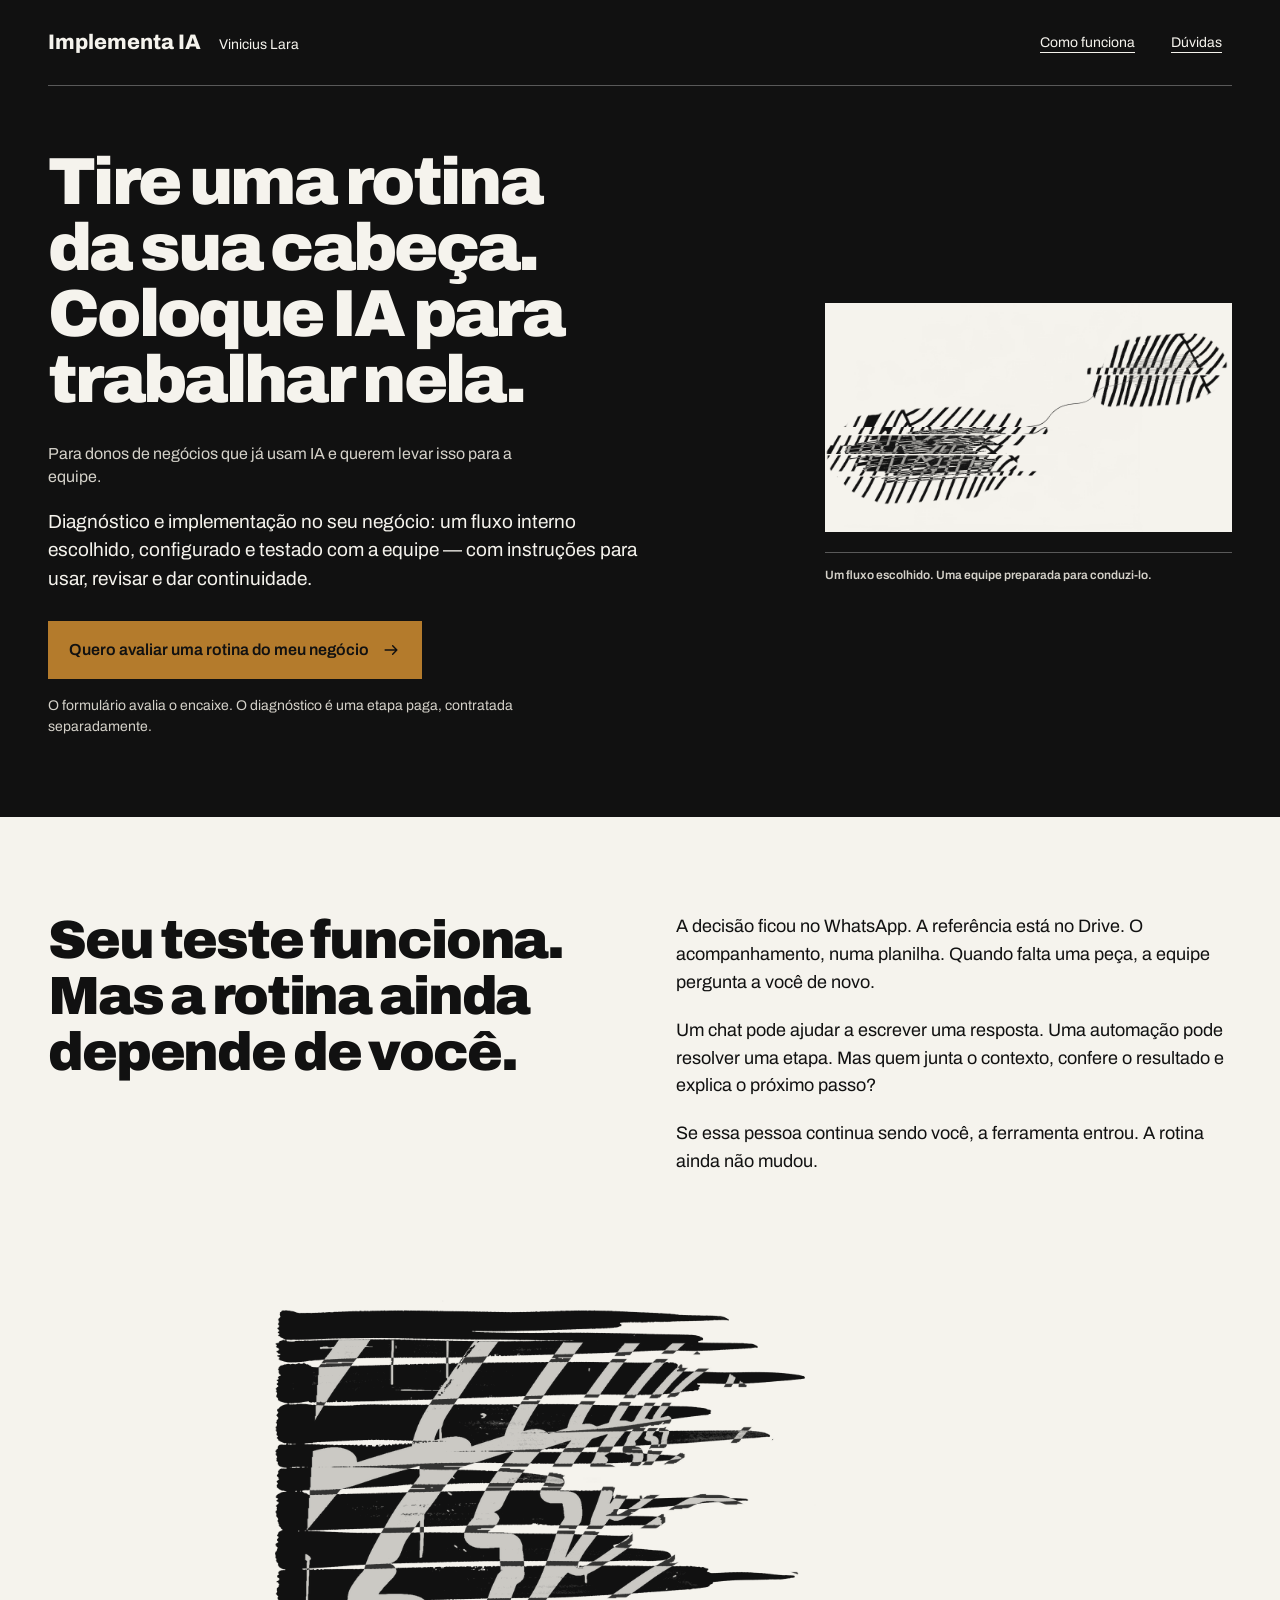
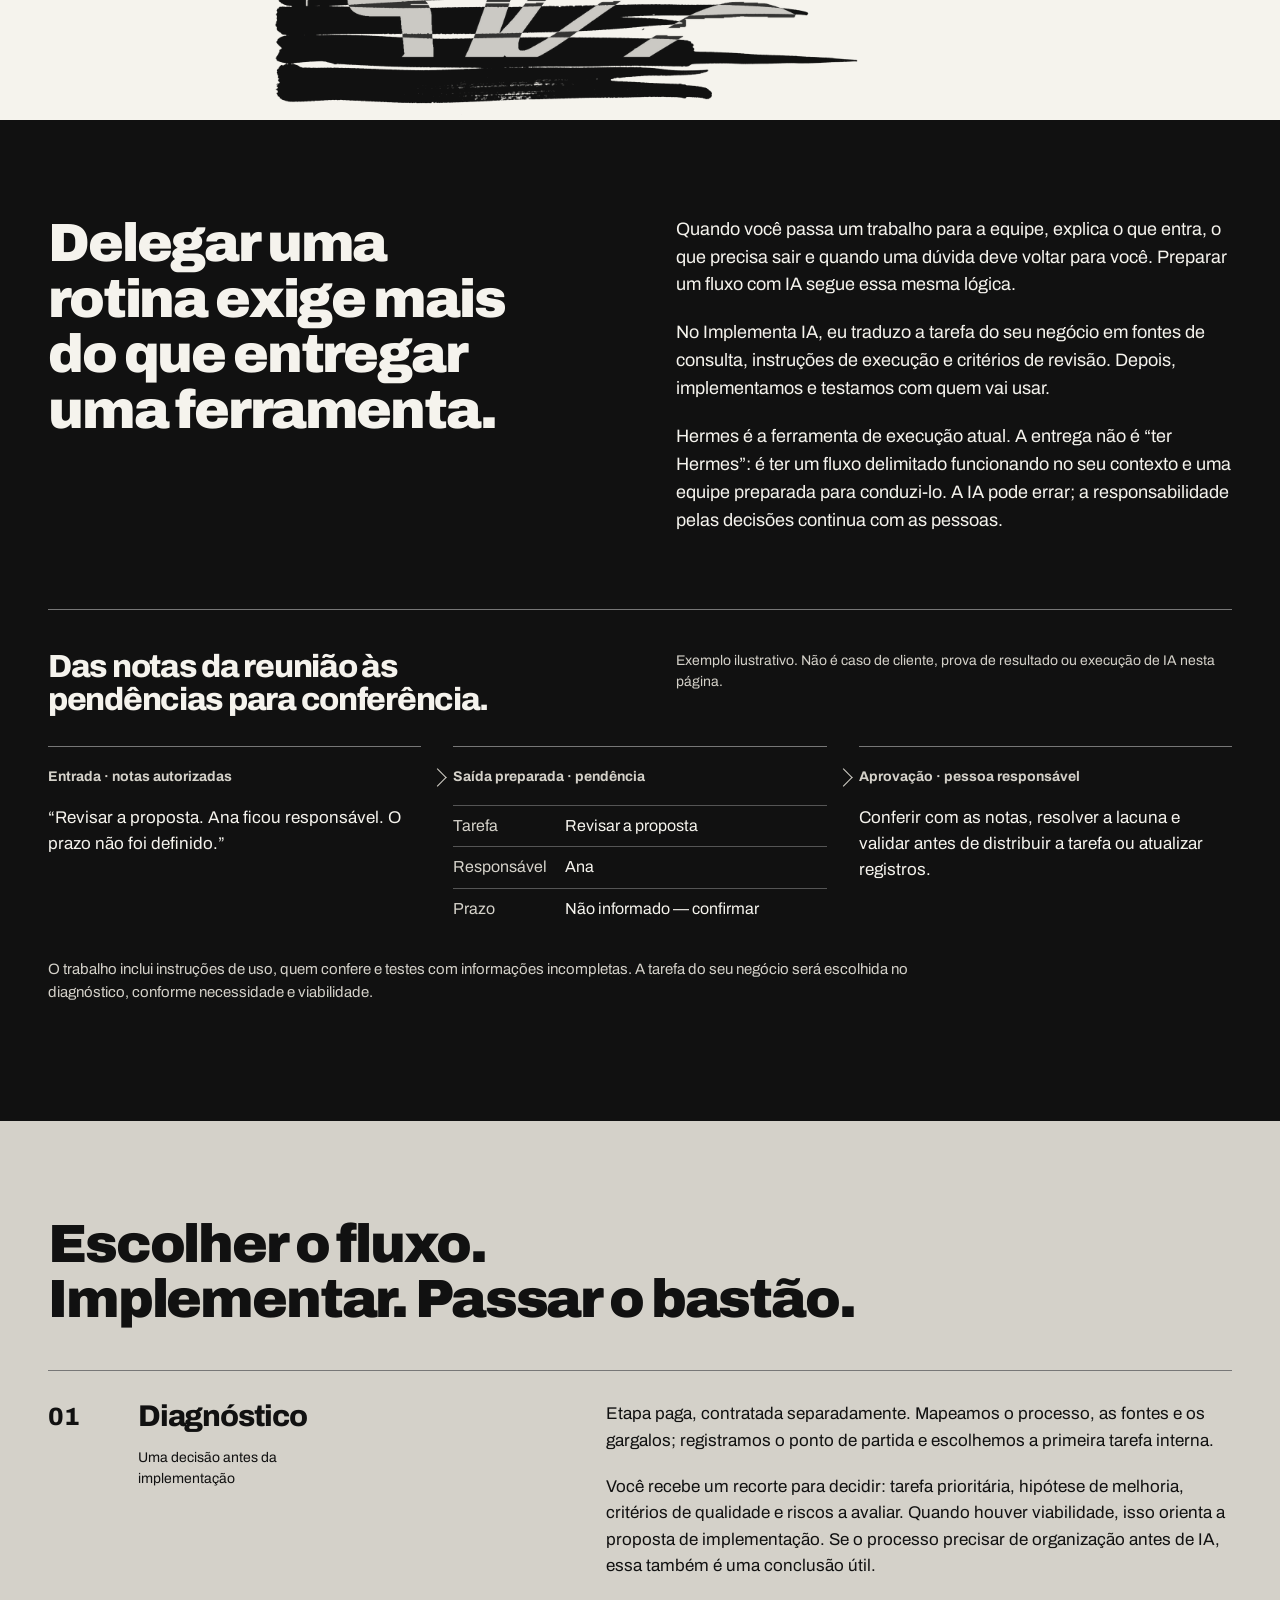
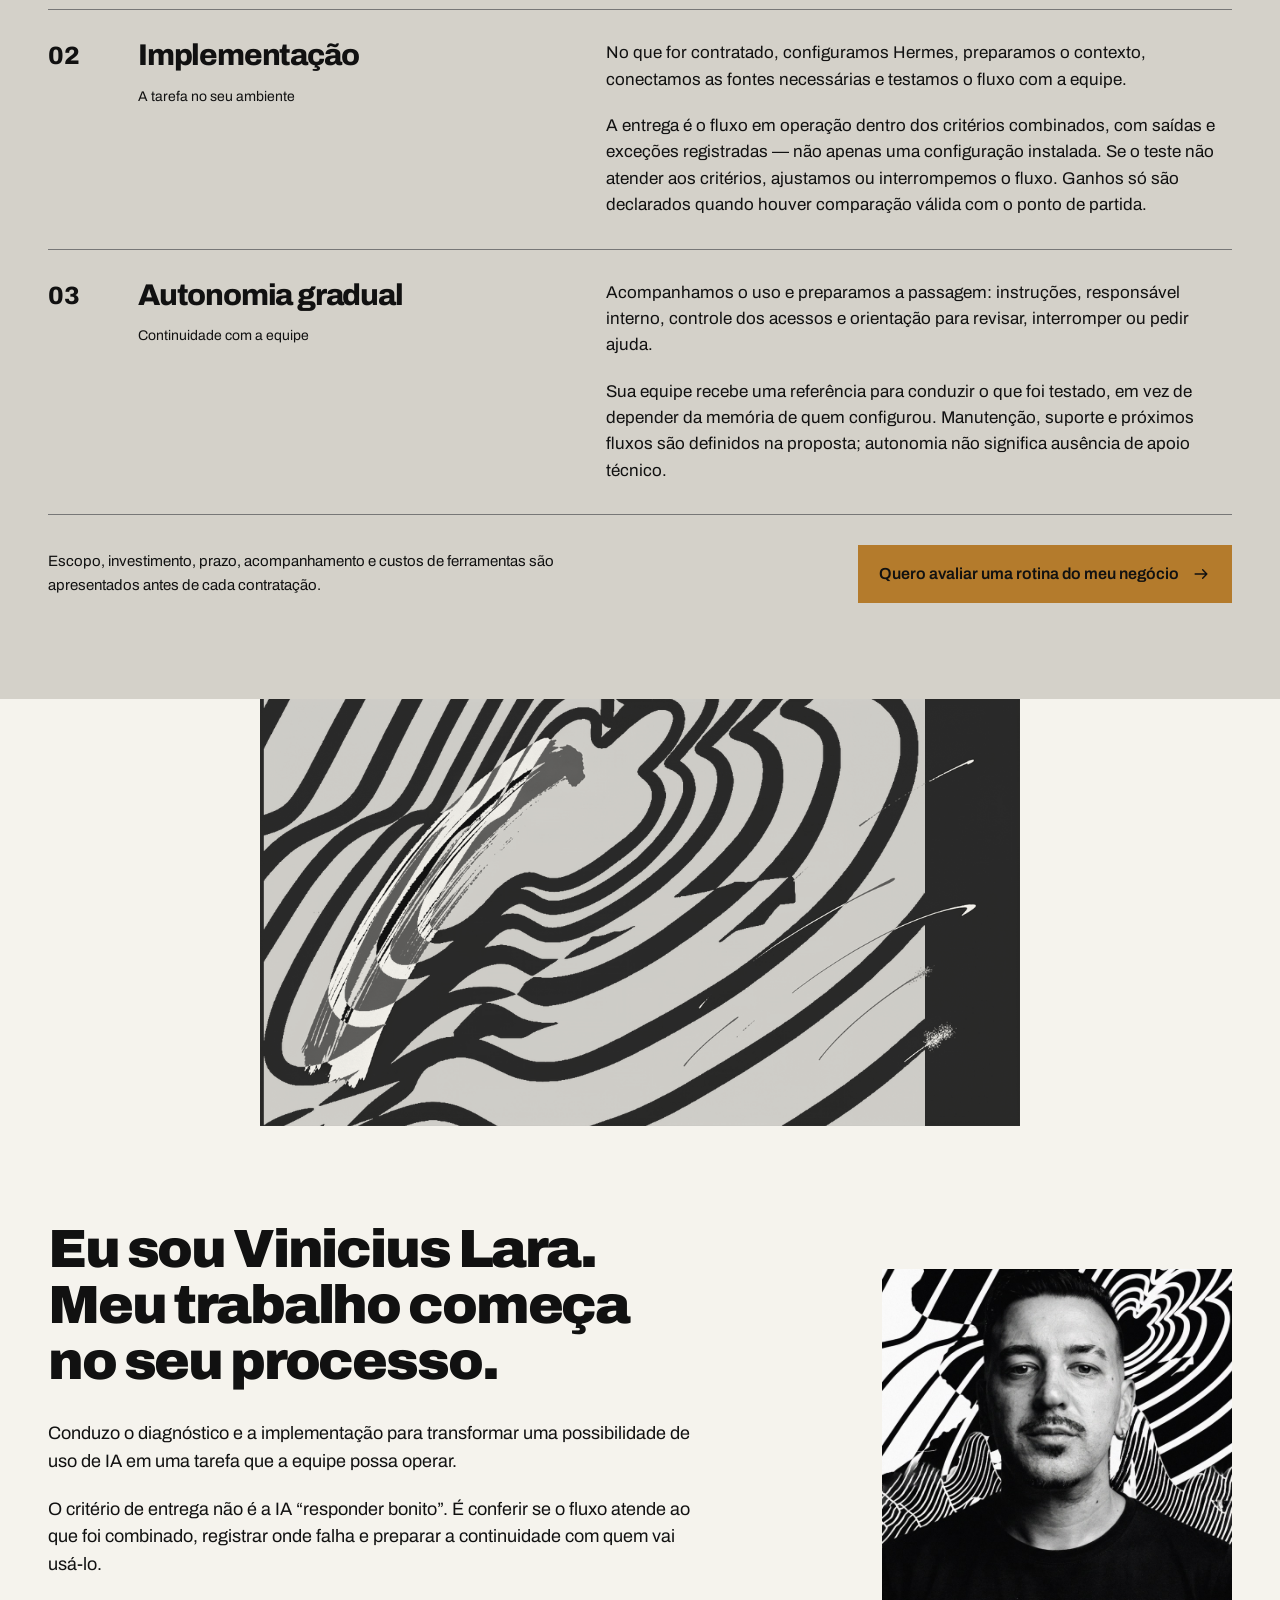
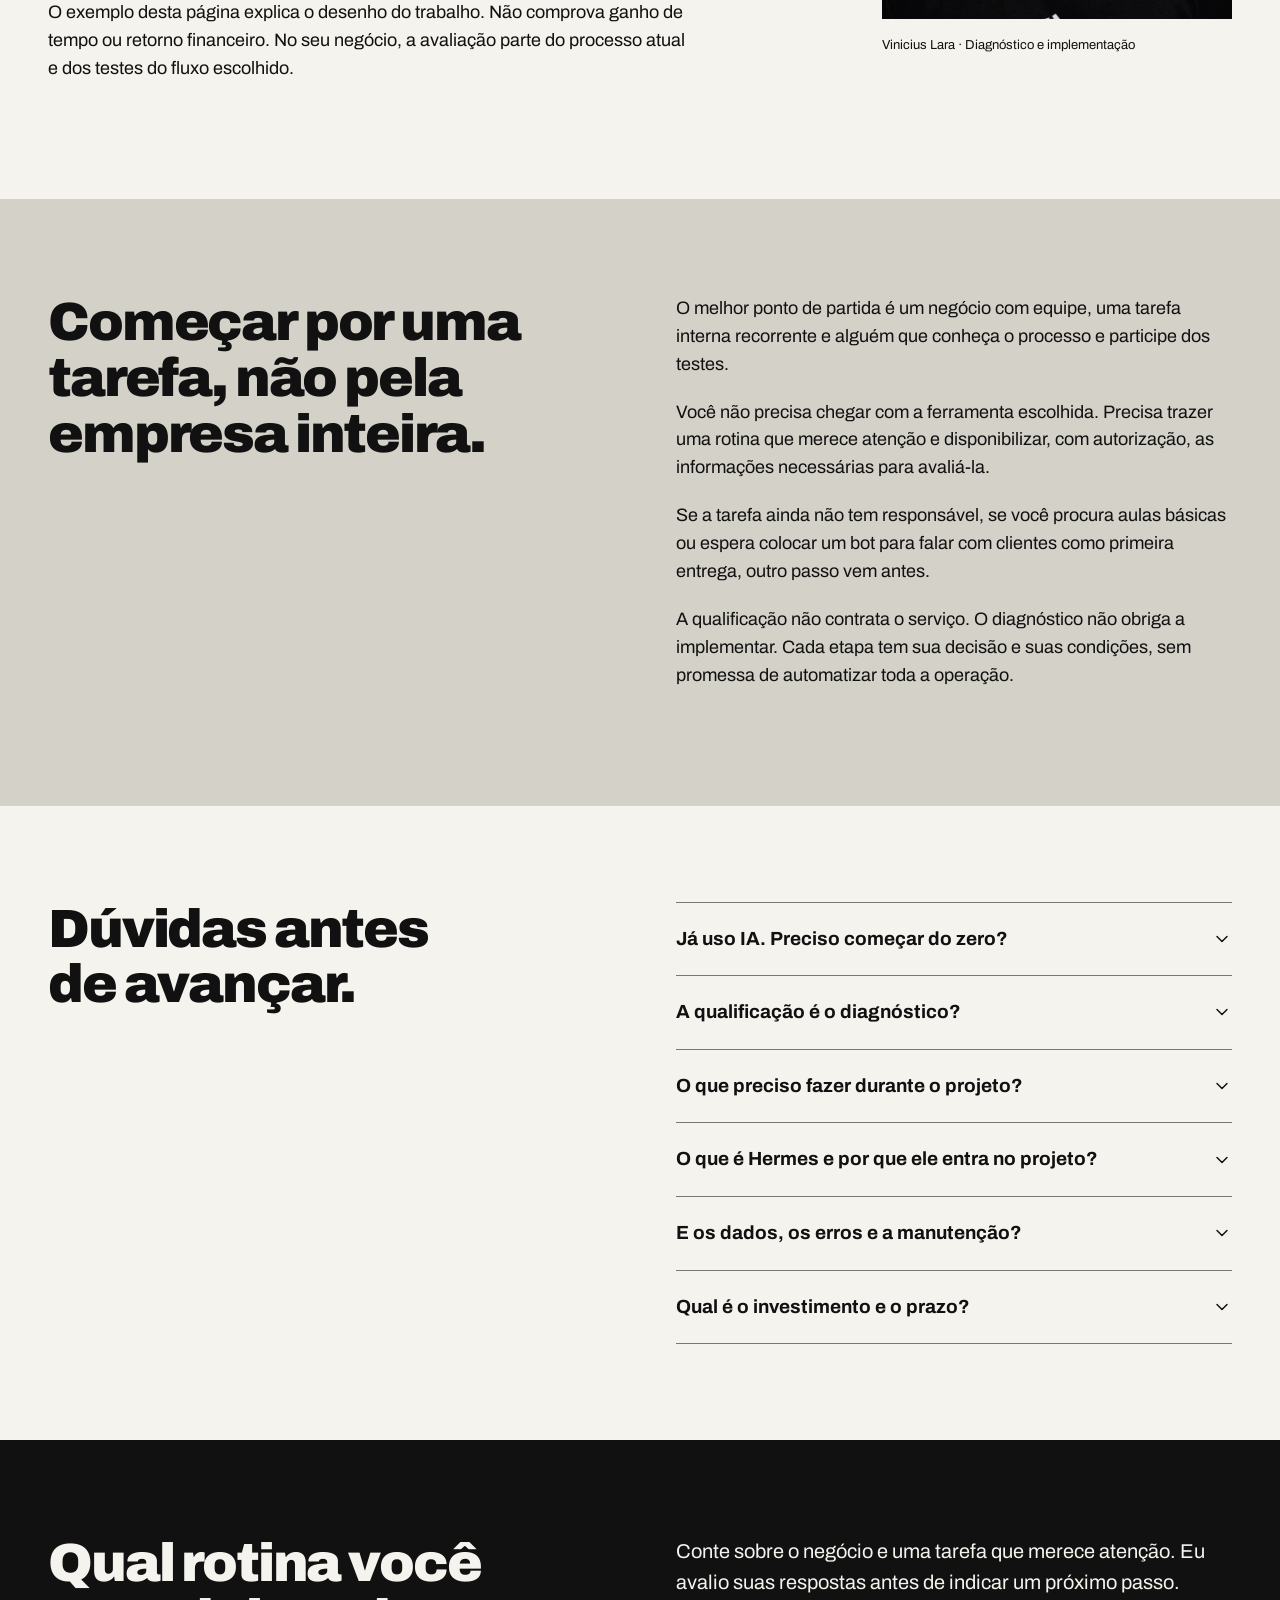
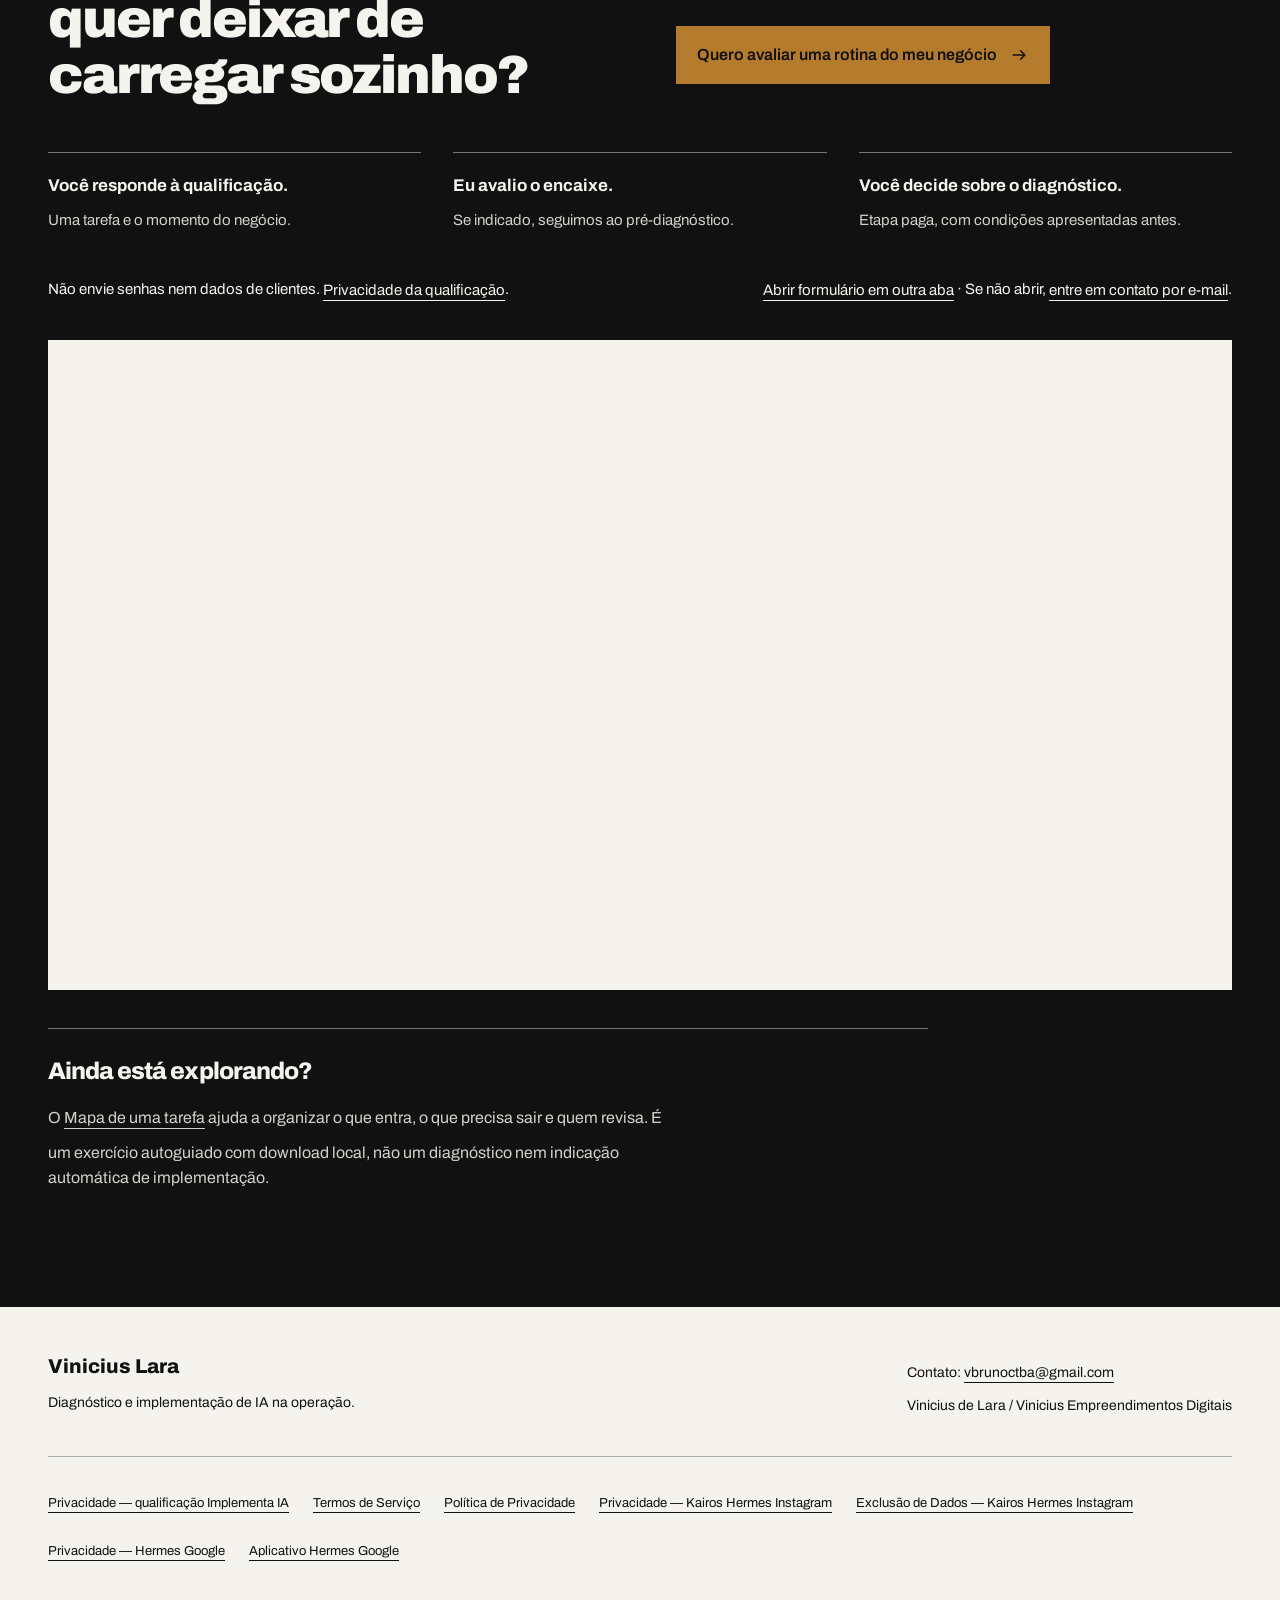
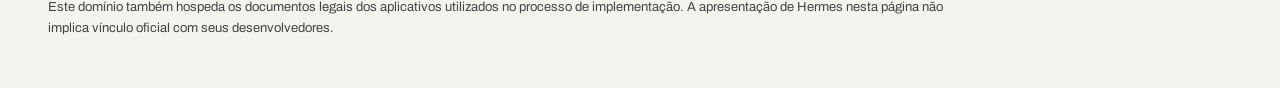
==== commit 0717853c: "feat: apply Copycamp sales structure and ONE editorial aesthetic" ====
--- a/index.html
+++ b/index.html
@@ -1,136 +1,28 @@
-<!DOCTYPE html>
-<html lang="pt-BR">
-<head>
-  <meta charset="UTF-8">
-  <meta name="viewport" content="width=device-width, initial-scale=1">
-  <meta name="theme-color" content="#F5F3ED">
-  <link rel="icon" href="./assets/grafismos/eco-espiral-escuro.png" type="image/png">
-  <title>Implementa IA — Vinicius Lara | IA na operação real</title>
-  <link rel="canonical" href="https://jornadaenergiacriativa.com.br/">
-  <meta property="og:title" content="Implementa IA — Vinicius Lara">
-  <meta property="og:description" content="Diagnóstico e implementação de IA na operação real, com contexto, limites e supervisão humana.">
-  <meta property="og:type" content="website">
-  <meta property="og:url" content="https://jornadaenergiacriativa.com.br/">
-  <meta property="og:image" content="https://jornadaenergiacriativa.com.br/assets/fotos/retrato-web-v1.jpg">
-  <meta name="description" content="Do teste com IA à rotina da empresa: diagnóstico, implementação de um fluxo interno e passagem à equipe, com revisão humana e escopo combinado.">
-  <link rel="preload" href="./assets/fonts/Archivo-variable.woff2" as="font" type="font/woff2" crossorigin>
-  <link rel="stylesheet" href="./assets/site.css">
-  <link rel="stylesheet" href="./assets/brand.css">
-</head>
-<body>
-<a class="skip" href="#conteudo">Pular para o conteúdo</a>
-<header class="header wrap">
-  <div><div class="name">Vinicius Lara</div><p class="descriptor">Diagnóstico e implementação de IA</p></div>
-  <nav aria-label="Navegação principal"><a class="nav-section" href="#como-funciona">Como funciona</a><a class="nav-section" href="#duvidas">Dúvidas</a><a class="nav-cta" href="#qualificacao">Responder à qualificação</a></nav>
-</header>
-<main id="conteudo">
-  <section class="hero wrap" aria-labelledby="titulo">
-    <div class="hero-copy">
-      <h1 id="titulo">Do teste com IA à rotina da sua empresa.</h1>
-      <p class="intro">Diagnóstico e implementação de IA para preparar um fluxo real do seu negócio — com contexto, revisão e uma equipe que saiba conduzir o escopo combinado.</p>
-      <a class="button" href="#qualificacao">Responder à qualificação <svg aria-hidden="true" viewBox="0 0 24 24"><path d="M5 12h14m-5-5 5 5-5 5"/></svg></a>
-      <p class="small hero-note">Você conta seu momento. Eu avalio o encaixe antes de indicar um próximo passo.</p>
-    </div>
-    <figure class="hero-art" aria-hidden="true"><img src="./assets/colecao/C02-25.webp" width="1024" height="576" alt="" fetchpriority="high"><figcaption>Implementa IA · Vinicius Lara</figcaption></figure>
-  </section>
-  <div class="wrap"><div class="hero-bottom"><span>Para donos de negócios com tarefas internas recorrentes.</span><span>Um fluxo escolhido. Critérios claros. Passagem à equipe.</span></div></div>
-
-  <section class="section wrap problem" aria-labelledby="problema-titulo">
-    <div><h2 id="problema-titulo">O teste é individual.<br>A operação é da equipe.</h2><p class="problem-conclusion">Se você já usou IA, viu possibilidades e travou ao levar isso para a empresa, não precisa começar a conversa do zero.</p></div>
-    <ul class="problem-list">
-      <li><h3>O contexto continua na sua cabeça.</h3><p>A decisão está no WhatsApp, a referência no Drive e a tarefa na planilha. A equipe precisa juntar as peças — ou perguntar a você de novo.</p></li>
-      <li><h3>Cada melhoria vira uma peça solta.</h3><p>Um chat ajuda, uma automação resolve um pedaço. Mas o processo ainda precisa de fontes, critérios e alguém responsável por conduzi-lo.</p></li>
-      <li><h3>Delegar não pode virar outra dependência.</h3><p>Você quer saber o que está rodando, o que precisa da sua aprovação e como a equipe dá continuidade sem ficar esperando por cada ajuste.</p></li>
-    </ul>
-  </section>
-
-  <figure class="brand-divider" aria-hidden="true"><img src="./assets/colecao/C02-11.webp" width="1024" height="576" alt="" loading="lazy" decoding="async"></figure>
-
-  <section class="section dark" id="sistema" aria-labelledby="sistema-titulo">
-    <div class="wrap">
-      <div class="system-head">
-        <div><h2 id="sistema-titulo">É como passar uma rotina para a equipe.</h2></div>
-        <div><p class="intro">Não basta entregar uma ferramenta. É preciso explicar o trabalho, definir até onde cada um pode decidir e acompanhar a primeira execução.</p><p class="system-bridge">Com um agente de IA, esse preparo também precisa existir. Hermes entra como ferramenta de execução; a responsabilidade continua com as pessoas.</p></div>
-      </div>
-      <div class="system-details">
-        <div><h3>O procedimento.</h3><p>Selecionar as fontes e os critérios da tarefa. Na implementação, isso vira contexto que o agente consulta e que precisa ser mantido atualizado.</p></div>
-        <div><h3>A alçada.</h3><p>Definir o que pode ser preparado ou executado, quais acessos são necessários e quando pedir aprovação. Permissão por tarefa, não acesso irrestrito.</p></div>
-        <div><h3>A primeira execução acompanhada.</h3><p>Testar o fluxo, conferir as saídas e tratar exceções antes de ampliar a delegação. A equipe aprende também a revisar, parar e pedir suporte.</p></div>
-      </div>
-      <p class="limits"><strong>A analogia organiza o trabalho, não transforma IA em funcionário.</strong> O agente pode errar; testes, revisão e manutenção continuam necessários.</p>
-    </div>
-  </section>
-
-  <section class="section wrap" aria-labelledby="possibilidades-titulo">
-    <div class="section-heading"><h2 id="possibilidades-titulo">Uma tarefa, do começo à revisão.</h2><p>Veja um <strong>exemplo ilustrativo de desenho de fluxo</strong>, não um caso de cliente nem um resultado comprovado. A viabilidade depende das fontes e integrações do seu negócio.</p></div>
-    <div class="routine-example">
-      <h3>Da reunião à lista de pendências.</h3>
-      <ol class="routine-steps">
-        <li><strong>Entrada</strong><p>Notas autorizadas da reunião e o formato esperado da entrega.</p></li>
-        <li><strong>Preparação</strong><p>O agente organiza decisões e prepara pendências com responsáveis para conferência.</p></li>
-        <li><strong>Revisão</strong><p>Uma pessoa valida o que foi decidido antes de distribuir tarefas ou atualizar registros.</p></li>
-        <li><strong>Exceção</strong><p>Se faltar informação ou houver dúvida, o fluxo volta ao responsável. Nada é completado por suposição.</p></li>
-      </ol>
-      <p class="example-note">Outras rotinas podem envolver consultas a procedimentos ou resumos de acompanhamento. A primeira escolha nasce do diagnóstico, não de uma lista de ferramentas.</p>
-    </div>
-  </section>
-
-  <section class="section process" id="como-funciona" aria-labelledby="processo-titulo">
-    <div class="wrap">
-      <h2 id="processo-titulo">Escolher o fluxo.<br>Implementar. Passar o bastão.</h2>
-      <p class="intro">Três fases. A tecnologia entra para servir a uma rotina que faz sentido para o seu negócio.</p>
-      <ol class="phases">
-        <li class="phase"><span class="phase-number" aria-hidden="true">01</span><div><h3>Diagnóstico</h3><p class="phase-tag">Etapa paga, contratada separadamente</p></div><div class="phase-content"><p>Mapear o processo, as fontes, os gargalos e os riscos. Escolher a primeira tarefa e os critérios para testar se a mudança vale a pena.</p><p>Você sai desta etapa com um recorte para decidir: implementar o fluxo, organizar o processo primeiro ou seguir por outra solução.</p></div></li>
-        <li class="phase"><span class="phase-number" aria-hidden="true">02</span><div><h3>Implementação</h3><p class="phase-tag">Contexto, acessos e testes</p></div><div class="phase-content"><p>No escopo acordado, configurar Hermes, conectar apenas o necessário e testar a tarefa com quem vai conduzi-la.</p><p>O trabalho é conferido contra os critérios definidos. Se não atender, o fluxo precisa ser ajustado ou interrompido — não apenas apresentado como pronto.</p></div></li>
-        <li class="phase"><span class="phase-number" aria-hidden="true">03</span><div><h3>Autonomia gradual</h3><p class="phase-tag">Passagem da operação à equipe</p></div><div class="phase-content"><p>Orientar o uso, registrar as fontes e combinar como revisar, parar e escalar exceções. A passagem inclui um responsável interno e o que exige manutenção ou suporte.</p><p>É capacidade para conduzir o escopo comprovado, não promessa de nunca mais precisar de apoio técnico.</p></div></li>
-      </ol>
-      <div class="handoff"><h3>O que significa “passar o bastão”?</h3><p>A equipe precisa saber <strong>onde estão as instruções, quem controla os acessos e o que fazer quando algo sai do esperado</strong>. Esses itens e a responsabilidade pela manutenção são definidos no escopo; a entrega não deve ficar resumida a uma configuração que só o implementador entende.</p></div>
-      <div class="process-bottom"><p>Escopo, investimento, custos de ferramentas e acompanhamento são apresentados antes da contratação. Sem preço, prazo ou ganho padrão prometidos.</p><a class="button" href="#qualificacao">Responder à qualificação <svg aria-hidden="true" viewBox="0 0 24 24"><path d="M5 12h14m-5-5 5 5-5 5"/></svg></a></div>
-    </div>
-  </section>
-
-  <figure class="brand-divider divider-compact" aria-hidden="true"><img src="./assets/colecao/C02-27.webp" width="1024" height="576" alt="" loading="lazy" decoding="async"></figure>
-
-  <section class="section wrap" aria-labelledby="perfil-titulo">
-    <h2 class="fit-head" id="perfil-titulo">Faz sentido para o seu momento?</h2>
-    <div class="fit-columns">
-      <div><h3>O melhor ponto de partida.</h3><ul><li>Um negócio com equipe e uma tarefa interna que se repete.</li><li>Um dono ou responsável que conhece o processo e participa das decisões.</li><li>Fontes e acessos que podem ser disponibilizados com autorização.</li><li>Disposição para testar, revisar e preparar a continuidade interna.</li></ul></div>
-      <div class="notfit"><h3>Talvez outro passo venha antes.</h3><ul><li>Se a rotina ainda não tem responsável ou informações organizadas.</li><li>Se você busca aprender o básico ou aplicar IA só na vida pessoal.</li><li>Se espera execução sem revisão, manutenção ou responsabilidade humana.</li><li>Se o primeiro objetivo é colocar um bot para falar com clientes sem testar o processo interno.</li></ul></div>
-    </div>
-  </section>
-
-  <section class="section wrap person" aria-labelledby="pessoa-titulo">
-    <div class="portrait"><img src="./assets/fotos/retrato-web-v1.jpg" alt="Retrato de Vinicius Lara" width="800" height="800" loading="lazy" decoding="async"></div>
-    <div><h2 id="pessoa-titulo">Vinicius Lara.<br>IA na operação real.</h2><p>Ajudo donos de negócios a identificar onde a IA faz sentido e a colocá-la para funcionar na operação, com limites e responsabilidades claros.</p><p>O trabalho começa no processo que precisa melhorar e passa pela implementação no seu contexto. O objetivo é preparar a continuidade com a equipe, em vez de trocar um gargalo por outro.</p><p class="principle">Antes de delegar, combine quem responde quando algo sai do esperado.</p></div>
-  </section>
-
-  <section class="section wrap faq" id="duvidas" aria-labelledby="faq-titulo">
-    <h2 id="faq-titulo">Dúvidas de quem vai decidir.</h2>
-    <div class="faq-list">
-      <details><summary>Já uso IA. Preciso começar do zero? <svg aria-hidden="true" viewBox="0 0 24 24"><path d="m6 9 6 6 6-6"/></svg></summary><p>Não. O que você já testou ajuda a entender o ponto de partida. O diagnóstico olha para a rotina compartilhada: fontes, responsáveis, acessos e critérios — o que muda quando o trabalho sai do seu chat e entra na equipe.</p></details>
-      <details><summary>A qualificação é o diagnóstico? <svg aria-hidden="true" viewBox="0 0 24 24"><path d="m6 9 6 6 6-6"/></svg></summary><p>Não. Este primeiro formulário serve para avaliar o encaixe. Se indicado, um segundo formulário de pré-diagnóstico detalha a rotina. O diagnóstico é uma etapa paga, com escopo e condições apresentados antes da contratação. Nenhum desses formulários confirma contratação ou aprovação automática.</p></details>
-      <details><summary>Por que Hermes como “Sistema Operacional”? <svg aria-hidden="true" viewBox="0 0 24 24"><path d="m6 9 6 6 6-6"/></svg></summary><p>É uma forma de organizar contexto, ferramentas e fluxos do negócio em torno de um agente. Não é um sistema que substitui Windows, macOS ou Linux, nem uma garantia de automação integral. A ferramenta é o meio; a entrega é um fluxo delimitado e testado no seu contexto.</p></details>
-      <details><summary>Vou perder o controle dos dados ou das decisões? <svg aria-hidden="true" viewBox="0 0 24 24"><path d="m6 9 6 6 6-6"/></svg></summary><p>Os acessos precisam ser delimitados e autorizados por você. Fontes, aprovações e responsável humano são definidos antes de executar ações sensíveis. Isso não elimina riscos: dados, fornecedores e exceções precisam ser avaliados para cada fluxo.</p></details>
-      <details><summary>Quem cuida quando algo quebra? <svg aria-hidden="true" viewBox="0 0 24 24"><path d="m6 9 6 6 6-6"/></svg></summary><p>A proposta precisa definir quem acompanha o fluxo, trata incidentes e mantém o contexto e os acessos. A equipe recebe orientação dentro do escopo; manutenção e eventual suporte externo são combinados, não presumidos como ilimitados.</p></details>
-      <details><summary>Qual é o investimento e o prazo? <svg aria-hidden="true" viewBox="0 0 24 24"><path d="m6 9 6 6 6-6"/></svg></summary><p>Dependem da tarefa, das integrações e do acompanhamento. A proposta separa o serviço de eventuais custos de infraestrutura, modelos de IA e ferramentas, antes da contratação. Não há retorno financeiro ou economia de tempo garantidos.</p></details>
-    </div>
-  </section>
-
-  <section class="section dark qualification" id="qualificacao" aria-labelledby="qualificacao-titulo">
-    <div class="wrap">
-      <div class="qualification-head"><h2 id="qualificacao-titulo">Vamos entender seu ponto de partida.</h2><p>Conte sobre o negócio e uma tarefa que merece atenção. Suas respostas são avaliadas por mim antes de indicar um pré-diagnóstico ou outra orientação.</p></div>
-      <ol class="next-steps"><li><strong>Você responde.</strong><span>Um retrato inicial do momento e da tarefa.</span></li><li><strong>Eu avalio o encaixe.</strong><span>Se fizer sentido, seguimos para o segundo formulário.</span></li><li><strong>Você decide o próximo passo.</strong><span>Diagnóstico e contratação são etapas separadas.</span></li></ol>
-      <div class="form-guidance"><p>Evite senhas e dados de clientes. <a href="./privacidade-qualificacao.html">Leia a política de privacidade</a>.</p><a class="button" href="https://viniciuscwb.typeform.com/to/xsjKtx7v" target="_blank" rel="noopener">Abrir formulário em outra aba <svg aria-hidden="true" viewBox="0 0 24 24"><path d="M5 12h14m-5-5 5 5-5 5"/></svg></a></div>
-      <div class="form-shell" id="qualification-embed"><iframe id="qualification-form" src="https://viniciuscwb.typeform.com/to/xsjKtx7v" data-embed="typeform" title="Formulário de qualificação — Implementa IA" loading="lazy" referrerpolicy="strict-origin-when-cross-origin" allow="fullscreen"></iframe></div>
-      <p class="form-help">Você pode responder aqui ou usar a outra aba. Se o Typeform não abrir, <a href="mailto:vbrunoctba@gmail.com">entre em contato por e-mail</a>; não envie informações sigilosas.</p>
-      <div class="alternative"><h3>Ainda está explorando?</h3><p>Antes de escolher uma ferramenta, organize uma tarefa: o que entra, o que precisa sair, quem revisa e como saber se funcionou.</p><a class="text-action" href="./mapa-tarefa.html">Usar o Mapa de uma tarefa <svg aria-hidden="true" viewBox="0 0 24 24"><path d="M5 12h14m-5-5 5 5-5 5"/></svg></a><p class="small">Exercício autoguiado com download local. Não é diagnóstico ou indicação automática de implementação.</p></div>
-    </div>
-  </section>
-</main>
-<footer class="wrap">
+<!doctype html>
+<html lang="pt-BR"><head><meta charset="utf-8"><meta name="viewport" content="width=device-width,initial-scale=1">
+<title>Implementa IA — Uma rotina preparada para a equipe | Vinicius Lara</title>
+<meta name="description" content="Diagnóstico e implementação de IA em um fluxo interno do negócio, com testes e instruções de continuidade para a equipe. Avalie uma rotina na qualificação.">
+<meta name="robots" content="index, follow">
+<link rel="canonical" href="https://jornadaenergiacriativa.com.br/">
+<meta property="og:type" content="website"><meta property="og:locale" content="pt_BR"><meta property="og:title" content="Implementa IA — Uma rotina preparada para a equipe"><meta property="og:description" content="Escolher um fluxo interno, implementar, testar e preparar a continuidade com a equipe. Qualificação não é contratação; diagnóstico pago separado."><meta property="og:url" content="https://jornadaenergiacriativa.com.br/">
+<link rel="preload" href="./assets/fonts/Archivo-variable.woff2" as="font" type="font/woff2" crossorigin>
+<link rel="stylesheet" href="./assets/brand.css"><link rel="stylesheet" href="./assets/v3.css"></head>
+<body><a class="skip" href="#conteudo">Pular para o conteúdo</a>
+<main id="conteudo"><div class="dark opening"><header class="wrap header"><a class="identity" href="./" aria-label="Implementa IA — Vinicius Lara"><strong>Implementa IA</strong><span>Vinicius Lara</span></a><nav aria-label="Navegação principal"><a href="#como-funciona">Como funciona</a><a href="#duvidas">Dúvidas</a></nav></header>
+<section class="wrap hero" aria-labelledby="hero-title"><div class="hero-copy"><h1 id="hero-title">Tire uma rotina da sua cabeça. Coloque IA para trabalhar nela.</h1><p class="audience">Para donos de negócios que já usam IA e querem levar isso para a equipe.</p><p class="intro">Diagnóstico e implementação no seu negócio: um fluxo interno escolhido, configurado e testado com a equipe — com instruções para usar, revisar e dar continuidade.</p><a class="button primary" href="#qualificacao">Quero avaliar uma rotina do meu negócio <svg aria-hidden="true" viewBox="0 0 24 24"><path d="M5 12h14m-5-5 5 5-5 5"/></svg></a><p class="hero-note">O formulário avalia o encaixe. O diagnóstico é uma etapa paga, contratada separadamente.</p></div><figure class="hero-art" aria-hidden="true"><img src="./assets/colecao/C02-25.webp" width="1024" height="576" alt="" fetchpriority="high"><figcaption>Um fluxo escolhido. Uma equipe preparada para conduzi-lo.</figcaption></figure></section></div>
+<section class="section paper" aria-labelledby="problem-title"><div class="wrap split"><h2 id="problem-title">Seu teste funciona. Mas a rotina ainda depende de você.</h2><div><p>A decisão ficou no WhatsApp. A referência está no Drive. O acompanhamento, numa planilha. Quando falta uma peça, a equipe pergunta a você de novo.</p><p>Um chat pode ajudar a escrever uma resposta. Uma automação pode resolver uma etapa. Mas quem junta o contexto, confere o resultado e explica o próximo passo?</p><p>Se essa pessoa continua sendo você, a ferramenta entrou. A rotina ainda não mudou.</p></div></div></section>
+<figure class="brand-divider" aria-hidden="true"><img src="./assets/colecao/C02-11.webp" width="1024" height="576" alt="" loading="lazy" decoding="async"></figure>
+<section class="section dark mechanism" aria-labelledby="mechanism-title"><div class="wrap"><div class="split"><h2 id="mechanism-title">Delegar uma rotina exige mais do que entregar uma ferramenta.</h2><div><p>Quando você passa um trabalho para a equipe, explica o que entra, o que precisa sair e quando uma dúvida deve voltar para você. Preparar um fluxo com IA segue essa mesma lógica.</p><p>No Implementa IA, eu traduzo a tarefa do seu negócio em fontes de consulta, instruções de execução e critérios de revisão. Depois, implementamos e testamos com quem vai usar.</p><p>Hermes é a ferramenta de execução atual. A entrega não é “ter Hermes”: é ter um fluxo delimitado funcionando no seu contexto e uma equipe preparada para conduzi-lo. A IA pode errar; a responsabilidade pelas decisões continua com as pessoas.</p></div></div>
+<div class="illustration"><div class="example-heading"><h3>Das notas da reunião às pendências para conferência.</h3><p>Exemplo ilustrativo. Não é caso de cliente, prova de resultado ou execução de IA nesta página.</p></div><ol class="diagram"><li><span class="diagram-label">Entrada · notas autorizadas</span><p>“Revisar a proposta. Ana ficou responsável. O prazo não foi definido.”</p></li><li><span class="diagram-label">Saída preparada · pendência</span><dl><div><dt>Tarefa</dt><dd>Revisar a proposta</dd></div><div><dt>Responsável</dt><dd>Ana</dd></div><div><dt>Prazo</dt><dd>Não informado — confirmar</dd></div></dl></li><li><span class="diagram-label">Aprovação · pessoa responsável</span><p>Conferir com as notas, resolver a lacuna e validar antes de distribuir a tarefa ou atualizar registros.</p></li></ol><p class="example-note">O trabalho inclui instruções de uso, quem confere e testes com informações incompletas. A tarefa do seu negócio será escolhida no diagnóstico, conforme necessidade e viabilidade.</p></div></div></section>
+<section class="section soft" id="como-funciona" aria-labelledby="offer-title"><div class="wrap"><h2 id="offer-title" class="wide-title">Escolher o fluxo.<br>Implementar. Passar o bastão.</h2><ol class="phases"><li class="phase"><span class="number" aria-hidden="true">01</span><div><h3>Diagnóstico</h3><p class="phase-tag">Uma decisão antes da implementação</p></div><div class="phase-copy"><p>Etapa paga, contratada separadamente. Mapeamos o processo, as fontes e os gargalos; registramos o ponto de partida e escolhemos a primeira tarefa interna.</p><p>Você recebe um recorte para decidir: tarefa prioritária, hipótese de melhoria, critérios de qualidade e riscos a avaliar. Quando houver viabilidade, isso orienta a proposta de implementação. Se o processo precisar de organização antes de IA, essa também é uma conclusão útil.</p></div></li><li class="phase"><span class="number" aria-hidden="true">02</span><div><h3>Implementação</h3><p class="phase-tag">A tarefa no seu ambiente</p></div><div class="phase-copy"><p>No que for contratado, configuramos Hermes, preparamos o contexto, conectamos as fontes necessárias e testamos o fluxo com a equipe.</p><p>A entrega é o fluxo em operação dentro dos critérios combinados, com saídas e exceções registradas — não apenas uma configuração instalada. Se o teste não atender aos critérios, ajustamos ou interrompemos o fluxo. Ganhos só são declarados quando houver comparação válida com o ponto de partida.</p></div></li><li class="phase"><span class="number" aria-hidden="true">03</span><div><h3>Autonomia gradual</h3><p class="phase-tag">Continuidade com a equipe</p></div><div class="phase-copy"><p>Acompanhamos o uso e preparamos a passagem: instruções, responsável interno, controle dos acessos e orientação para revisar, interromper ou pedir ajuda.</p><p>Sua equipe recebe uma referência para conduzir o que foi testado, em vez de depender da memória de quem configurou. Manutenção, suporte e próximos fluxos são definidos na proposta; autonomia não significa ausência de apoio técnico.</p></div></li></ol><div class="offer-close"><p>Escopo, investimento, prazo, acompanhamento e custos de ferramentas são apresentados antes de cada contratação.</p><a class="button primary" href="#qualificacao">Quero avaliar uma rotina do meu negócio <svg aria-hidden="true" viewBox="0 0 24 24"><path d="M5 12h14m-5-5 5 5-5 5"/></svg></a></div></div></section>
+<figure class="brand-divider" aria-hidden="true"><img src="./assets/colecao/C02-27.webp" width="1024" height="576" alt="" loading="lazy" decoding="async"></figure>
+<section class="section paper" aria-labelledby="person-title"><div class="wrap person"><div><h2 id="person-title">Eu sou Vinicius Lara. Meu trabalho começa no seu processo.</h2><p>Conduzo o diagnóstico e a implementação para transformar uma possibilidade de uso de IA em uma tarefa que a equipe possa operar.</p><p>O critério de entrega não é a IA “responder bonito”. É conferir se o fluxo atende ao que foi combinado, registrar onde falha e preparar a continuidade com quem vai usá-lo.</p><p>O exemplo desta página explica o desenho do trabalho. Não comprova ganho de tempo ou retorno financeiro. No seu negócio, a avaliação parte do processo atual e dos testes do fluxo escolhido.</p></div><figure class="portrait"><img src="./assets/fotos/retrato-web-v1.jpg" width="800" height="800" alt="Retrato de Vinicius Lara" loading="lazy" decoding="async"><figcaption>Vinicius Lara · Diagnóstico e implementação</figcaption></figure></div></section>
+<section class="section soft" aria-labelledby="fit-title"><div class="wrap split"><h2 id="fit-title">Começar por uma tarefa, não pela empresa inteira.</h2><div><p>O melhor ponto de partida é um negócio com equipe, uma tarefa interna recorrente e alguém que conheça o processo e participe dos testes.</p><p>Você não precisa chegar com a ferramenta escolhida. Precisa trazer uma rotina que merece atenção e disponibilizar, com autorização, as informações necessárias para avaliá-la.</p><p>Se a tarefa ainda não tem responsável, se você procura aulas básicas ou espera colocar um bot para falar com clientes como primeira entrega, outro passo vem antes.</p><p>A qualificação não contrata o serviço. O diagnóstico não obriga a implementar. Cada etapa tem sua decisão e suas condições, sem promessa de automatizar toda a operação.</p></div></div></section>
+<section class="section paper" id="duvidas" aria-labelledby="faq-title"><div class="wrap split faq"><h2 id="faq-title">Dúvidas antes de avançar.</h2><div class="faq-list"><details><summary>Já uso IA. Preciso começar do zero?<svg aria-hidden="true" viewBox="0 0 24 24"><path d="m6 9 6 6 6-6"/></svg></summary><p>Não. Seus testes ajudam a entender o ponto de partida. O trabalho é levar o que faz sentido para uma rotina compartilhada, com fontes, responsáveis e uma forma de conferir a entrega.</p></details><details><summary>A qualificação é o diagnóstico?<svg aria-hidden="true" viewBox="0 0 24 24"><path d="m6 9 6 6 6-6"/></svg></summary><p>Não. O primeiro formulário avalia o encaixe. Se indicado, um segundo formulário de pré-diagnóstico detalha a rotina para preparar a avaliação. O diagnóstico é o trabalho pago de mapear, priorizar e definir critérios. Preencher os formulários não confirma contratação nem aprovação automática.</p></details><details><summary>O que preciso fazer durante o projeto?<svg aria-hidden="true" viewBox="0 0 24 24"><path d="m6 9 6 6 6-6"/></svg></summary><p>Participar das decisões sobre a tarefa, indicar um responsável interno, autorizar as fontes necessárias e reservar participação da equipe nos testes. A proposta define esse envolvimento; implementação não acontece sem conhecer o seu processo.</p></details><details><summary>O que é Hermes e por que ele entra no projeto?<svg aria-hidden="true" viewBox="0 0 24 24"><path d="m6 9 6 6 6-6"/></svg></summary><p>É a ferramenta usada para executar o fluxo com contexto e acesso às fontes autorizadas. Não substitui os sistemas da empresa por definição. As conexões e capacidades necessárias são avaliadas para a tarefa escolhida.</p></details><details><summary>E os dados, os erros e a manutenção?<svg aria-hidden="true" viewBox="0 0 24 24"><path d="m6 9 6 6 6-6"/></svg></summary><p>Acessos e aprovações são definidos por tarefa. Nos testes, verificamos as saídas e como tratar exceções. Isso não elimina riscos: a proposta precisa definir quem mantém o fluxo, trata incidentes e presta eventual suporte.</p></details><details><summary>Qual é o investimento e o prazo?<svg aria-hidden="true" viewBox="0 0 24 24"><path d="m6 9 6 6 6-6"/></svg></summary><p>Dependem da tarefa, das integrações e do acompanhamento. As condições do diagnóstico são apresentadas antes de contratá-lo; a implementação tem proposta própria. Custos de infraestrutura, modelos de IA e ferramentas são discriminados. Não há ROI ou economia de tempo garantidos.</p></details></div></div></section>
+<section class="section dark qualification" id="qualificacao" aria-labelledby="qualificacao-title"><div class="wrap"><div class="split"><h2 id="qualificacao-title">Qual rotina você quer deixar de carregar sozinho?</h2><div><p class="intro">Conte sobre o negócio e uma tarefa que merece atenção. Eu avalio suas respostas antes de indicar um próximo passo.</p><a class="button primary" href="#qualification-embed">Quero avaliar uma rotina do meu negócio <svg aria-hidden="true" viewBox="0 0 24 24"><path d="M5 12h14m-5-5 5 5-5 5"/></svg></a></div></div><ol class="next-steps"><li><strong>Você responde à qualificação.</strong><span>Uma tarefa e o momento do negócio.</span></li><li><strong>Eu avalio o encaixe.</strong><span>Se indicado, seguimos ao pré-diagnóstico.</span></li><li><strong>Você decide sobre o diagnóstico.</strong><span>Etapa paga, com condições apresentadas antes.</span></li></ol>
+<div class="form-guidance"><p>Não envie senhas nem dados de clientes. <a href="./privacidade-qualificacao.html">Privacidade da qualificação</a>.</p><p><a href="https://viniciuscwb.typeform.com/to/xsjKtx7v" target="_blank" rel="noopener">Abrir formulário em outra aba</a> · Se não abrir, <a href="mailto:vbrunoctba@gmail.com">entre em contato por e-mail</a>.</p></div><div class="form-shell" id="qualification-embed"><iframe id="qualification-form" src="https://viniciuscwb.typeform.com/to/xsjKtx7v" data-embed="typeform" title="Formulário de qualificação — Implementa IA" loading="lazy" referrerpolicy="strict-origin-when-cross-origin" allow="fullscreen"></iframe></div>
+<div class="alternative"><h3>Ainda está explorando?</h3><p>O <a href="./mapa-tarefa.html">Mapa de uma tarefa</a> ajuda a organizar o que entra, o que precisa sair e quem revisa. É um exercício autoguiado com download local, não um diagnóstico nem indicação automática de implementação.</p></div></div></section></main><footer class="wrap">
   <div class="footer-top"><div><p class="footer-name">Vinicius Lara</p><p>Diagnóstico e implementação de IA na operação.</p></div><p>Contato: <a href="mailto:vbrunoctba@gmail.com">vbrunoctba@gmail.com</a><br>Vinicius de Lara / Vinicius Empreendimentos Digitais</p></div>
   <nav class="footer-links" aria-label="Documentos legais"><a href="./privacidade-qualificacao.html">Privacidade — qualificação Implementa IA</a><a href="./termos.html">Termos de Serviço</a><a href="./privacidade.html">Política de Privacidade</a><a href="./privacidade-kairos-hermes-instagram.html">Privacidade — Kairos Hermes Instagram</a><a href="./exclusao-dados-kairos-hermes-instagram.html">Exclusão de Dados — Kairos Hermes Instagram</a><a href="./privacidade-hermes-google.html">Privacidade — Hermes Google</a><a href="./hermes-google.html">Aplicativo Hermes Google</a></nav>
   <p class="footer-meta">Este domínio também hospeda os documentos legais dos aplicativos utilizados no processo de implementação. A apresentação de Hermes nesta página não implica vínculo oficial com seus desenvolvedores.</p>
-</footer>
-</body>
-</html>
+</footer></body></html>
--- a/assets/v3.css
+++ b/assets/v3.css
@@ -0,0 +1,6 @@
+*{box-sizing:border-box}html{scroll-behavior:smooth;scrollbar-color:#777 #111}body{margin:0;font:400 18px/1.55 Archivo,Arial,sans-serif;background:var(--paper);color:var(--ink)}::selection{background:var(--accent);color:var(--ink)}a{color:inherit;text-underline-offset:5px}img{display:block;max-width:100%;height:auto}p{margin:0 0 20px;max-width:70ch}h1,h2,h3{margin:0;font-weight:900;line-height:1.04;letter-spacing:-.04em;text-wrap:balance}h2{font-size:clamp(35px,4.2vw,60px)}h3{font-size:28px;font-weight:800}figure{margin:0}.wrap{width:min(1248px,calc(100% - 96px));margin-inline:auto}.dark{background:var(--ink);color:var(--paper)}.paper{background:var(--paper)}.soft{background:var(--muted)}.section{padding-block:96px}section[id]{scroll-margin-top:24px}.split{display:grid;grid-template-columns:minmax(0,1fr) minmax(0,1fr);gap:72px;align-items:start}.split>div{min-width:0}.split h2{max-width:580px}.header{display:flex;align-items:center;justify-content:space-between;min-height:86px;border-bottom:1px solid #595959;gap:24px}.identity{display:flex;align-items:baseline;gap:18px;text-decoration:none;min-height:44px;padding-block:12px}.identity strong{font-weight:800;font-size:21px}.identity span{font-size:14px}.header nav{display:flex;gap:16px}.header nav a{font-size:14px;min-height:44px;display:inline-flex;align-items:center;padding:10px}.header nav a:hover{text-decoration:underline}.hero{display:grid;grid-template-columns:minmax(0,1.4fr) minmax(0,.8fr);gap:64px;align-items:center;padding-block:64px 80px}.hero h1{font-size:clamp(48px,5.2vw,75px);line-height:.99;max-width:760px;letter-spacing:-.04em}.hero .audience{font-size:16px;line-height:1.45;margin-top:28px;max-width:510px;color:var(--muted)}.hero .intro{font-size:19px;line-height:1.5;max-width:600px;margin-top:18px}.hero .button{margin-top:8px}.hero .hero-note{font-size:14px;line-height:1.5;color:var(--muted);margin:16px 0 0;max-width:490px}.hero-art{align-self:center;min-height:0;display:block}.hero-art img{width:100%;height:auto;object-fit:contain}.hero-art figcaption{font-size:12px;line-height:1.45;color:var(--muted);border-top:1px solid #595959;margin-top:20px;padding-top:14px}.button.primary{border-radius:0;font-size:16px;min-height:56px;padding:17px 20px;border-color:var(--accent);text-align:left}.button.primary svg{flex:none}.button.primary:hover{background:var(--paper);color:var(--ink)}.dark .button.primary:hover{background:var(--paper);color:var(--ink)}.brand-divider{width:min(760px,calc(100% - 96px));margin:0 auto;background:var(--paper)}.brand-divider img{width:100%;height:auto;object-fit:contain}.mechanism{margin-top:0}.illustration{border-top:1px solid #777;padding-top:40px;margin-top:54px}.example-heading{display:grid;grid-template-columns:1fr 1fr;gap:72px;align-items:start}.example-heading h3{font-size:32px;max-width:540px}.example-heading p{font-size:14px;color:var(--muted)}.diagram{display:grid;grid-template-columns:repeat(3,minmax(0,1fr));list-style:none;padding:0;margin:30px 0 0;gap:32px}.diagram li{border-top:1px solid #777;padding-top:20px;min-width:0;position:relative}.diagram li+li:before{content:'';position:absolute;left:-22px;top:24px;width:12px;height:12px;border-top:1px solid var(--muted);border-right:1px solid var(--muted);transform:rotate(45deg)}.diagram-label{display:block;font-size:14px;font-weight:700;line-height:1.4;margin-bottom:18px;color:var(--muted)}.diagram p{font-size:17px}.diagram dl{font-size:16px;margin:0}.diagram dl div{display:grid;grid-template-columns:100px minmax(0,1fr);gap:12px;padding-block:8px;border-top:1px solid #555}.diagram dt{color:var(--muted)}.diagram dd{margin:0}.example-note{font-size:15px;color:var(--muted);margin-top:28px;max-width:900px}.wide-title{max-width:920px}.phases{list-style:none;padding:0;margin:42px 0 0}.phase{display:grid;grid-template-columns:60px minmax(0,.7fr) minmax(0,1fr);gap:30px;border-top:1px solid #777;padding-block:30px}.number{font-size:25px;font-weight:800;white-space:nowrap;word-break:normal;font-variant-numeric:tabular-nums;line-height:1.3}.phase h3{font-size:30px}.phase .phase-tag{font-size:14px;margin-top:14px;max-width:230px}.phase-copy p{font-size:17px}.phase-copy p:last-child{margin-bottom:0}.offer-close{border-top:1px solid #777;padding-top:30px;display:flex;gap:48px;align-items:center;justify-content:space-between}.offer-close p{font-size:15px;max-width:510px;margin:0}.offer-close .button{flex-shrink:0;max-width:490px}.person{display:grid;grid-template-columns:minmax(0,1fr) 350px;gap:100px;align-items:center}.person h2{margin-bottom:30px;max-width:760px}.person p{max-width:650px}.portrait img{width:100%;height:auto;object-fit:contain}.portrait figcaption{font-size:13px;padding-top:16px}.faq-list{border-top:1px solid #777}.faq details{border-bottom:1px solid #777}.faq summary{display:flex;align-items:center;justify-content:space-between;gap:20px;padding:23px 0;font-size:19px;font-weight:700;line-height:1.4;cursor:pointer;min-height:64px;list-style:none}.faq summary::-webkit-details-marker{display:none}.faq details p{font-size:17px;padding-bottom:20px}.faq summary svg{width:20px;height:20px;flex:none;fill:none;stroke:currentColor;stroke-width:1.75}.faq details[open] summary svg{transform:rotate(180deg)}.qualification .intro{font-size:20px;margin-bottom:28px}.next-steps{display:grid;grid-template-columns:repeat(3,minmax(0,1fr));list-style:none;margin:48px 0 36px;padding:0;gap:32px}.next-steps li{border-top:1px solid #777;padding-top:20px}.next-steps strong,.next-steps span{display:block}.next-steps strong{font-size:17px;margin-bottom:10px}.next-steps span{font-size:15px;color:var(--muted)}.form-guidance p{font-size:15px;max-width:none;margin-bottom:8px}.form-guidance a,.alternative a{display:inline-block;min-height:44px;padding-block:10px}.form-shell{margin-top:20px;background:var(--paper)}.form-shell iframe{width:100%;height:650px;border:0;display:block;background:var(--paper);color-scheme:light}.alternative{border-top:1px solid #777;margin-top:38px;padding-top:30px;max-width:880px}.alternative h3{font-size:24px;margin-bottom:12px}.alternative p{font-size:16px;color:var(--muted)}footer.wrap{padding-block:44px 30px;font-size:14px}.footer-top{display:flex;justify-content:space-between;gap:48px}.footer-name{font-weight:800;font-size:20px;margin-bottom:10px}.footer-top a{min-height:44px;display:inline-flex;align-items:center}.footer-links{display:flex;flex-wrap:wrap;gap:4px 24px;padding-block:24px;border-top:1px solid #aaa;margin-top:20px}.footer-links a{display:inline-flex;align-items:center;min-height:44px;font-size:13px}.footer-meta{font-size:13px;max-width:900px;color:#444}.skip{position:absolute;left:24px;top:-100px;background:var(--paper);color:var(--ink);padding:14px;z-index:10}.skip:focus{top:12px}:focus-visible{outline:3px solid var(--accent);outline-offset:5px}.dark a:focus-visible{outline-color:var(--paper)}
+@media(max-width:1100px){.wrap{width:calc(100% - 64px)}.hero{gap:32px;grid-template-columns:minmax(0,1.35fr) minmax(0,.8fr)}.hero h1{font-size:clamp(48px,5.7vw,65px)}.split,.example-heading{gap:40px}.section{padding-block:72px}.phase{grid-template-columns:46px minmax(0,.8fr) minmax(0,1fr);gap:22px}.offer-close{flex-direction:column;align-items:start;gap:24px}.person{grid-template-columns:minmax(0,1fr) 270px;gap:50px}.diagram{gap:28px}.diagram dl div{display:block}.diagram dt{font-size:13px}.diagram dd{margin-top:4px}}
+@media(max-width:800px){.hero{grid-template-columns:1fr}.hero h1{font-size:clamp(48px,7.4vw,62px);max-width:690px}.hero-art{width:min(400px,100%);justify-self:end}.split,.example-heading{grid-template-columns:1fr;gap:30px}.split h2{max-width:680px}.phase{grid-template-columns:44px minmax(0,1fr)}.phase-copy{grid-column:2}.phase h3{font-size:29px}.phase .phase-tag{max-width:none;margin-top:8px}.person{grid-template-columns:1fr;gap:30px}.portrait{width:300px;max-width:100%}.diagram{grid-template-columns:1fr;gap:24px}.diagram li+li:before{display:none}.diagram dl div{display:grid;grid-template-columns:110px minmax(0,1fr)}.diagram dt{font-size:16px}.diagram dd{margin:0}.next-steps{grid-template-columns:1fr;gap:22px}.footer-top{display:block}}
+@media(max-width:600px){body{font-size:17px}.wrap{width:calc(100% - 36px)}.header{min-height:76px;padding-block:12px;gap:10px}.identity{display:block;min-height:44px;padding-block:0}.identity strong,.identity span{display:block}.identity strong{font-size:18px}.identity span{font-size:12px;margin-top:2px}.header nav{gap:0}.header nav a{font-size:12px;padding:10px 6px}.hero{padding-block:34px 42px;gap:30px}.hero h1{font-size:clamp(43px,10.8vw,62px);line-height:1.01}.hero .audience{font-size:15px;margin-top:23px}.hero .intro{font-size:17px;margin-top:14px}.hero .button{width:100%;margin-top:2px}.button.primary{font-size:15px;padding:15px 16px}.hero .hero-note{font-size:13px}.hero-art{width:100%}.hero-art figcaption{font-size:12px}.section{padding-block:54px}h2{font-size:clamp(35px,9vw,46px)}.brand-divider{width:calc(100% - 36px)}.illustration{padding-top:28px;margin-top:34px}.example-heading h3{font-size:27px}.phase{gap:12px;grid-template-columns:38px minmax(0,1fr);padding-block:25px}.number{font-size:23px}.phase h3{font-size:26px}.phase-copy p{font-size:16px}.offer-close .button{width:100%}.faq summary{font-size:17px}.faq details p{font-size:16px}.qualification .intro{font-size:18px}.next-steps{margin-top:34px}.form-shell iframe{height:620px}.form-guidance p{font-size:14px}.alternative p{font-size:15px}.portrait{width:260px}footer.wrap{padding-block:32px}.footer-top p{font-size:13px}.footer-links{gap:6px 20px}.skip{left:18px}}
+@media(max-width:370px){.header nav a:first-child{display:none}.identity strong{white-space:nowrap}.header{min-height:76px}.hero h1{font-size:40px}}
+@media(prefers-reduced-motion:reduce){html{scroll-behavior:auto}*,*::before,*::after{transition:none!important;animation:none!important}.button:active,.button:hover svg{transform:none!important}}
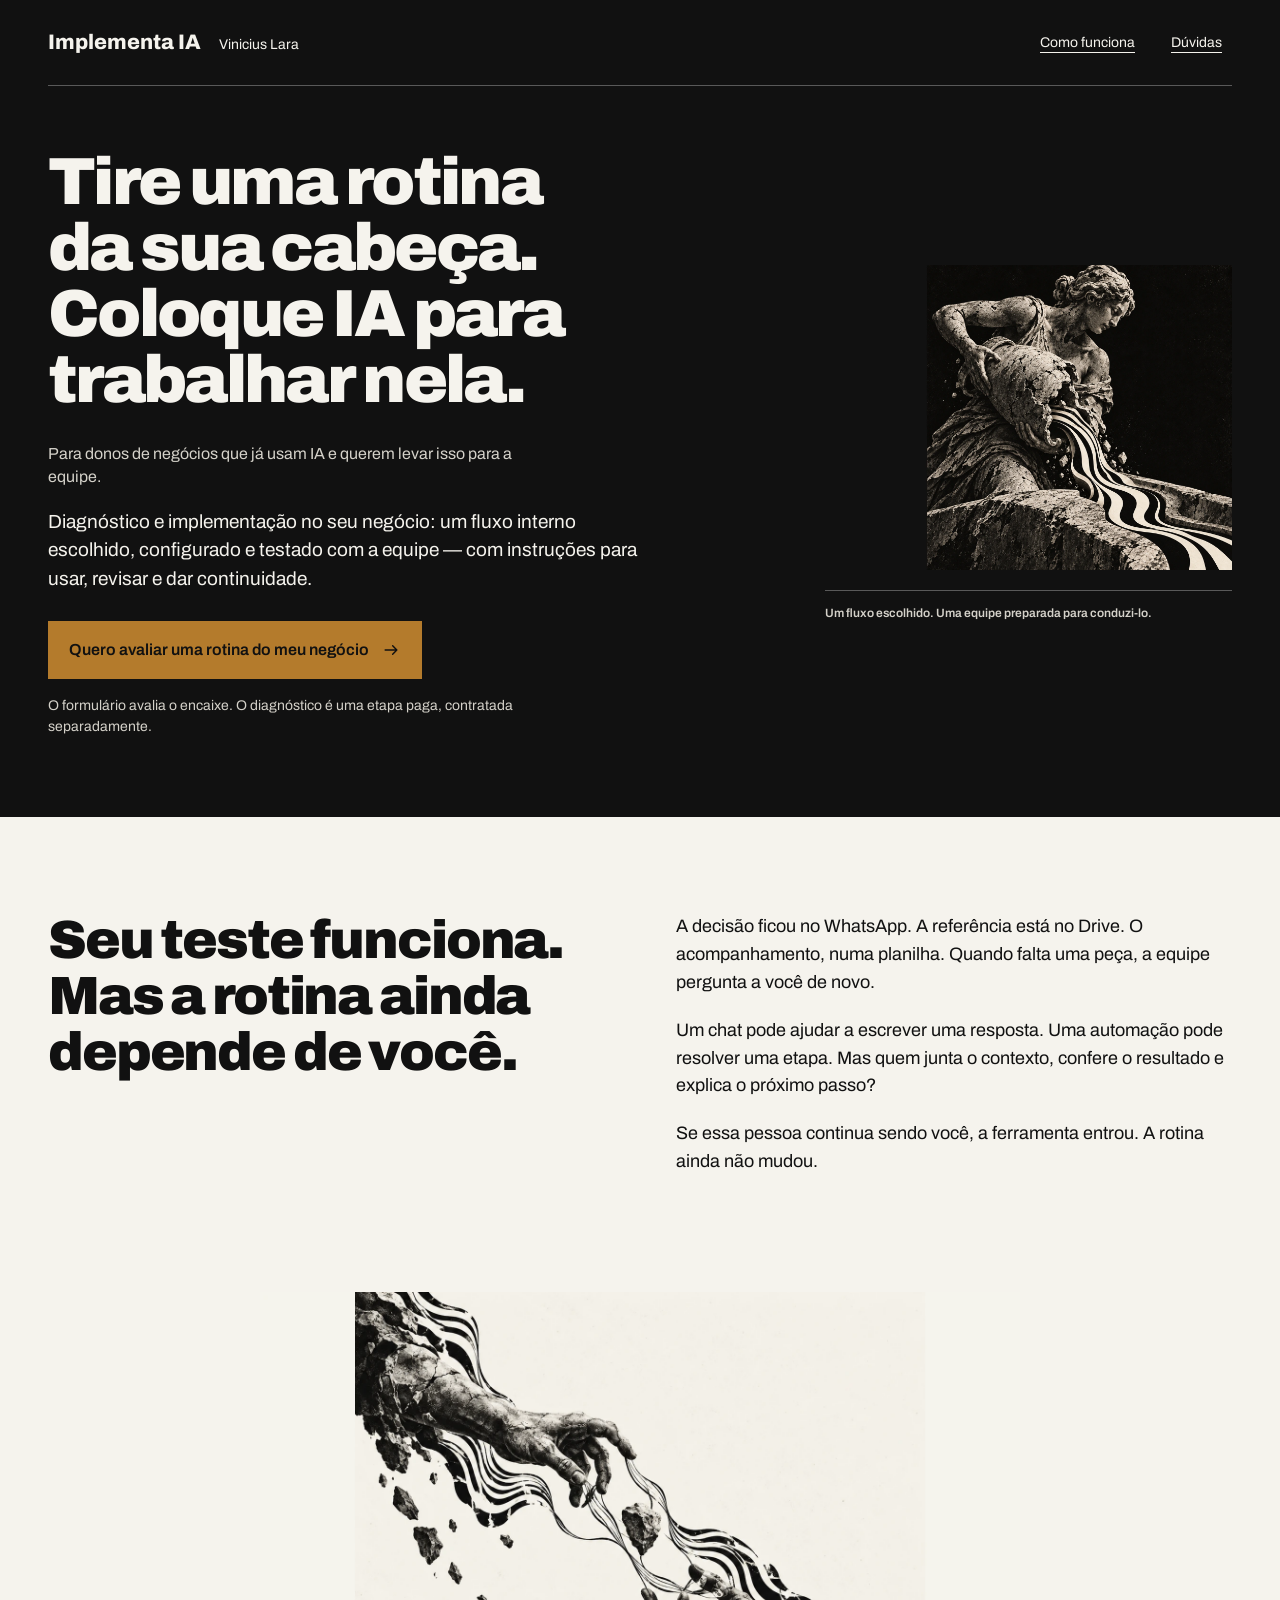
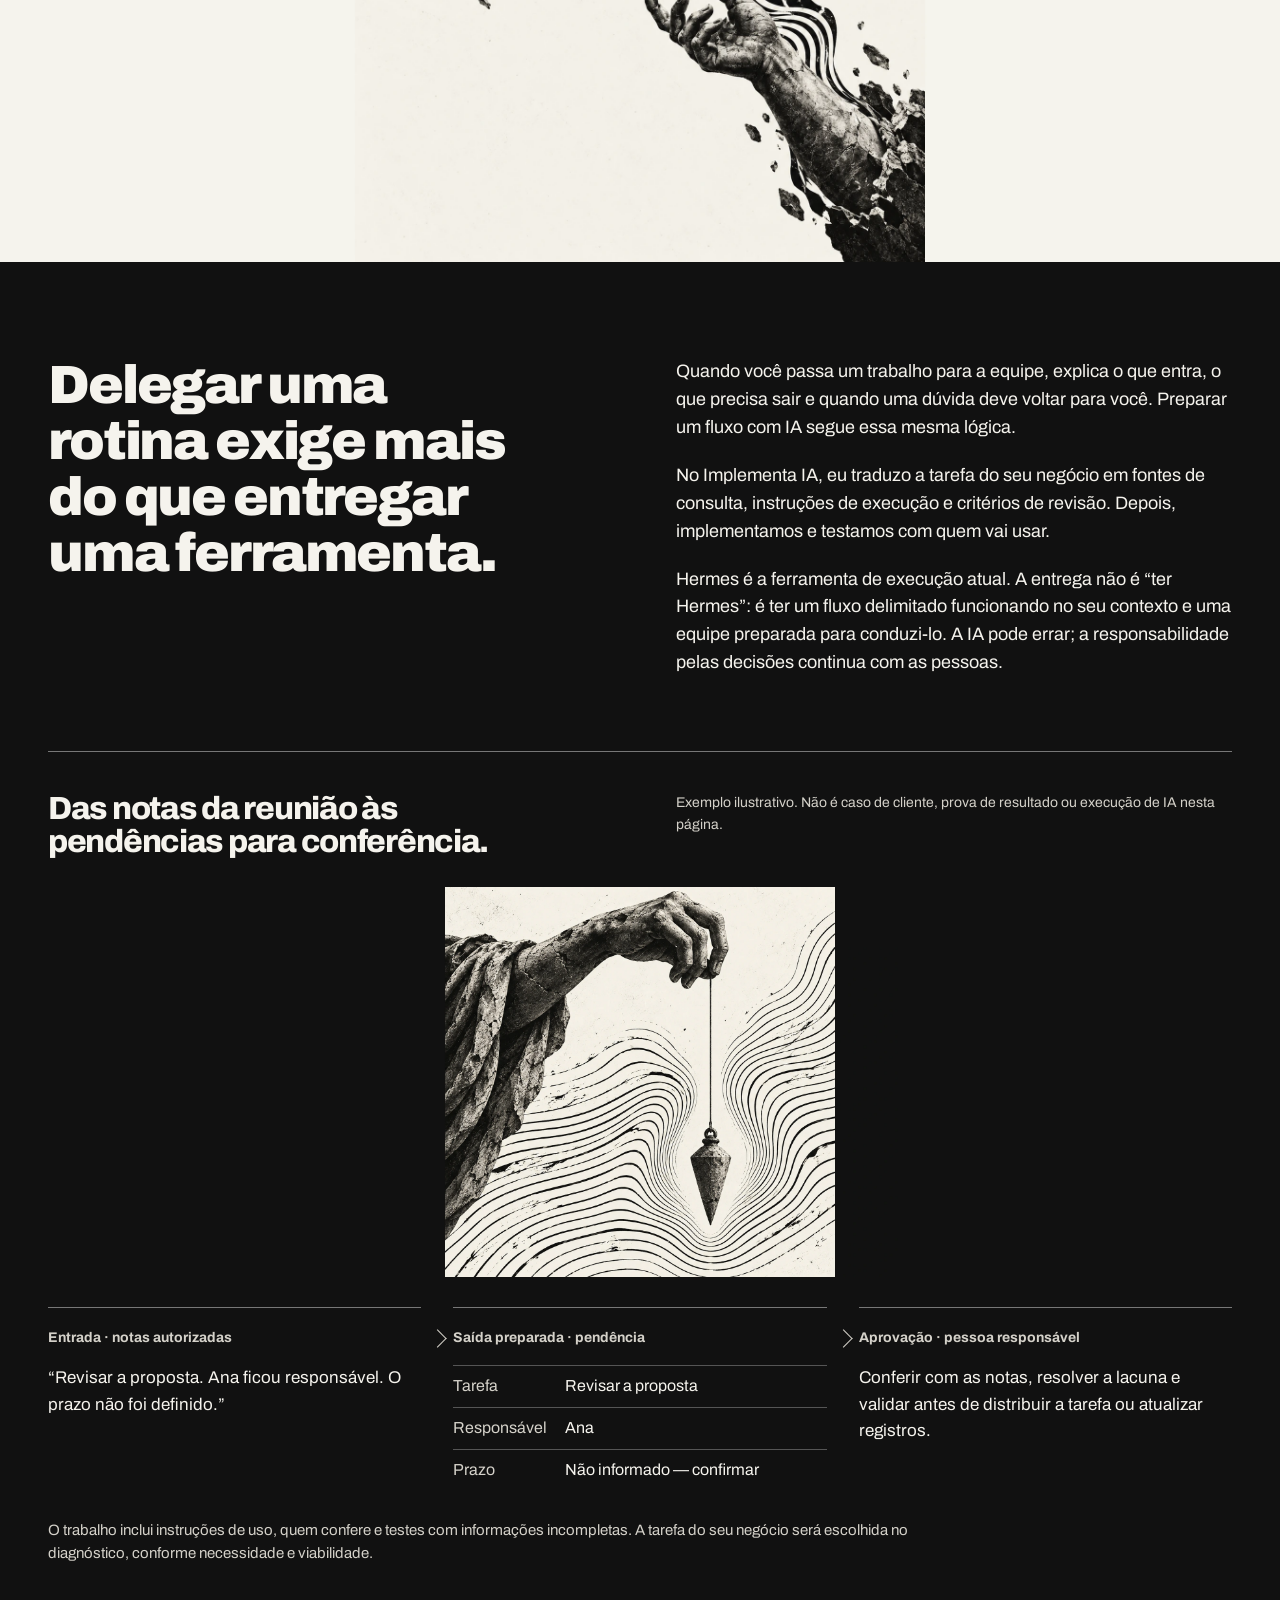
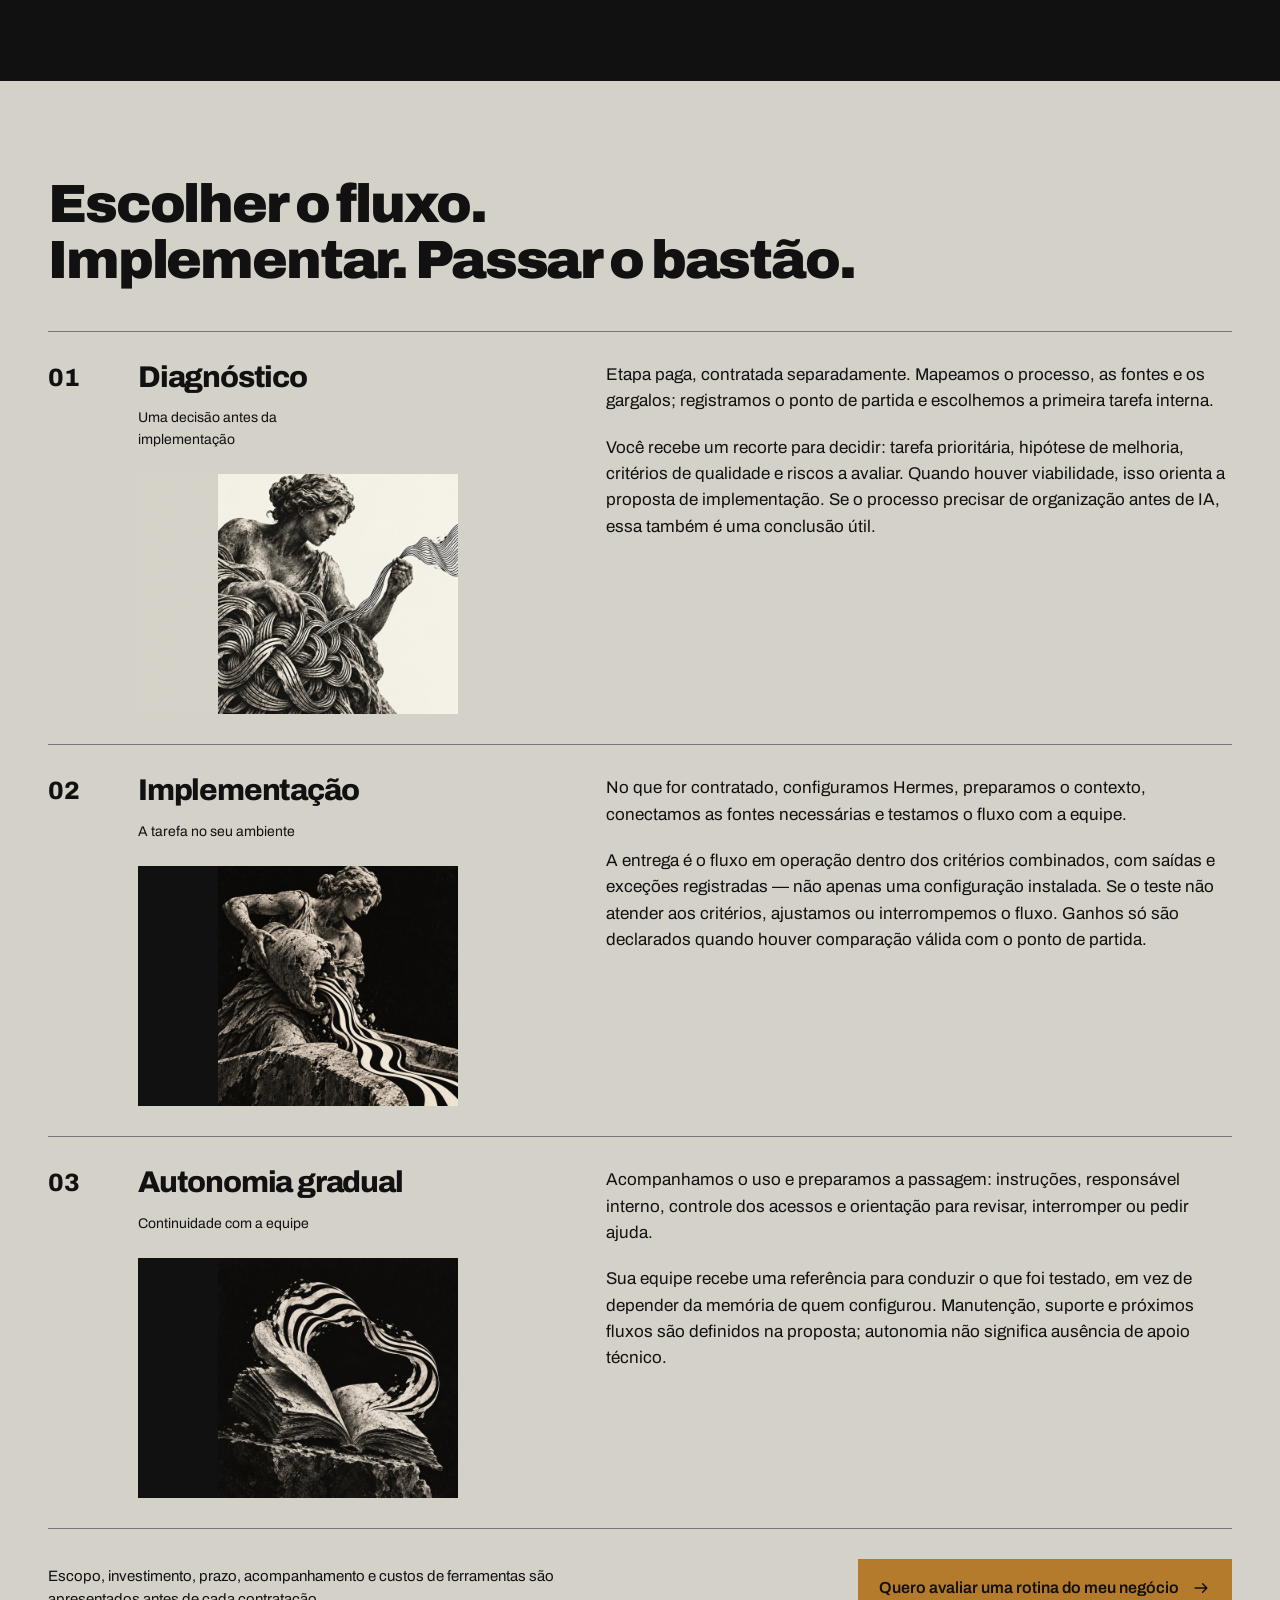
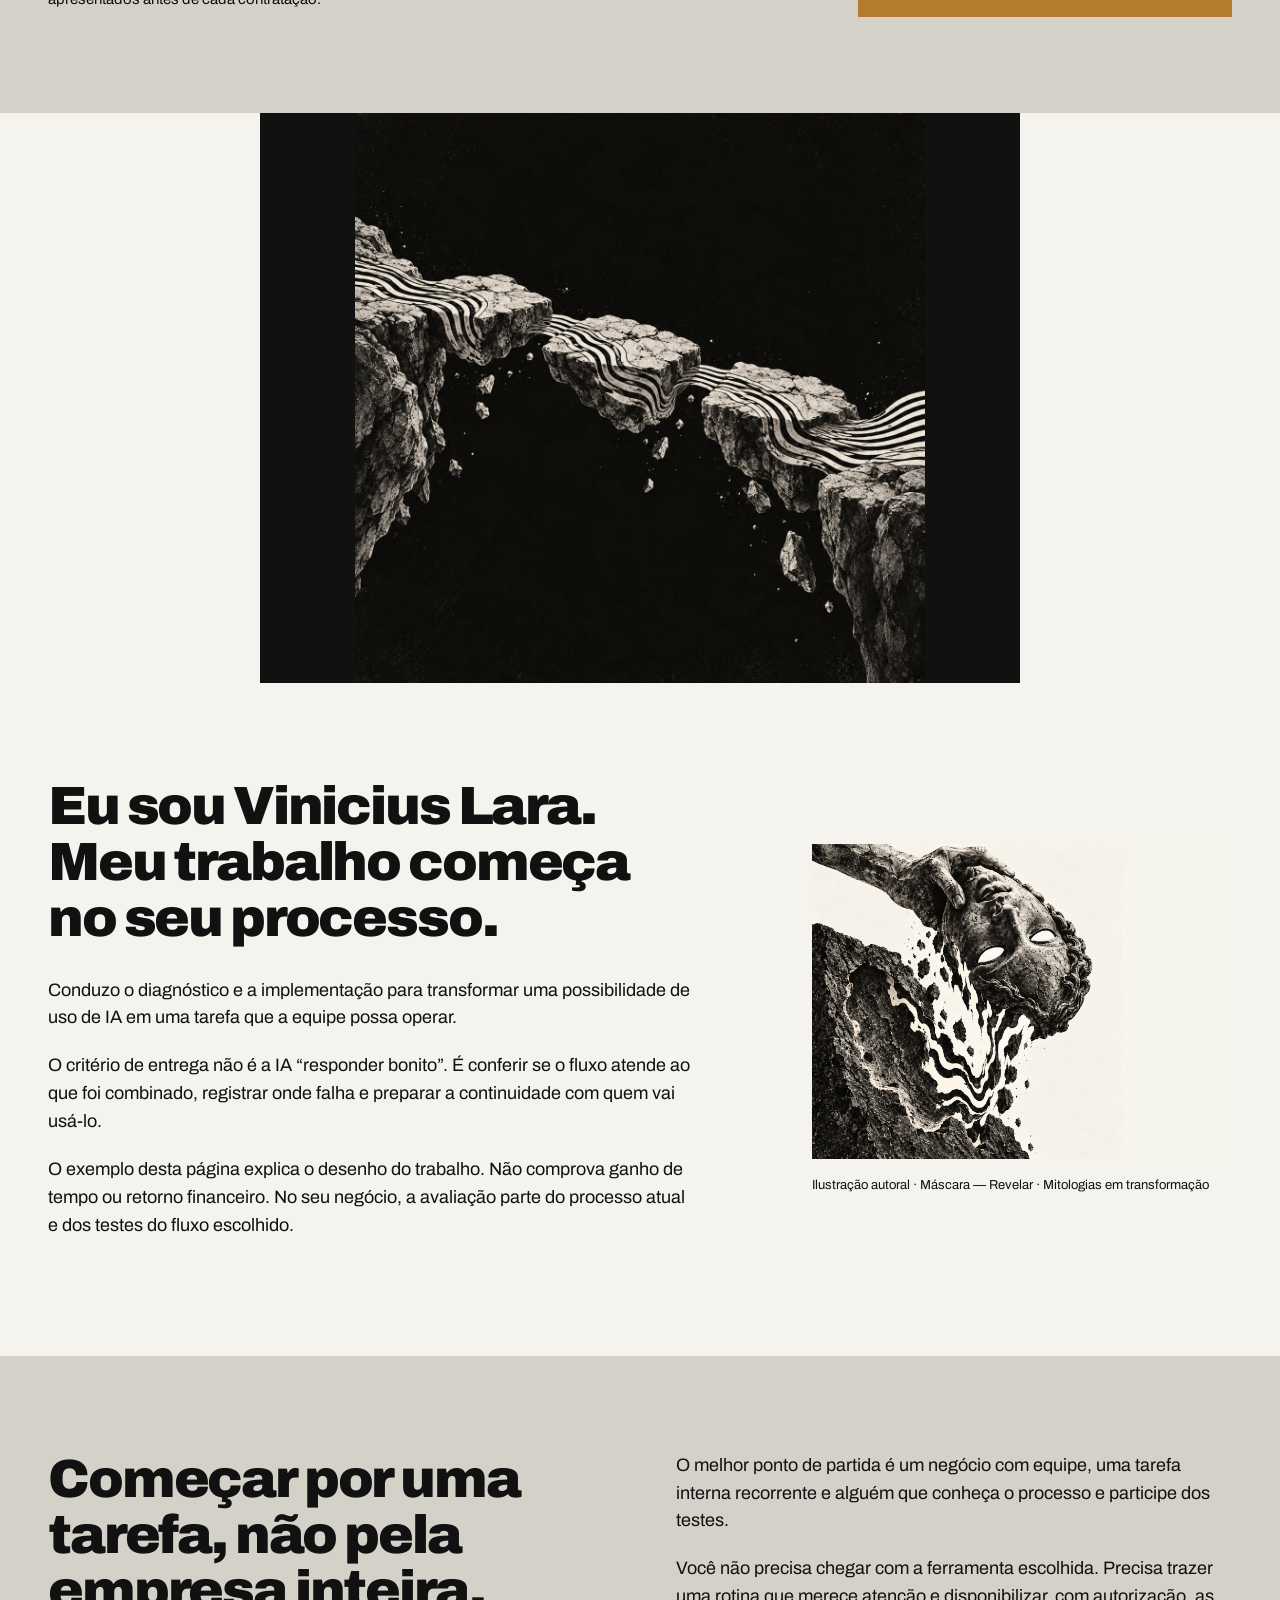
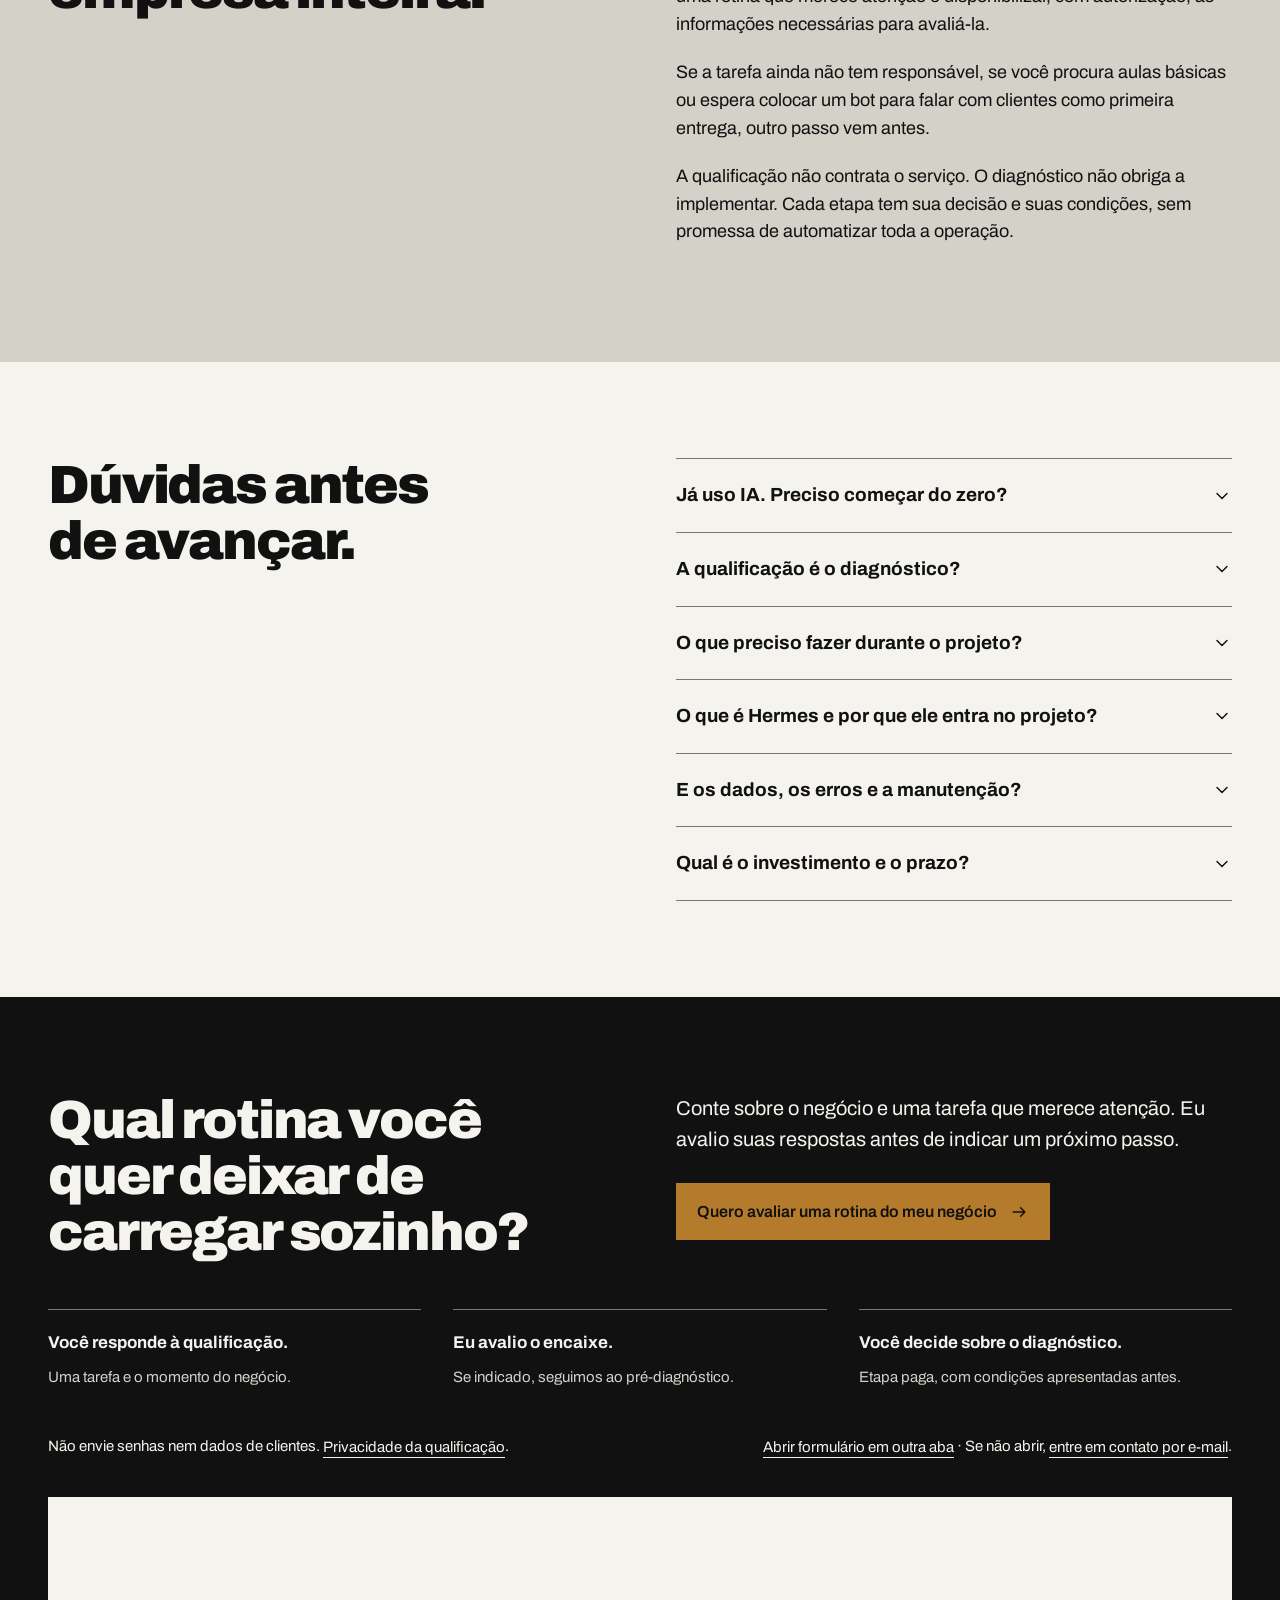
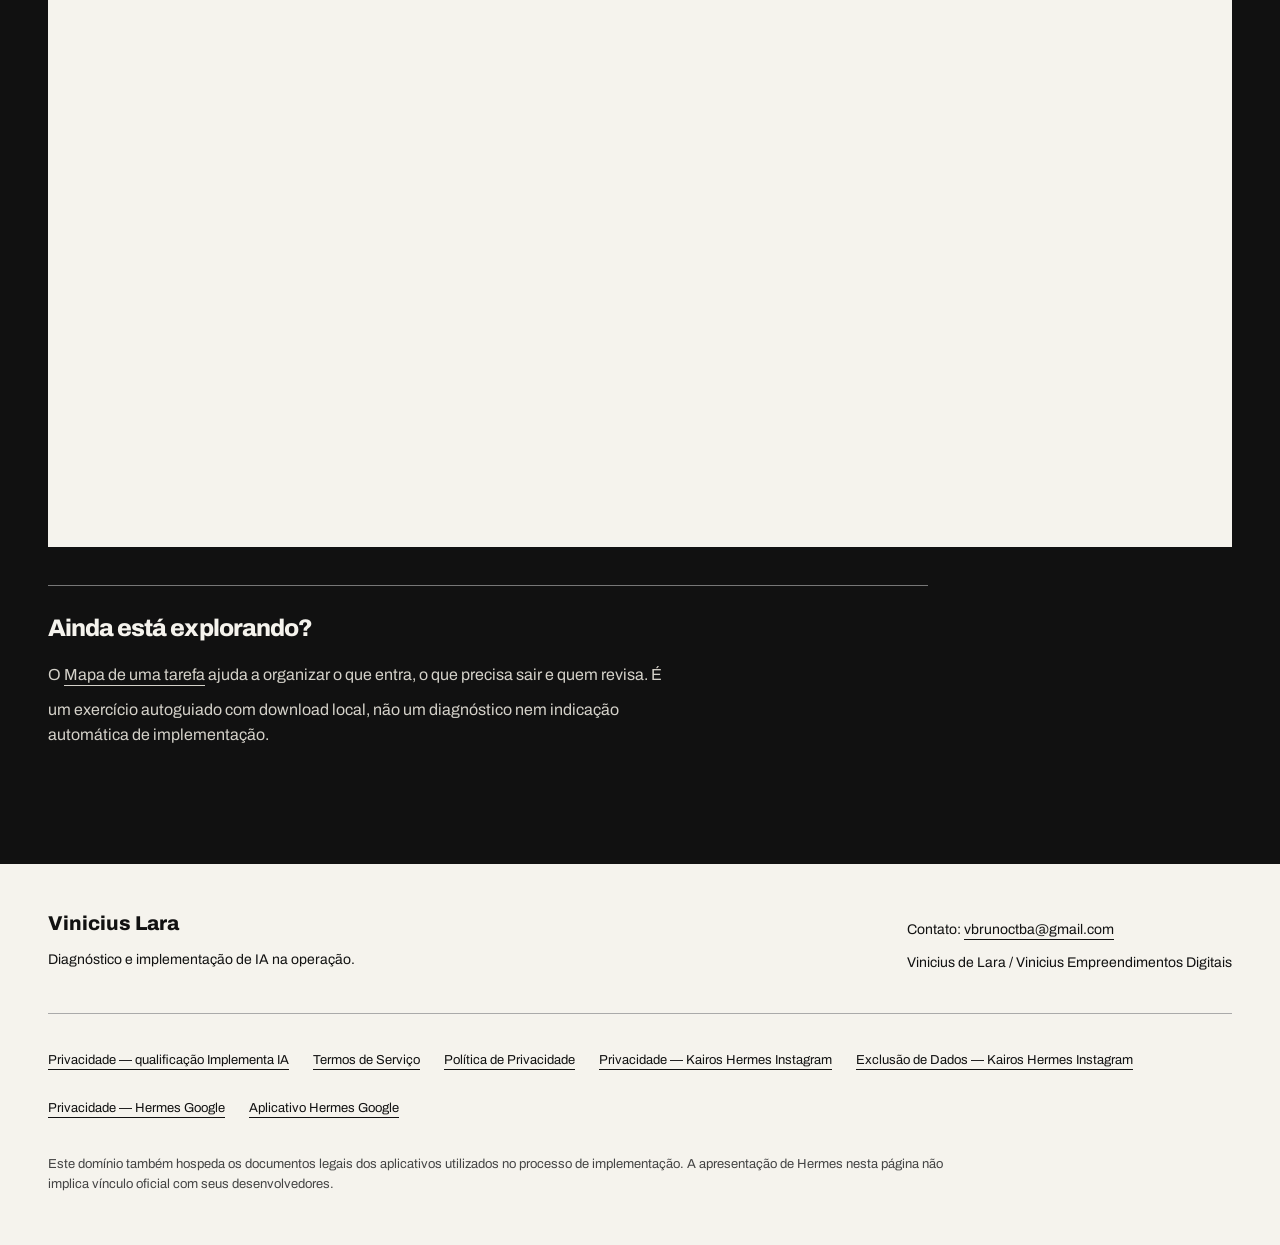
==== commit 3201d364: "feat: apply approved M33 collection across sales page visuals Co-Authored-By: Claude Sonnet 5 <norep" ====
--- a/index.html
+++ b/index.html
@@ -9,14 +9,14 @@
 <link rel="stylesheet" href="./assets/brand.css"><link rel="stylesheet" href="./assets/v3.css"></head>
 <body><a class="skip" href="#conteudo">Pular para o conteúdo</a>
 <main id="conteudo"><div class="dark opening"><header class="wrap header"><a class="identity" href="./" aria-label="Implementa IA — Vinicius Lara"><strong>Implementa IA</strong><span>Vinicius Lara</span></a><nav aria-label="Navegação principal"><a href="#como-funciona">Como funciona</a><a href="#duvidas">Dúvidas</a></nav></header>
-<section class="wrap hero" aria-labelledby="hero-title"><div class="hero-copy"><h1 id="hero-title">Tire uma rotina da sua cabeça. Coloque IA para trabalhar nela.</h1><p class="audience">Para donos de negócios que já usam IA e querem levar isso para a equipe.</p><p class="intro">Diagnóstico e implementação no seu negócio: um fluxo interno escolhido, configurado e testado com a equipe — com instruções para usar, revisar e dar continuidade.</p><a class="button primary" href="#qualificacao">Quero avaliar uma rotina do meu negócio <svg aria-hidden="true" viewBox="0 0 24 24"><path d="M5 12h14m-5-5 5 5-5 5"/></svg></a><p class="hero-note">O formulário avalia o encaixe. O diagnóstico é uma etapa paga, contratada separadamente.</p></div><figure class="hero-art" aria-hidden="true"><img src="./assets/colecao/C02-25.webp" width="1024" height="576" alt="" fetchpriority="high"><figcaption>Um fluxo escolhido. Uma equipe preparada para conduzi-lo.</figcaption></figure></section></div>
+<section class="wrap hero" aria-labelledby="hero-title"><div class="hero-copy"><h1 id="hero-title">Tire uma rotina da sua cabeça. Coloque IA para trabalhar nela.</h1><p class="audience">Para donos de negócios que já usam IA e querem levar isso para a equipe.</p><p class="intro">Diagnóstico e implementação no seu negócio: um fluxo interno escolhido, configurado e testado com a equipe — com instruções para usar, revisar e dar continuidade.</p><a class="button primary" href="#qualificacao">Quero avaliar uma rotina do meu negócio <svg aria-hidden="true" viewBox="0 0 24 24"><path d="M5 12h14m-5-5 5 5-5 5"/></svg></a><p class="hero-note">O formulário avalia o encaixe. O diagnóstico é uma etapa paga, contratada separadamente.</p></div><figure class="hero-art" aria-hidden="true"><img src="./assets/m33/L6-27-editorial.webp" width="1600" height="1200" alt="" fetchpriority="high"><figcaption>Um fluxo escolhido. Uma equipe preparada para conduzi-lo.</figcaption></figure></section></div>
 <section class="section paper" aria-labelledby="problem-title"><div class="wrap split"><h2 id="problem-title">Seu teste funciona. Mas a rotina ainda depende de você.</h2><div><p>A decisão ficou no WhatsApp. A referência está no Drive. O acompanhamento, numa planilha. Quando falta uma peça, a equipe pergunta a você de novo.</p><p>Um chat pode ajudar a escrever uma resposta. Uma automação pode resolver uma etapa. Mas quem junta o contexto, confere o resultado e explica o próximo passo?</p><p>Se essa pessoa continua sendo você, a ferramenta entrou. A rotina ainda não mudou.</p></div></div></section>
-<figure class="brand-divider" aria-hidden="true"><img src="./assets/colecao/C02-11.webp" width="1024" height="576" alt="" loading="lazy" decoding="async"></figure>
+<figure class="brand-divider" aria-hidden="true"><img src="./assets/m33/M33-24-editorial.webp" width="1600" height="1200" alt="" loading="lazy" decoding="async"></figure>
 <section class="section dark mechanism" aria-labelledby="mechanism-title"><div class="wrap"><div class="split"><h2 id="mechanism-title">Delegar uma rotina exige mais do que entregar uma ferramenta.</h2><div><p>Quando você passa um trabalho para a equipe, explica o que entra, o que precisa sair e quando uma dúvida deve voltar para você. Preparar um fluxo com IA segue essa mesma lógica.</p><p>No Implementa IA, eu traduzo a tarefa do seu negócio em fontes de consulta, instruções de execução e critérios de revisão. Depois, implementamos e testamos com quem vai usar.</p><p>Hermes é a ferramenta de execução atual. A entrega não é “ter Hermes”: é ter um fluxo delimitado funcionando no seu contexto e uma equipe preparada para conduzi-lo. A IA pode errar; a responsabilidade pelas decisões continua com as pessoas.</p></div></div>
-<div class="illustration"><div class="example-heading"><h3>Das notas da reunião às pendências para conferência.</h3><p>Exemplo ilustrativo. Não é caso de cliente, prova de resultado ou execução de IA nesta página.</p></div><ol class="diagram"><li><span class="diagram-label">Entrada · notas autorizadas</span><p>“Revisar a proposta. Ana ficou responsável. O prazo não foi definido.”</p></li><li><span class="diagram-label">Saída preparada · pendência</span><dl><div><dt>Tarefa</dt><dd>Revisar a proposta</dd></div><div><dt>Responsável</dt><dd>Ana</dd></div><div><dt>Prazo</dt><dd>Não informado — confirmar</dd></div></dl></li><li><span class="diagram-label">Aprovação · pessoa responsável</span><p>Conferir com as notas, resolver a lacuna e validar antes de distribuir a tarefa ou atualizar registros.</p></li></ol><p class="example-note">O trabalho inclui instruções de uso, quem confere e testes com informações incompletas. A tarefa do seu negócio será escolhida no diagnóstico, conforme necessidade e viabilidade.</p></div></div></section>
-<section class="section soft" id="como-funciona" aria-labelledby="offer-title"><div class="wrap"><h2 id="offer-title" class="wide-title">Escolher o fluxo.<br>Implementar. Passar o bastão.</h2><ol class="phases"><li class="phase"><span class="number" aria-hidden="true">01</span><div><h3>Diagnóstico</h3><p class="phase-tag">Uma decisão antes da implementação</p></div><div class="phase-copy"><p>Etapa paga, contratada separadamente. Mapeamos o processo, as fontes e os gargalos; registramos o ponto de partida e escolhemos a primeira tarefa interna.</p><p>Você recebe um recorte para decidir: tarefa prioritária, hipótese de melhoria, critérios de qualidade e riscos a avaliar. Quando houver viabilidade, isso orienta a proposta de implementação. Se o processo precisar de organização antes de IA, essa também é uma conclusão útil.</p></div></li><li class="phase"><span class="number" aria-hidden="true">02</span><div><h3>Implementação</h3><p class="phase-tag">A tarefa no seu ambiente</p></div><div class="phase-copy"><p>No que for contratado, configuramos Hermes, preparamos o contexto, conectamos as fontes necessárias e testamos o fluxo com a equipe.</p><p>A entrega é o fluxo em operação dentro dos critérios combinados, com saídas e exceções registradas — não apenas uma configuração instalada. Se o teste não atender aos critérios, ajustamos ou interrompemos o fluxo. Ganhos só são declarados quando houver comparação válida com o ponto de partida.</p></div></li><li class="phase"><span class="number" aria-hidden="true">03</span><div><h3>Autonomia gradual</h3><p class="phase-tag">Continuidade com a equipe</p></div><div class="phase-copy"><p>Acompanhamos o uso e preparamos a passagem: instruções, responsável interno, controle dos acessos e orientação para revisar, interromper ou pedir ajuda.</p><p>Sua equipe recebe uma referência para conduzir o que foi testado, em vez de depender da memória de quem configurou. Manutenção, suporte e próximos fluxos são definidos na proposta; autonomia não significa ausência de apoio técnico.</p></div></li></ol><div class="offer-close"><p>Escopo, investimento, prazo, acompanhamento e custos de ferramentas são apresentados antes de cada contratação.</p><a class="button primary" href="#qualificacao">Quero avaliar uma rotina do meu negócio <svg aria-hidden="true" viewBox="0 0 24 24"><path d="M5 12h14m-5-5 5 5-5 5"/></svg></a></div></div></section>
-<figure class="brand-divider" aria-hidden="true"><img src="./assets/colecao/C02-27.webp" width="1024" height="576" alt="" loading="lazy" decoding="async"></figure>
-<section class="section paper" aria-labelledby="person-title"><div class="wrap person"><div><h2 id="person-title">Eu sou Vinicius Lara. Meu trabalho começa no seu processo.</h2><p>Conduzo o diagnóstico e a implementação para transformar uma possibilidade de uso de IA em uma tarefa que a equipe possa operar.</p><p>O critério de entrega não é a IA “responder bonito”. É conferir se o fluxo atende ao que foi combinado, registrar onde falha e preparar a continuidade com quem vai usá-lo.</p><p>O exemplo desta página explica o desenho do trabalho. Não comprova ganho de tempo ou retorno financeiro. No seu negócio, a avaliação parte do processo atual e dos testes do fluxo escolhido.</p></div><figure class="portrait"><img src="./assets/fotos/retrato-web-v1.jpg" width="800" height="800" alt="Retrato de Vinicius Lara" loading="lazy" decoding="async"><figcaption>Vinicius Lara · Diagnóstico e implementação</figcaption></figure></div></section>
+<div class="illustration"><div class="example-heading"><h3>Das notas da reunião às pendências para conferência.</h3><p>Exemplo ilustrativo. Não é caso de cliente, prova de resultado ou execução de IA nesta página.</p></div><figure class="review-art" aria-hidden="true"><img src="./assets/m33/M33-26-editorial.webp" width="1600" height="1200" alt="" loading="lazy" decoding="async"></figure><ol class="diagram"><li><span class="diagram-label">Entrada · notas autorizadas</span><p>“Revisar a proposta. Ana ficou responsável. O prazo não foi definido.”</p></li><li><span class="diagram-label">Saída preparada · pendência</span><dl><div><dt>Tarefa</dt><dd>Revisar a proposta</dd></div><div><dt>Responsável</dt><dd>Ana</dd></div><div><dt>Prazo</dt><dd>Não informado — confirmar</dd></div></dl></li><li><span class="diagram-label">Aprovação · pessoa responsável</span><p>Conferir com as notas, resolver a lacuna e validar antes de distribuir a tarefa ou atualizar registros.</p></li></ol><p class="example-note">O trabalho inclui instruções de uso, quem confere e testes com informações incompletas. A tarefa do seu negócio será escolhida no diagnóstico, conforme necessidade e viabilidade.</p></div></div></section>
+<section class="section soft" id="como-funciona" aria-labelledby="offer-title"><div class="wrap"><h2 id="offer-title" class="wide-title">Escolher o fluxo.<br>Implementar. Passar o bastão.</h2><ol class="phases"><li class="phase"><span class="number" aria-hidden="true">01</span><div><h3>Diagnóstico</h3><p class="phase-tag">Uma decisão antes da implementação</p><figure class="phase-art" aria-hidden="true"><img src="./assets/m33/L6-02-editorial.webp" width="1600" height="1200" alt="" loading="lazy" decoding="async"></figure></div><div class="phase-copy"><p>Etapa paga, contratada separadamente. Mapeamos o processo, as fontes e os gargalos; registramos o ponto de partida e escolhemos a primeira tarefa interna.</p><p>Você recebe um recorte para decidir: tarefa prioritária, hipótese de melhoria, critérios de qualidade e riscos a avaliar. Quando houver viabilidade, isso orienta a proposta de implementação. Se o processo precisar de organização antes de IA, essa também é uma conclusão útil.</p></div></li><li class="phase"><span class="number" aria-hidden="true">02</span><div><h3>Implementação</h3><p class="phase-tag">A tarefa no seu ambiente</p><figure class="phase-art" aria-hidden="true"><img src="./assets/m33/L6-27-editorial.webp" width="1600" height="1200" alt="" loading="lazy" decoding="async"></figure></div><div class="phase-copy"><p>No que for contratado, configuramos Hermes, preparamos o contexto, conectamos as fontes necessárias e testamos o fluxo com a equipe.</p><p>A entrega é o fluxo em operação dentro dos critérios combinados, com saídas e exceções registradas — não apenas uma configuração instalada. Se o teste não atender aos critérios, ajustamos ou interrompemos o fluxo. Ganhos só são declarados quando houver comparação válida com o ponto de partida.</p></div></li><li class="phase"><span class="number" aria-hidden="true">03</span><div><h3>Autonomia gradual</h3><p class="phase-tag">Continuidade com a equipe</p><figure class="phase-art" aria-hidden="true"><img src="./assets/m33/M33-31-editorial.webp" width="1600" height="1200" alt="" loading="lazy" decoding="async"></figure></div><div class="phase-copy"><p>Acompanhamos o uso e preparamos a passagem: instruções, responsável interno, controle dos acessos e orientação para revisar, interromper ou pedir ajuda.</p><p>Sua equipe recebe uma referência para conduzir o que foi testado, em vez de depender da memória de quem configurou. Manutenção, suporte e próximos fluxos são definidos na proposta; autonomia não significa ausência de apoio técnico.</p></div></li></ol><div class="offer-close"><p>Escopo, investimento, prazo, acompanhamento e custos de ferramentas são apresentados antes de cada contratação.</p><a class="button primary" href="#qualificacao">Quero avaliar uma rotina do meu negócio <svg aria-hidden="true" viewBox="0 0 24 24"><path d="M5 12h14m-5-5 5 5-5 5"/></svg></a></div></div></section>
+<figure class="brand-divider" aria-hidden="true"><img src="./assets/m33/M33-33-editorial.webp" width="1600" height="1200" alt="" loading="lazy" decoding="async"></figure>
+<section class="section paper" aria-labelledby="person-title"><div class="wrap person"><div><h2 id="person-title">Eu sou Vinicius Lara. Meu trabalho começa no seu processo.</h2><p>Conduzo o diagnóstico e a implementação para transformar uma possibilidade de uso de IA em uma tarefa que a equipe possa operar.</p><p>O critério de entrega não é a IA “responder bonito”. É conferir se o fluxo atende ao que foi combinado, registrar onde falha e preparar a continuidade com quem vai usá-lo.</p><p>O exemplo desta página explica o desenho do trabalho. Não comprova ganho de tempo ou retorno financeiro. No seu negócio, a avaliação parte do processo atual e dos testes do fluxo escolhido.</p></div><figure class="portrait"><img src="./assets/m33/L6-28-editorial.webp" width="1600" height="1200" alt="Máscara — Revelar. Ilustração autoral da coleção Mitologias em transformação; não é retrato de Vinicius Lara." loading="lazy" decoding="async"><figcaption>Ilustração autoral · Máscara — Revelar · Mitologias em transformação</figcaption></figure></div></section>
 <section class="section soft" aria-labelledby="fit-title"><div class="wrap split"><h2 id="fit-title">Começar por uma tarefa, não pela empresa inteira.</h2><div><p>O melhor ponto de partida é um negócio com equipe, uma tarefa interna recorrente e alguém que conheça o processo e participe dos testes.</p><p>Você não precisa chegar com a ferramenta escolhida. Precisa trazer uma rotina que merece atenção e disponibilizar, com autorização, as informações necessárias para avaliá-la.</p><p>Se a tarefa ainda não tem responsável, se você procura aulas básicas ou espera colocar um bot para falar com clientes como primeira entrega, outro passo vem antes.</p><p>A qualificação não contrata o serviço. O diagnóstico não obriga a implementar. Cada etapa tem sua decisão e suas condições, sem promessa de automatizar toda a operação.</p></div></div></section>
 <section class="section paper" id="duvidas" aria-labelledby="faq-title"><div class="wrap split faq"><h2 id="faq-title">Dúvidas antes de avançar.</h2><div class="faq-list"><details><summary>Já uso IA. Preciso começar do zero?<svg aria-hidden="true" viewBox="0 0 24 24"><path d="m6 9 6 6 6-6"/></svg></summary><p>Não. Seus testes ajudam a entender o ponto de partida. O trabalho é levar o que faz sentido para uma rotina compartilhada, com fontes, responsáveis e uma forma de conferir a entrega.</p></details><details><summary>A qualificação é o diagnóstico?<svg aria-hidden="true" viewBox="0 0 24 24"><path d="m6 9 6 6 6-6"/></svg></summary><p>Não. O primeiro formulário avalia o encaixe. Se indicado, um segundo formulário de pré-diagnóstico detalha a rotina para preparar a avaliação. O diagnóstico é o trabalho pago de mapear, priorizar e definir critérios. Preencher os formulários não confirma contratação nem aprovação automática.</p></details><details><summary>O que preciso fazer durante o projeto?<svg aria-hidden="true" viewBox="0 0 24 24"><path d="m6 9 6 6 6-6"/></svg></summary><p>Participar das decisões sobre a tarefa, indicar um responsável interno, autorizar as fontes necessárias e reservar participação da equipe nos testes. A proposta define esse envolvimento; implementação não acontece sem conhecer o seu processo.</p></details><details><summary>O que é Hermes e por que ele entra no projeto?<svg aria-hidden="true" viewBox="0 0 24 24"><path d="m6 9 6 6 6-6"/></svg></summary><p>É a ferramenta usada para executar o fluxo com contexto e acesso às fontes autorizadas. Não substitui os sistemas da empresa por definição. As conexões e capacidades necessárias são avaliadas para a tarefa escolhida.</p></details><details><summary>E os dados, os erros e a manutenção?<svg aria-hidden="true" viewBox="0 0 24 24"><path d="m6 9 6 6 6-6"/></svg></summary><p>Acessos e aprovações são definidos por tarefa. Nos testes, verificamos as saídas e como tratar exceções. Isso não elimina riscos: a proposta precisa definir quem mantém o fluxo, trata incidentes e presta eventual suporte.</p></details><details><summary>Qual é o investimento e o prazo?<svg aria-hidden="true" viewBox="0 0 24 24"><path d="m6 9 6 6 6-6"/></svg></summary><p>Dependem da tarefa, das integrações e do acompanhamento. As condições do diagnóstico são apresentadas antes de contratá-lo; a implementação tem proposta própria. Custos de infraestrutura, modelos de IA e ferramentas são discriminados. Não há ROI ou economia de tempo garantidos.</p></details></div></div></section>
 <section class="section dark qualification" id="qualificacao" aria-labelledby="qualificacao-title"><div class="wrap"><div class="split"><h2 id="qualificacao-title">Qual rotina você quer deixar de carregar sozinho?</h2><div><p class="intro">Conte sobre o negócio e uma tarefa que merece atenção. Eu avalio suas respostas antes de indicar um próximo passo.</p><a class="button primary" href="#qualification-embed">Quero avaliar uma rotina do meu negócio <svg aria-hidden="true" viewBox="0 0 24 24"><path d="M5 12h14m-5-5 5 5-5 5"/></svg></a></div></div><ol class="next-steps"><li><strong>Você responde à qualificação.</strong><span>Uma tarefa e o momento do negócio.</span></li><li><strong>Eu avalio o encaixe.</strong><span>Se indicado, seguimos ao pré-diagnóstico.</span></li><li><strong>Você decide sobre o diagnóstico.</strong><span>Etapa paga, com condições apresentadas antes.</span></li></ol>
--- a/assets/v3.css
+++ b/assets/v3.css
@@ -4,3 +4,12 @@
 @media(max-width:600px){body{font-size:17px}.wrap{width:calc(100% - 36px)}.header{min-height:76px;padding-block:12px;gap:10px}.identity{display:block;min-height:44px;padding-block:0}.identity strong,.identity span{display:block}.identity strong{font-size:18px}.identity span{font-size:12px;margin-top:2px}.header nav{gap:0}.header nav a{font-size:12px;padding:10px 6px}.hero{padding-block:34px 42px;gap:30px}.hero h1{font-size:clamp(43px,10.8vw,62px);line-height:1.01}.hero .audience{font-size:15px;margin-top:23px}.hero .intro{font-size:17px;margin-top:14px}.hero .button{width:100%;margin-top:2px}.button.primary{font-size:15px;padding:15px 16px}.hero .hero-note{font-size:13px}.hero-art{width:100%}.hero-art figcaption{font-size:12px}.section{padding-block:54px}h2{font-size:clamp(35px,9vw,46px)}.brand-divider{width:calc(100% - 36px)}.illustration{padding-top:28px;margin-top:34px}.example-heading h3{font-size:27px}.phase{gap:12px;grid-template-columns:38px minmax(0,1fr);padding-block:25px}.number{font-size:23px}.phase h3{font-size:26px}.phase-copy p{font-size:16px}.offer-close .button{width:100%}.faq summary{font-size:17px}.faq details p{font-size:16px}.qualification .intro{font-size:18px}.next-steps{margin-top:34px}.form-shell iframe{height:620px}.form-guidance p{font-size:14px}.alternative p{font-size:15px}.portrait{width:260px}footer.wrap{padding-block:32px}.footer-top p{font-size:13px}.footer-links{gap:6px 20px}.skip{left:18px}}
 @media(max-width:370px){.header nav a:first-child{display:none}.identity strong{white-space:nowrap}.header{min-height:76px}.hero h1{font-size:40px}}
 @media(prefers-reduced-motion:reduce){html{scroll-behavior:auto}*,*::before,*::after{transition:none!important;animation:none!important}.button:active,.button:hover svg{transform:none!important}}
+
+/* V4: full M33 square artworks on rectangular palette fields. */
+.hero-art img,.brand-divider img,.portrait img,.phase-art img,.review-art img{aspect-ratio:4/3;object-fit:contain}
+.phase-art{width:100%;max-width:320px;margin-top:24px}.phase-art img{width:100%;height:auto}
+.review-art{width:min(520px,100%);margin:28px auto 0}.review-art img{width:100%;height:auto}
+.person{grid-template-columns:minmax(0,1fr) 420px;gap:72px}.portrait{width:100%;max-width:420px}
+@media(max-width:1100px){.person{grid-template-columns:minmax(0,1fr) 320px;gap:40px}}
+@media(max-width:800px){.person{grid-template-columns:1fr}.portrait{width:min(420px,100%)}.hero-art{width:min(520px,100%)}.phase-art{max-width:340px}}
+@media(max-width:600px){.hero-art,.portrait{width:100%}.phase-art{max-width:320px}.review-art{margin-top:24px}}
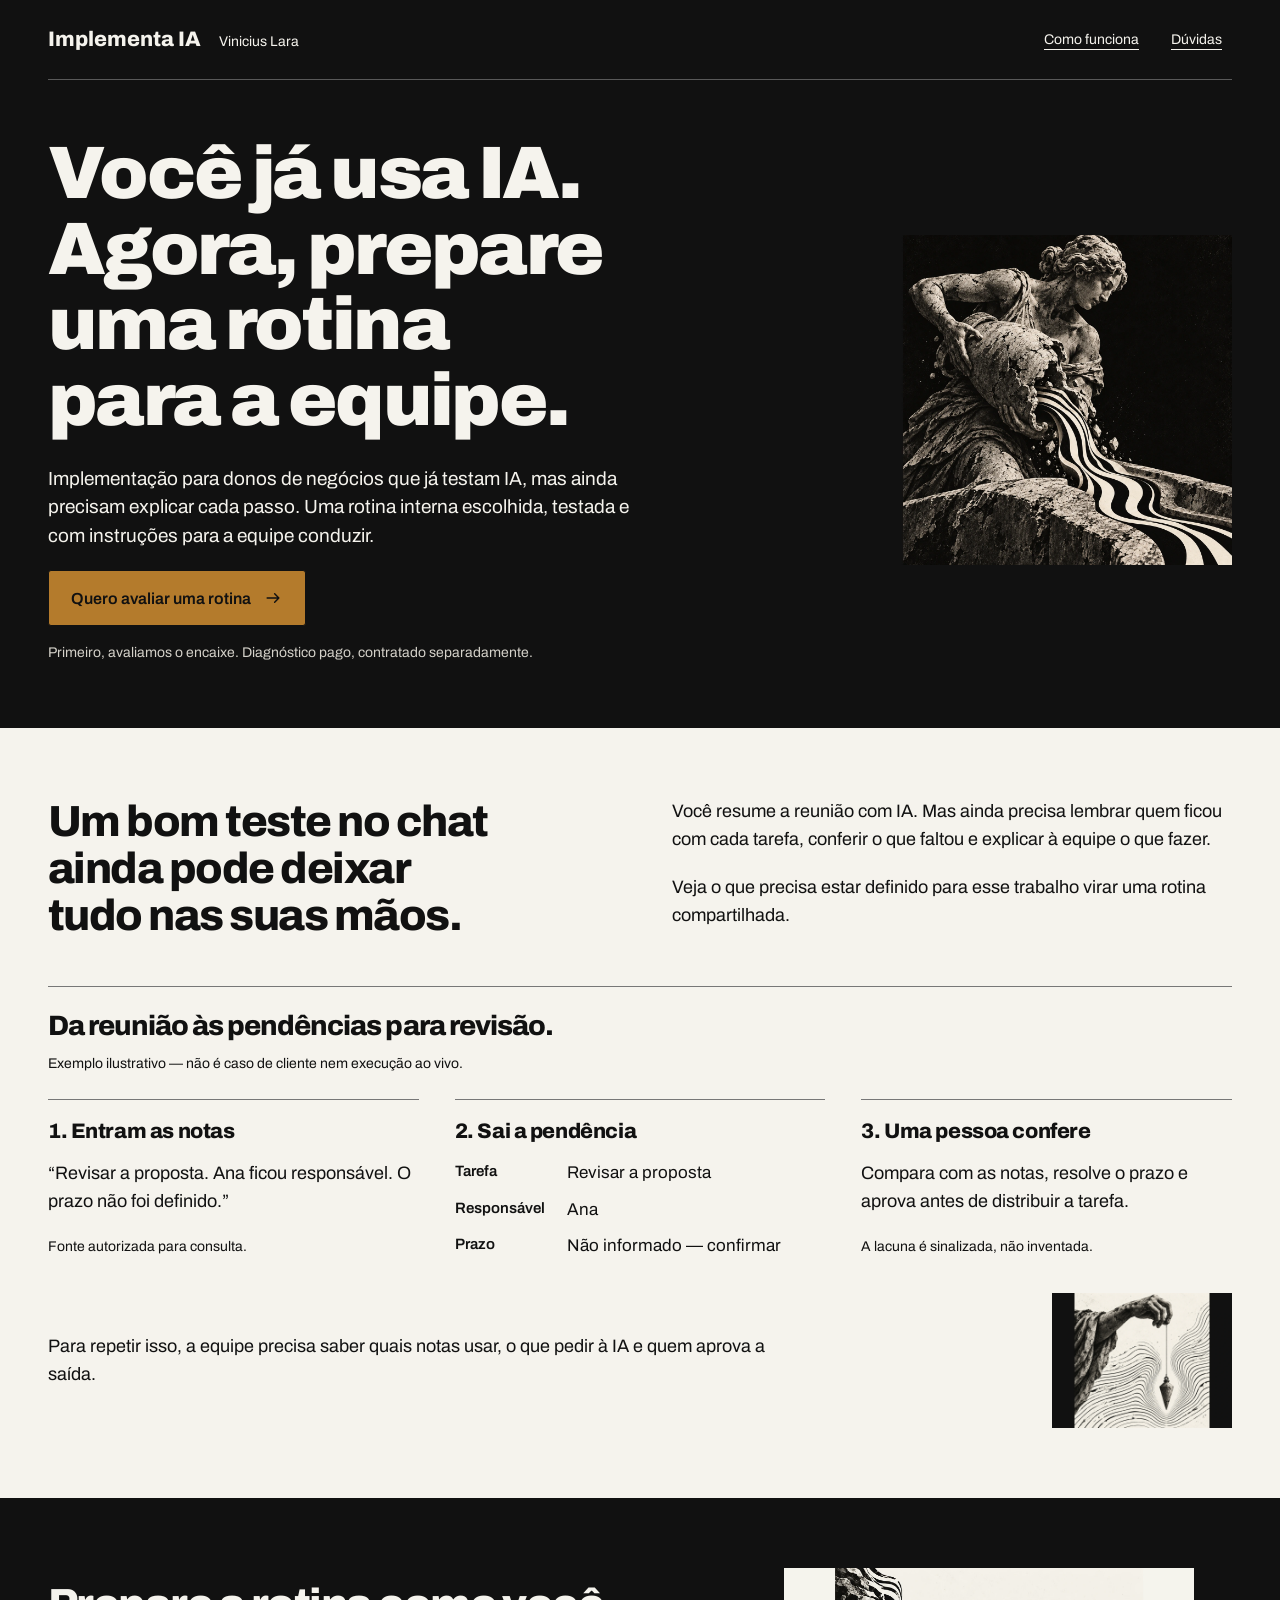
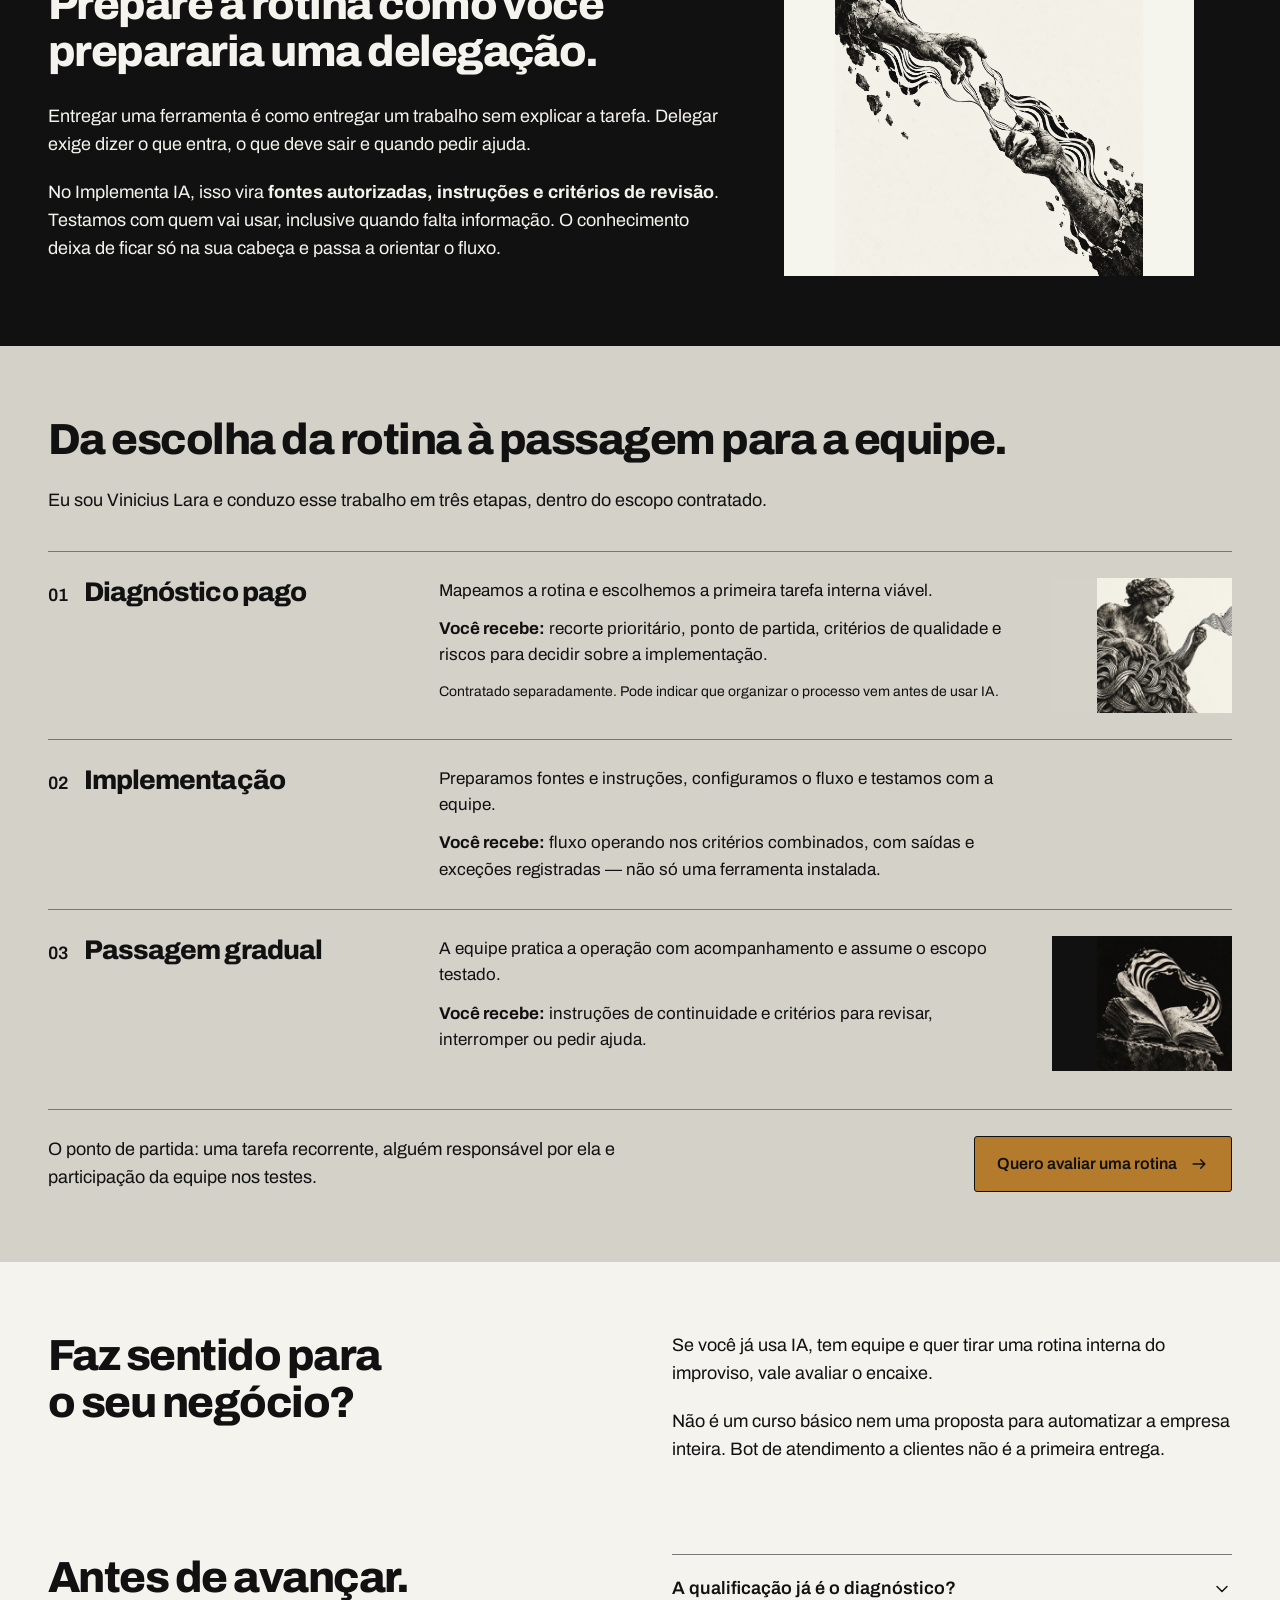
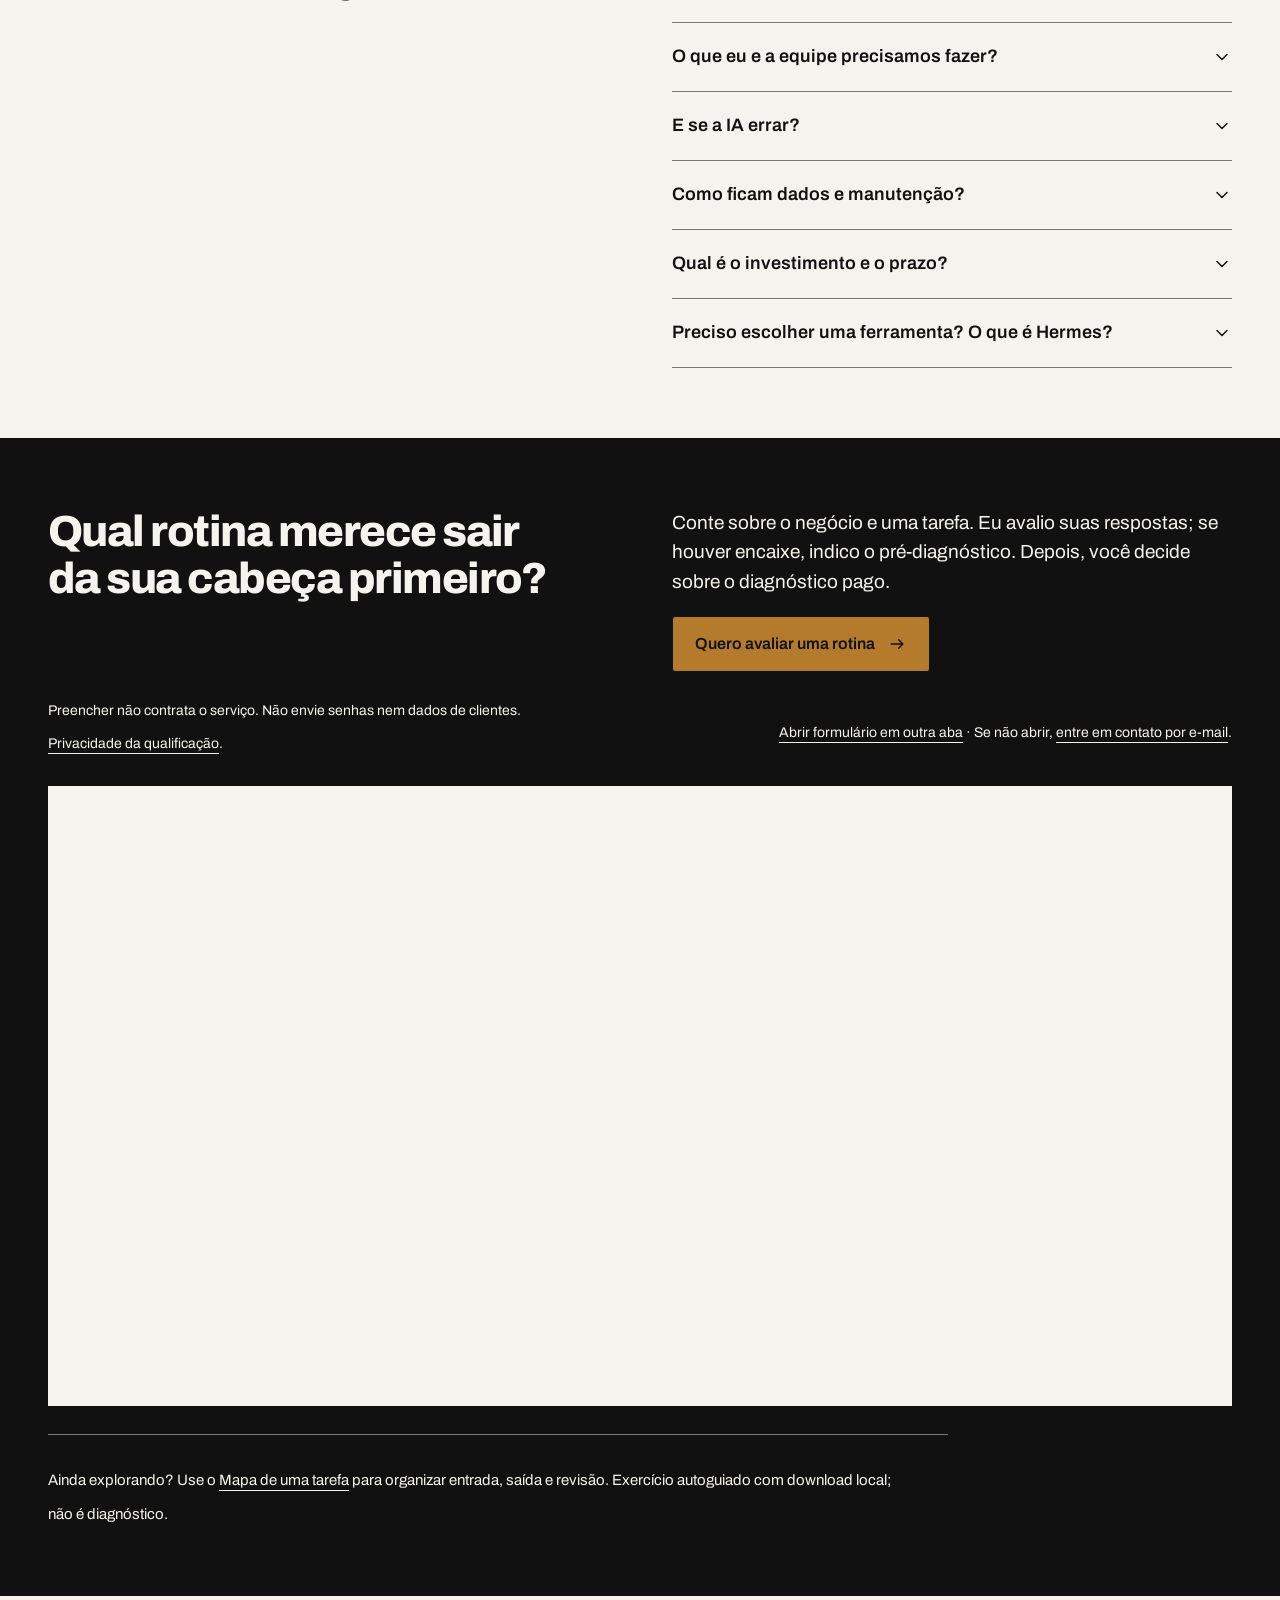
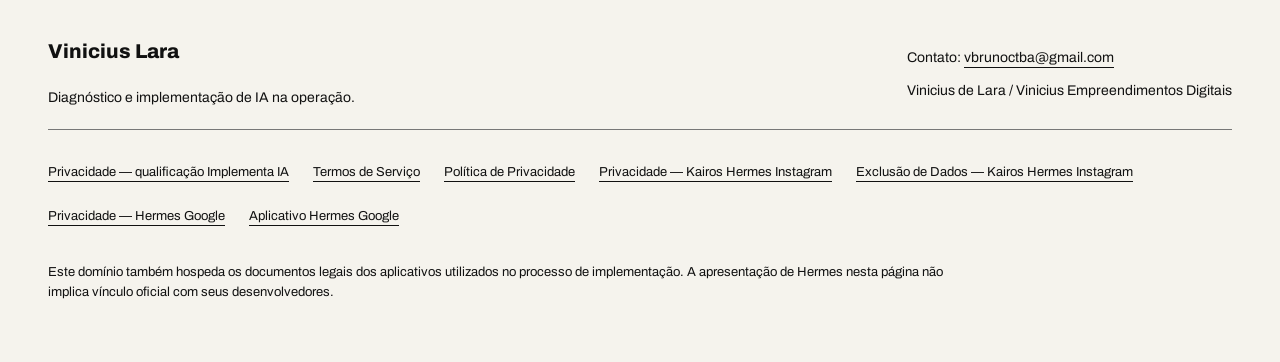
==== commit 706faafd: "feat: clarify ICP sales journey and distill Copycamp landing" ====
--- a/index.html
+++ b/index.html
@@ -6,22 +6,27 @@
 <link rel="canonical" href="https://jornadaenergiacriativa.com.br/">
 <meta property="og:type" content="website"><meta property="og:locale" content="pt_BR"><meta property="og:title" content="Implementa IA — Uma rotina preparada para a equipe"><meta property="og:description" content="Escolher um fluxo interno, implementar, testar e preparar a continuidade com a equipe. Qualificação não é contratação; diagnóstico pago separado."><meta property="og:url" content="https://jornadaenergiacriativa.com.br/">
 <link rel="preload" href="./assets/fonts/Archivo-variable.woff2" as="font" type="font/woff2" crossorigin>
-<link rel="stylesheet" href="./assets/brand.css"><link rel="stylesheet" href="./assets/v3.css"></head>
+<link rel="stylesheet" href="./assets/brand.css"><link rel="stylesheet" href="./assets/v5.css"></head>
 <body><a class="skip" href="#conteudo">Pular para o conteúdo</a>
-<main id="conteudo"><div class="dark opening"><header class="wrap header"><a class="identity" href="./" aria-label="Implementa IA — Vinicius Lara"><strong>Implementa IA</strong><span>Vinicius Lara</span></a><nav aria-label="Navegação principal"><a href="#como-funciona">Como funciona</a><a href="#duvidas">Dúvidas</a></nav></header>
-<section class="wrap hero" aria-labelledby="hero-title"><div class="hero-copy"><h1 id="hero-title">Tire uma rotina da sua cabeça. Coloque IA para trabalhar nela.</h1><p class="audience">Para donos de negócios que já usam IA e querem levar isso para a equipe.</p><p class="intro">Diagnóstico e implementação no seu negócio: um fluxo interno escolhido, configurado e testado com a equipe — com instruções para usar, revisar e dar continuidade.</p><a class="button primary" href="#qualificacao">Quero avaliar uma rotina do meu negócio <svg aria-hidden="true" viewBox="0 0 24 24"><path d="M5 12h14m-5-5 5 5-5 5"/></svg></a><p class="hero-note">O formulário avalia o encaixe. O diagnóstico é uma etapa paga, contratada separadamente.</p></div><figure class="hero-art" aria-hidden="true"><img src="./assets/m33/L6-27-editorial.webp" width="1600" height="1200" alt="" fetchpriority="high"><figcaption>Um fluxo escolhido. Uma equipe preparada para conduzi-lo.</figcaption></figure></section></div>
-<section class="section paper" aria-labelledby="problem-title"><div class="wrap split"><h2 id="problem-title">Seu teste funciona. Mas a rotina ainda depende de você.</h2><div><p>A decisão ficou no WhatsApp. A referência está no Drive. O acompanhamento, numa planilha. Quando falta uma peça, a equipe pergunta a você de novo.</p><p>Um chat pode ajudar a escrever uma resposta. Uma automação pode resolver uma etapa. Mas quem junta o contexto, confere o resultado e explica o próximo passo?</p><p>Se essa pessoa continua sendo você, a ferramenta entrou. A rotina ainda não mudou.</p></div></div></section>
-<figure class="brand-divider" aria-hidden="true"><img src="./assets/m33/M33-24-editorial.webp" width="1600" height="1200" alt="" loading="lazy" decoding="async"></figure>
-<section class="section dark mechanism" aria-labelledby="mechanism-title"><div class="wrap"><div class="split"><h2 id="mechanism-title">Delegar uma rotina exige mais do que entregar uma ferramenta.</h2><div><p>Quando você passa um trabalho para a equipe, explica o que entra, o que precisa sair e quando uma dúvida deve voltar para você. Preparar um fluxo com IA segue essa mesma lógica.</p><p>No Implementa IA, eu traduzo a tarefa do seu negócio em fontes de consulta, instruções de execução e critérios de revisão. Depois, implementamos e testamos com quem vai usar.</p><p>Hermes é a ferramenta de execução atual. A entrega não é “ter Hermes”: é ter um fluxo delimitado funcionando no seu contexto e uma equipe preparada para conduzi-lo. A IA pode errar; a responsabilidade pelas decisões continua com as pessoas.</p></div></div>
-<div class="illustration"><div class="example-heading"><h3>Das notas da reunião às pendências para conferência.</h3><p>Exemplo ilustrativo. Não é caso de cliente, prova de resultado ou execução de IA nesta página.</p></div><figure class="review-art" aria-hidden="true"><img src="./assets/m33/M33-26-editorial.webp" width="1600" height="1200" alt="" loading="lazy" decoding="async"></figure><ol class="diagram"><li><span class="diagram-label">Entrada · notas autorizadas</span><p>“Revisar a proposta. Ana ficou responsável. O prazo não foi definido.”</p></li><li><span class="diagram-label">Saída preparada · pendência</span><dl><div><dt>Tarefa</dt><dd>Revisar a proposta</dd></div><div><dt>Responsável</dt><dd>Ana</dd></div><div><dt>Prazo</dt><dd>Não informado — confirmar</dd></div></dl></li><li><span class="diagram-label">Aprovação · pessoa responsável</span><p>Conferir com as notas, resolver a lacuna e validar antes de distribuir a tarefa ou atualizar registros.</p></li></ol><p class="example-note">O trabalho inclui instruções de uso, quem confere e testes com informações incompletas. A tarefa do seu negócio será escolhida no diagnóstico, conforme necessidade e viabilidade.</p></div></div></section>
-<section class="section soft" id="como-funciona" aria-labelledby="offer-title"><div class="wrap"><h2 id="offer-title" class="wide-title">Escolher o fluxo.<br>Implementar. Passar o bastão.</h2><ol class="phases"><li class="phase"><span class="number" aria-hidden="true">01</span><div><h3>Diagnóstico</h3><p class="phase-tag">Uma decisão antes da implementação</p><figure class="phase-art" aria-hidden="true"><img src="./assets/m33/L6-02-editorial.webp" width="1600" height="1200" alt="" loading="lazy" decoding="async"></figure></div><div class="phase-copy"><p>Etapa paga, contratada separadamente. Mapeamos o processo, as fontes e os gargalos; registramos o ponto de partida e escolhemos a primeira tarefa interna.</p><p>Você recebe um recorte para decidir: tarefa prioritária, hipótese de melhoria, critérios de qualidade e riscos a avaliar. Quando houver viabilidade, isso orienta a proposta de implementação. Se o processo precisar de organização antes de IA, essa também é uma conclusão útil.</p></div></li><li class="phase"><span class="number" aria-hidden="true">02</span><div><h3>Implementação</h3><p class="phase-tag">A tarefa no seu ambiente</p><figure class="phase-art" aria-hidden="true"><img src="./assets/m33/L6-27-editorial.webp" width="1600" height="1200" alt="" loading="lazy" decoding="async"></figure></div><div class="phase-copy"><p>No que for contratado, configuramos Hermes, preparamos o contexto, conectamos as fontes necessárias e testamos o fluxo com a equipe.</p><p>A entrega é o fluxo em operação dentro dos critérios combinados, com saídas e exceções registradas — não apenas uma configuração instalada. Se o teste não atender aos critérios, ajustamos ou interrompemos o fluxo. Ganhos só são declarados quando houver comparação válida com o ponto de partida.</p></div></li><li class="phase"><span class="number" aria-hidden="true">03</span><div><h3>Autonomia gradual</h3><p class="phase-tag">Continuidade com a equipe</p><figure class="phase-art" aria-hidden="true"><img src="./assets/m33/M33-31-editorial.webp" width="1600" height="1200" alt="" loading="lazy" decoding="async"></figure></div><div class="phase-copy"><p>Acompanhamos o uso e preparamos a passagem: instruções, responsável interno, controle dos acessos e orientação para revisar, interromper ou pedir ajuda.</p><p>Sua equipe recebe uma referência para conduzir o que foi testado, em vez de depender da memória de quem configurou. Manutenção, suporte e próximos fluxos são definidos na proposta; autonomia não significa ausência de apoio técnico.</p></div></li></ol><div class="offer-close"><p>Escopo, investimento, prazo, acompanhamento e custos de ferramentas são apresentados antes de cada contratação.</p><a class="button primary" href="#qualificacao">Quero avaliar uma rotina do meu negócio <svg aria-hidden="true" viewBox="0 0 24 24"><path d="M5 12h14m-5-5 5 5-5 5"/></svg></a></div></div></section>
-<figure class="brand-divider" aria-hidden="true"><img src="./assets/m33/M33-33-editorial.webp" width="1600" height="1200" alt="" loading="lazy" decoding="async"></figure>
-<section class="section paper" aria-labelledby="person-title"><div class="wrap person"><div><h2 id="person-title">Eu sou Vinicius Lara. Meu trabalho começa no seu processo.</h2><p>Conduzo o diagnóstico e a implementação para transformar uma possibilidade de uso de IA em uma tarefa que a equipe possa operar.</p><p>O critério de entrega não é a IA “responder bonito”. É conferir se o fluxo atende ao que foi combinado, registrar onde falha e preparar a continuidade com quem vai usá-lo.</p><p>O exemplo desta página explica o desenho do trabalho. Não comprova ganho de tempo ou retorno financeiro. No seu negócio, a avaliação parte do processo atual e dos testes do fluxo escolhido.</p></div><figure class="portrait"><img src="./assets/m33/L6-28-editorial.webp" width="1600" height="1200" alt="Máscara — Revelar. Ilustração autoral da coleção Mitologias em transformação; não é retrato de Vinicius Lara." loading="lazy" decoding="async"><figcaption>Ilustração autoral · Máscara — Revelar · Mitologias em transformação</figcaption></figure></div></section>
-<section class="section soft" aria-labelledby="fit-title"><div class="wrap split"><h2 id="fit-title">Começar por uma tarefa, não pela empresa inteira.</h2><div><p>O melhor ponto de partida é um negócio com equipe, uma tarefa interna recorrente e alguém que conheça o processo e participe dos testes.</p><p>Você não precisa chegar com a ferramenta escolhida. Precisa trazer uma rotina que merece atenção e disponibilizar, com autorização, as informações necessárias para avaliá-la.</p><p>Se a tarefa ainda não tem responsável, se você procura aulas básicas ou espera colocar um bot para falar com clientes como primeira entrega, outro passo vem antes.</p><p>A qualificação não contrata o serviço. O diagnóstico não obriga a implementar. Cada etapa tem sua decisão e suas condições, sem promessa de automatizar toda a operação.</p></div></div></section>
-<section class="section paper" id="duvidas" aria-labelledby="faq-title"><div class="wrap split faq"><h2 id="faq-title">Dúvidas antes de avançar.</h2><div class="faq-list"><details><summary>Já uso IA. Preciso começar do zero?<svg aria-hidden="true" viewBox="0 0 24 24"><path d="m6 9 6 6 6-6"/></svg></summary><p>Não. Seus testes ajudam a entender o ponto de partida. O trabalho é levar o que faz sentido para uma rotina compartilhada, com fontes, responsáveis e uma forma de conferir a entrega.</p></details><details><summary>A qualificação é o diagnóstico?<svg aria-hidden="true" viewBox="0 0 24 24"><path d="m6 9 6 6 6-6"/></svg></summary><p>Não. O primeiro formulário avalia o encaixe. Se indicado, um segundo formulário de pré-diagnóstico detalha a rotina para preparar a avaliação. O diagnóstico é o trabalho pago de mapear, priorizar e definir critérios. Preencher os formulários não confirma contratação nem aprovação automática.</p></details><details><summary>O que preciso fazer durante o projeto?<svg aria-hidden="true" viewBox="0 0 24 24"><path d="m6 9 6 6 6-6"/></svg></summary><p>Participar das decisões sobre a tarefa, indicar um responsável interno, autorizar as fontes necessárias e reservar participação da equipe nos testes. A proposta define esse envolvimento; implementação não acontece sem conhecer o seu processo.</p></details><details><summary>O que é Hermes e por que ele entra no projeto?<svg aria-hidden="true" viewBox="0 0 24 24"><path d="m6 9 6 6 6-6"/></svg></summary><p>É a ferramenta usada para executar o fluxo com contexto e acesso às fontes autorizadas. Não substitui os sistemas da empresa por definição. As conexões e capacidades necessárias são avaliadas para a tarefa escolhida.</p></details><details><summary>E os dados, os erros e a manutenção?<svg aria-hidden="true" viewBox="0 0 24 24"><path d="m6 9 6 6 6-6"/></svg></summary><p>Acessos e aprovações são definidos por tarefa. Nos testes, verificamos as saídas e como tratar exceções. Isso não elimina riscos: a proposta precisa definir quem mantém o fluxo, trata incidentes e presta eventual suporte.</p></details><details><summary>Qual é o investimento e o prazo?<svg aria-hidden="true" viewBox="0 0 24 24"><path d="m6 9 6 6 6-6"/></svg></summary><p>Dependem da tarefa, das integrações e do acompanhamento. As condições do diagnóstico são apresentadas antes de contratá-lo; a implementação tem proposta própria. Custos de infraestrutura, modelos de IA e ferramentas são discriminados. Não há ROI ou economia de tempo garantidos.</p></details></div></div></section>
-<section class="section dark qualification" id="qualificacao" aria-labelledby="qualificacao-title"><div class="wrap"><div class="split"><h2 id="qualificacao-title">Qual rotina você quer deixar de carregar sozinho?</h2><div><p class="intro">Conte sobre o negócio e uma tarefa que merece atenção. Eu avalio suas respostas antes de indicar um próximo passo.</p><a class="button primary" href="#qualification-embed">Quero avaliar uma rotina do meu negócio <svg aria-hidden="true" viewBox="0 0 24 24"><path d="M5 12h14m-5-5 5 5-5 5"/></svg></a></div></div><ol class="next-steps"><li><strong>Você responde à qualificação.</strong><span>Uma tarefa e o momento do negócio.</span></li><li><strong>Eu avalio o encaixe.</strong><span>Se indicado, seguimos ao pré-diagnóstico.</span></li><li><strong>Você decide sobre o diagnóstico.</strong><span>Etapa paga, com condições apresentadas antes.</span></li></ol>
-<div class="form-guidance"><p>Não envie senhas nem dados de clientes. <a href="./privacidade-qualificacao.html">Privacidade da qualificação</a>.</p><p><a href="https://viniciuscwb.typeform.com/to/xsjKtx7v" target="_blank" rel="noopener">Abrir formulário em outra aba</a> · Se não abrir, <a href="mailto:vbrunoctba@gmail.com">entre em contato por e-mail</a>.</p></div><div class="form-shell" id="qualification-embed"><iframe id="qualification-form" src="https://viniciuscwb.typeform.com/to/xsjKtx7v" data-embed="typeform" title="Formulário de qualificação — Implementa IA" loading="lazy" referrerpolicy="strict-origin-when-cross-origin" allow="fullscreen"></iframe></div>
-<div class="alternative"><h3>Ainda está explorando?</h3><p>O <a href="./mapa-tarefa.html">Mapa de uma tarefa</a> ajuda a organizar o que entra, o que precisa sair e quem revisa. É um exercício autoguiado com download local, não um diagnóstico nem indicação automática de implementação.</p></div></div></section></main><footer class="wrap">
+<main id="conteudo">
+<div class="dark opening"><header class="wrap header"><a class="identity" href="./" aria-label="Implementa IA — Vinicius Lara"><strong>Implementa IA</strong><span>Vinicius Lara</span></a><nav aria-label="Navegação principal"><a href="#como-funciona">Como funciona</a><a href="#duvidas">Dúvidas</a></nav></header>
+<section class="wrap hero" aria-labelledby="hero-title"><div class="hero-copy"><h1 id="hero-title">Você já usa IA. Agora, prepare uma rotina para a equipe.</h1><p class="intro">Implementação para donos de negócios que já testam IA, mas ainda precisam explicar cada passo. Uma rotina interna escolhida, testada e com instruções para a equipe conduzir.</p><a class="button primary" href="#qualificacao">Quero avaliar uma rotina <svg aria-hidden="true" viewBox="0 0 24 24"><path d="M5 12h14m-5-5 5 5-5 5"/></svg></a><p class="hero-note">Primeiro, avaliamos o encaixe. Diagnóstico pago, contratado separadamente.</p></div><figure class="hero-art" aria-hidden="true"><img src="./assets/m33/L6-27-editorial.webp" width="1600" height="1200" alt="" fetchpriority="high"></figure></section></div>
+<section class="section paper" id="exemplo" aria-labelledby="example-title"><div class="wrap"><div class="split"><h2 id="example-title">Um bom teste no chat ainda pode deixar tudo nas suas mãos.</h2><div><p>Você resume a reunião com IA. Mas ainda precisa lembrar quem ficou com cada tarefa, conferir o que faltou e explicar à equipe o que fazer.</p><p>Veja o que precisa estar definido para esse trabalho virar uma rotina compartilhada.</p></div></div>
+<div class="example-heading"><h3>Da reunião às pendências para revisão.</h3><p>Exemplo ilustrativo — não é caso de cliente nem execução ao vivo.</p></div>
+<ol class="diagram"><li><h4>1. Entram as notas</h4><p>“Revisar a proposta. Ana ficou responsável. O prazo não foi definido.”</p><span>Fonte autorizada para consulta.</span></li><li><h4>2. Sai a pendência</h4><dl><div><dt>Tarefa</dt><dd>Revisar a proposta</dd></div><div><dt>Responsável</dt><dd>Ana</dd></div><div><dt>Prazo</dt><dd>Não informado — confirmar</dd></div></dl></li><li><h4>3. Uma pessoa confere</h4><p>Compara com as notas, resolve o prazo e aprova antes de distribuir a tarefa.</p><span>A lacuna é sinalizada, não inventada.</span></li></ol>
+<div class="example-end"><p>Para repetir isso, a equipe precisa saber quais notas usar, o que pedir à IA e quem aprova a saída.</p><figure class="review-art" aria-hidden="true"><img src="./assets/m33/M33-26-editorial.webp" width="1600" height="1200" alt="" loading="lazy" decoding="async"></figure></div></div></section>
+<section class="section dark" aria-labelledby="mechanism-title"><div class="wrap mechanism"><div><h2 id="mechanism-title">Prepare a rotina como você prepararia uma delegação.</h2><p>Entregar uma ferramenta é como entregar um trabalho sem explicar a tarefa. Delegar exige dizer o que entra, o que deve sair e quando pedir ajuda.</p><p>No Implementa IA, isso vira <strong>fontes autorizadas, instruções e critérios de revisão</strong>. Testamos com quem vai usar, inclusive quando falta informação. O conhecimento deixa de ficar só na sua cabeça e passa a orientar o fluxo.</p></div><figure class="bridge-art" aria-hidden="true"><img src="./assets/m33/M33-24-editorial.webp" width="1600" height="1200" alt="" loading="lazy" decoding="async"></figure></div></section>
+<section class="section soft" id="como-funciona" aria-labelledby="offer-title"><div class="wrap"><h2 id="offer-title">Da escolha da rotina à passagem para a equipe.</h2><p class="offer-intro">Eu sou Vinicius Lara e conduzo esse trabalho em três etapas, dentro do escopo contratado.</p>
+<ol class="phases"><li class="phase"><div class="phase-heading"><span class="number" aria-hidden="true">01</span><h3>Diagnóstico pago</h3></div><div class="phase-copy"><p>Mapeamos a rotina e escolhemos a primeira tarefa interna viável.</p><p><strong>Você recebe:</strong> recorte prioritário, ponto de partida, critérios de qualidade e riscos para decidir sobre a implementação.</p><p class="small">Contratado separadamente. Pode indicar que organizar o processo vem antes de usar IA.</p></div><figure class="phase-art" aria-hidden="true"><img src="./assets/m33/L6-02-editorial.webp" width="1600" height="1200" alt="" loading="lazy" decoding="async"></figure></li>
+<li class="phase"><div class="phase-heading"><span class="number" aria-hidden="true">02</span><h3>Implementação</h3></div><div class="phase-copy"><p>Preparamos fontes e instruções, configuramos o fluxo e testamos com a equipe.</p><p><strong>Você recebe:</strong> fluxo operando nos critérios combinados, com saídas e exceções registradas — não só uma ferramenta instalada.</p></div></li>
+<li class="phase"><div class="phase-heading"><span class="number" aria-hidden="true">03</span><h3>Passagem gradual</h3></div><div class="phase-copy"><p>A equipe pratica a operação com acompanhamento e assume o escopo testado.</p><p><strong>Você recebe:</strong> instruções de continuidade e critérios para revisar, interromper ou pedir ajuda.</p></div><figure class="phase-art" aria-hidden="true"><img src="./assets/m33/M33-31-editorial.webp" width="1600" height="1200" alt="" loading="lazy" decoding="async"></figure></li></ol>
+<div class="offer-close"><p>O ponto de partida: uma tarefa recorrente, alguém responsável por ela e participação da equipe nos testes.</p><a class="button primary" href="#qualificacao">Quero avaliar uma rotina <svg aria-hidden="true" viewBox="0 0 24 24"><path d="M5 12h14m-5-5 5 5-5 5"/></svg></a></div></div></section>
+<section class="section paper" aria-labelledby="fit-title"><div class="wrap split"><h2 id="fit-title">Faz sentido para o seu negócio?</h2><div><p>Se você já usa IA, tem equipe e quer tirar uma rotina interna do improviso, vale avaliar o encaixe.</p><p>Não é um curso básico nem uma proposta para automatizar a empresa inteira. Bot de atendimento a clientes não é a primeira entrega.</p></div></div></section>
+<section class="section paper faq-section" id="duvidas" aria-labelledby="faq-title"><div class="wrap split faq"><h2 id="faq-title">Antes de avançar.</h2><div class="faq-list"><details><summary>A qualificação já é o diagnóstico?<svg aria-hidden="true" viewBox="0 0 24 24"><path d="m6 9 6 6 6-6"/></svg></summary><p>Não. Eu avalio manualmente o primeiro formulário. Se indicado, um segundo pré-diagnóstico detalha a rotina. O diagnóstico é uma etapa paga, contratada separadamente; preencher os formulários não confirma contratação nem aprovação automática.</p></details><details><summary>O que eu e a equipe precisamos fazer?<svg aria-hidden="true" viewBox="0 0 24 24"><path d="m6 9 6 6 6-6"/></svg></summary><p>Escolher a tarefa, indicar um responsável interno, autorizar as fontes e participar dos testes. A proposta define esse envolvimento. A passagem é gradual: não significa uma operação independente do dono nem ausência de suporte.</p></details><details><summary>E se a IA errar?<svg aria-hidden="true" viewBox="0 0 24 24"><path d="m6 9 6 6 6-6"/></svg></summary><p>A IA pode errar. Definimos quem confere, aprova e trata exceções. Se os testes não atenderem aos critérios, o fluxo é ajustado ou interrompido. As decisões continuam sob responsabilidade das pessoas; ganho só é declarado com comparação válida ao ponto de partida.</p></details><details><summary>Como ficam dados e manutenção?<svg aria-hidden="true" viewBox="0 0 24 24"><path d="m6 9 6 6 6-6"/></svg></summary><p>Acessos e permissões são definidos por tarefa. Isso não elimina riscos de dados ou falhas. A proposta precisa definir manutenção, tratamento de incidentes e eventual suporte, incluindo o plano de continuidade após o projeto.</p></details><details><summary>Qual é o investimento e o prazo?<svg aria-hidden="true" viewBox="0 0 24 24"><path d="m6 9 6 6 6-6"/></svg></summary><p>Dependem da tarefa, das conexões e do acompanhamento. Você recebe as condições do diagnóstico antes de contratá-lo; implementação tem proposta própria e não é obrigatória. Infraestrutura, modelos de IA e ferramentas têm custos discriminados. Não há ROI ou economia de tempo garantidos.</p></details><details><summary>Preciso escolher uma ferramenta? O que é Hermes?<svg aria-hidden="true" viewBox="0 0 24 24"><path d="m6 9 6 6 6-6"/></svg></summary><p>Não precisa chegar com a ferramenta escolhida. Hermes é o meio de execução atual, com contexto e fontes autorizadas. Sua adequação e as conexões são avaliadas para a tarefa; ele não substitui, por definição, os sistemas da empresa.</p></details></div></div></section>
+<section class="section dark qualification" id="qualificacao" aria-labelledby="qualificacao-title"><div class="wrap"><div class="split"><h2 id="qualificacao-title">Qual rotina merece sair da sua cabeça primeiro?</h2><div><p class="intro">Conte sobre o negócio e uma tarefa. Eu avalio suas respostas; se houver encaixe, indico o pré-diagnóstico. Depois, você decide sobre o diagnóstico pago.</p><a class="button primary" href="#qualification-embed">Quero avaliar uma rotina <svg aria-hidden="true" viewBox="0 0 24 24"><path d="M5 12h14m-5-5 5 5-5 5"/></svg></a></div></div>
+<div class="form-guidance"><p>Preencher não contrata o serviço. Não envie senhas nem dados de clientes. <a href="./privacidade-qualificacao.html">Privacidade da qualificação</a>.</p><p><a href="https://viniciuscwb.typeform.com/to/xsjKtx7v" target="_blank" rel="noopener">Abrir formulário em outra aba</a> · Se não abrir, <a href="mailto:vbrunoctba@gmail.com">entre em contato por e-mail</a>.</p></div>
+<div class="form-shell" id="qualification-embed"><iframe id="qualification-form" src="https://viniciuscwb.typeform.com/to/xsjKtx7v" data-embed="typeform" title="Formulário de qualificação — Implementa IA" loading="lazy" referrerpolicy="strict-origin-when-cross-origin" allow="fullscreen"></iframe></div>
+<div class="alternative"><p>Ainda explorando? Use o <a href="./mapa-tarefa.html">Mapa de uma tarefa</a> para organizar entrada, saída e revisão. Exercício autoguiado com download local; não é diagnóstico.</p></div></div></section></main><footer class="wrap">
   <div class="footer-top"><div><p class="footer-name">Vinicius Lara</p><p>Diagnóstico e implementação de IA na operação.</p></div><p>Contato: <a href="mailto:vbrunoctba@gmail.com">vbrunoctba@gmail.com</a><br>Vinicius de Lara / Vinicius Empreendimentos Digitais</p></div>
   <nav class="footer-links" aria-label="Documentos legais"><a href="./privacidade-qualificacao.html">Privacidade — qualificação Implementa IA</a><a href="./termos.html">Termos de Serviço</a><a href="./privacidade.html">Política de Privacidade</a><a href="./privacidade-kairos-hermes-instagram.html">Privacidade — Kairos Hermes Instagram</a><a href="./exclusao-dados-kairos-hermes-instagram.html">Exclusão de Dados — Kairos Hermes Instagram</a><a href="./privacidade-hermes-google.html">Privacidade — Hermes Google</a><a href="./hermes-google.html">Aplicativo Hermes Google</a></nav>
   <p class="footer-meta">Este domínio também hospeda os documentos legais dos aplicativos utilizados no processo de implementação. A apresentação de Hermes nesta página não implica vínculo oficial com seus desenvolvedores.</p>
--- a/assets/v5.css
+++ b/assets/v5.css
@@ -0,0 +1,6 @@
+*{box-sizing:border-box}html{scroll-behavior:smooth;scrollbar-color:#777 #111}body{margin:0;background:var(--paper);color:var(--ink);font:400 18px/1.55 Archivo,Arial,sans-serif}::selection{background:var(--accent);color:var(--ink)}a{color:inherit;text-underline-offset:5px}p{margin:0 0 20px;max-width:70ch}h1,h2,h3,h4{margin:0;font-weight:800;line-height:1.08;letter-spacing:-.035em;text-wrap:balance}h1{font-weight:900;font-size:clamp(45px,5vw,72px);line-height:1.02}h2{font-size:clamp(34px,3.4vw,49px)}h3{font-size:28px}h4{font-size:21px;letter-spacing:-.02em}figure{margin:0}img,.hero-art img{display:block;width:100%;height:auto;aspect-ratio:4/3;object-fit:contain}.wrap{width:min(1248px,calc(100% - 96px));margin-inline:auto}.dark{background:var(--ink);color:var(--paper)}.paper{background:var(--paper)}.soft{background:var(--muted)}.section{padding-block:70px}section[id],#qualification-embed{scroll-margin-top:24px}.split{display:grid;grid-template-columns:minmax(0,1fr) minmax(0,1fr);gap:64px}.split>div{min-width:0}.header{display:flex;align-items:center;justify-content:space-between;min-height:80px;gap:24px;border-bottom:1px solid #595959}.identity{display:flex;align-items:baseline;gap:18px;padding-block:12px;min-height:44px;text-decoration:none}.identity strong{font-size:21px;font-weight:800}.identity span{font-size:14px}.header nav{display:flex;gap:12px}.header nav a{font-size:14px;min-height:44px;display:inline-flex;align-items:center;padding:10px}.hero{display:grid;grid-template-columns:minmax(0,1.35fr) minmax(0,.85fr);gap:48px;align-items:center;padding-block:56px 64px}.hero h1{max-width:740px}.hero .intro{font-size:19px;line-height:1.5;margin-top:26px}.hero-note{font-size:14px;margin-top:16px;margin-bottom:0;color:var(--muted)}.hero-art{width:100%}.example-heading{margin-top:36px;border-top:1px solid var(--border);padding-top:24px}.example-heading p{font-size:14px;margin-top:12px;margin-bottom:24px}.diagram{display:grid;grid-template-columns:repeat(3,minmax(0,1fr));gap:36px;list-style:none;margin:0;padding:0}.diagram li{border-top:1px solid var(--border);padding-top:20px}.diagram h4{margin-bottom:18px}.diagram span{display:block;font-size:14px}.diagram dl{margin:0}.diagram dl div{display:grid;grid-template-columns:100px minmax(0,1fr);gap:12px;margin-bottom:10px}.diagram dt{font-size:15px;font-weight:600}.diagram dd{margin:0;font-size:17px}.example-end{display:flex;align-items:center;justify-content:space-between;gap:32px;margin-top:24px}.example-end p{max-width:740px;margin:0}.review-art{width:180px;flex:none}.mechanism{display:grid;grid-template-columns:minmax(0,1.2fr) minmax(0,.8fr);gap:64px;align-items:center}.mechanism h2{margin-bottom:28px}.mechanism p:last-child{margin:0}.bridge-art{max-width:410px}.offer-intro{margin-top:24px;max-width:800px}.phases{list-style:none;margin:36px 0 0;padding:0}.phase{display:grid;grid-template-columns:minmax(0,.8fr) minmax(0,1.3fr) 180px;gap:36px;padding-block:26px;border-top:1px solid #777}.phase-heading{display:flex;gap:16px;align-items:baseline}.phase h3{font-size:27px}.number{font-size:18px;font-weight:600;font-variant-numeric:tabular-nums}.phase-copy p{margin-bottom:12px;font-size:17px}.phase-copy p:last-child{margin:0}.phase-copy .small{font-size:14px}.phase-art{width:180px}.offer-close{border-top:1px solid #777;padding-top:26px;margin-top:12px;display:flex;justify-content:space-between;align-items:center;gap:40px}.offer-close p{max-width:650px;margin:0}.offer-close .button{flex:none}.faq-section{padding-top:0}.faq-list details{border-top:1px solid #777}.faq-list details:last-child{border-bottom:1px solid #777}.faq summary{display:flex;justify-content:space-between;align-items:center;gap:24px;cursor:pointer;padding-block:20px;min-height:64px;list-style:none;font-size:18px;font-weight:600}.faq summary::-webkit-details-marker{display:none}.faq details p{font-size:17px;margin:0;padding:0 0 22px}.qualification .intro{font-size:19px}.form-guidance{display:flex;justify-content:space-between;gap:32px;margin-top:28px}.form-guidance p{font-size:14px;max-width:550px;margin:0}.form-guidance a{display:inline-flex;align-items:center;min-height:44px}.form-shell{margin-top:20px;background:var(--paper)}.form-shell iframe{border:0;width:100%;height:620px;display:block}.alternative{border-top:1px solid #777;margin-top:28px;padding-top:24px}.alternative p{font-size:15px;margin:0;max-width:850px}.alternative a{display:inline-flex;align-items:center;min-height:44px}footer.wrap{padding-block:40px}.footer-top{display:flex;justify-content:space-between;gap:32px}.footer-top p{font-size:14px}.footer-name{font-size:20px!important;font-weight:800}.footer-links{display:flex;flex-wrap:wrap;gap:0 24px;border-top:1px solid #777;padding-top:20px}.footer-links a{display:inline-flex;align-items:center;font-size:13px;min-height:44px}.footer-meta{font-size:13px;margin-top:24px;max-width:900px}.skip{position:absolute;top:12px;left:24px;z-index:2;background:var(--paper);color:var(--ink);padding:12px;transform:translateY(-150%)}.skip:focus{transform:none}
+@media(max-width:1100px){.wrap{width:calc(100% - 64px)}.split,.mechanism{gap:36px}.hero{gap:32px}.phase{grid-template-columns:minmax(0,.8fr) minmax(0,1.3fr) 140px;gap:24px}.phase-art{width:140px}.offer-close{gap:24px}.offer-close .button{flex:0 0 240px}}
+@media(max-width:800px){.hero{grid-template-columns:1fr}.hero-art{width:min(420px,100%);justify-self:end}.hero h1{max-width:690px}.split{grid-template-columns:1fr;gap:26px}.mechanism{grid-template-columns:1fr;gap:28px}.bridge-art{width:min(360px,100%);justify-self:end}.diagram{grid-template-columns:1fr;gap:24px}.phase{grid-template-columns:1fr 160px;gap:18px}.phase-heading{grid-column:1/-1}.phase-art{width:160px}.offer-close{display:block}.offer-close .button{margin-top:24px}.form-guidance,.footer-top{display:block}.form-guidance p+p{margin-top:12px}}
+@media(max-width:600px){body{font-size:17px}.wrap{width:calc(100% - 36px)}.header{min-height:76px;padding-block:12px;gap:8px}.identity{display:block;padding:0}.identity strong{font-size:18px;display:block}.identity span{display:block;font-size:12px;margin-top:2px}.header nav{gap:0}.header nav a{font-size:12px;padding:10px 6px}.hero{padding-block:32px 40px;gap:28px}.hero h1{font-size:clamp(39px,10vw,55px)}.hero .intro{font-size:17px;margin-top:22px}.hero .button{width:100%;margin-top:0}.hero-note{font-size:13px}.hero-art{width:min(320px,100%)}.section{padding-block:46px}h2{font-size:clamp(33px,8.5vw,42px)}h3{font-size:26px}.example-heading{margin-top:28px}.example-end{align-items:start;gap:12px}.review-art{width:100px}.example-end p{font-size:15px}.bridge-art{width:min(290px,100%)}.phase{display:block;padding-block:24px}.phase-heading{margin-bottom:18px}.phase-art{margin-top:18px;width:180px;margin-left:auto}.phase h3{font-size:26px}.offer-close .button{width:100%}.faq-section{padding-top:0}.faq summary{font-size:17px}.faq details p{font-size:16px}.qualification .intro{font-size:17px}.qualification .button{width:100%}.form-shell iframe{height:620px}.form-guidance p{font-size:14px}.footer-top p{font-size:13px}footer.wrap{padding-block:32px}.skip{left:18px}}
+@media(max-width:370px){.header nav a:first-child{display:none}.hero h1{font-size:39px}.example-end{display:block}.review-art{margin:16px 0 0 auto}.button.primary{font-size:15px}}
+@media(prefers-reduced-motion:reduce){html{scroll-behavior:auto}*,*::before,*::after{transition:none!important;animation:none!important}.button:active,.button:hover svg{transform:none!important}}
